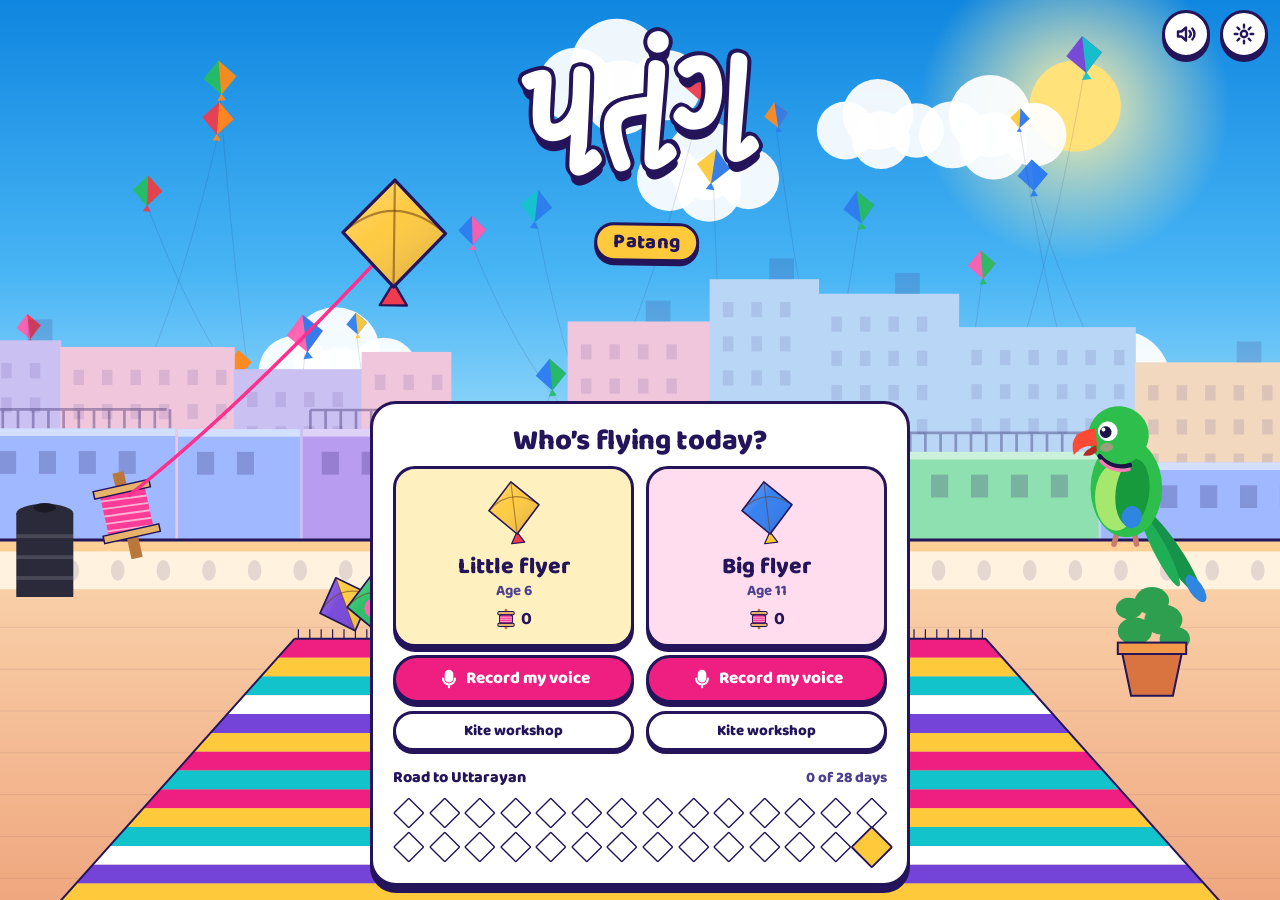
==== index.html @ ba4529dc "Record each line once and reuse it Lessons skip the mic when the child's voice is already saved, the" ====
<!DOCTYPE html>
<html lang="en">
<head>
<meta charset="utf-8">
<meta name="viewport" content="width=device-width, initial-scale=1, viewport-fit=cover">
<meta name="theme-color" content="#1592E6">
<title>Patang: Gujarati kite battles</title>
<style>
@font-face{font-family:'Baloo Bhai 2';font-style:normal;font-weight:600;font-display:swap;src:url([data-uri]) format('woff2');unicode-range:U+0951-0952,U+0964-0965,U+0A80-0AFF,U+200C-200D,U+20B9,U+25CC,U+A830-A839}
@font-face{font-family:'Baloo Bhai 2';font-style:normal;font-weight:600;font-display:swap;src:url([data-uri]) format('woff2');unicode-range:U+0000-00FF,U+0131,U+0152-0153,U+02BB-02BC,U+02C6,U+02DA,U+02DC,U+0304,U+0308,U+0329,U+2000-206F,U+20AC,U+2122,U+2191,U+2193,U+2212,U+2215,U+FEFF,U+FFFD}
@font-face{font-family:'Baloo Bhai 2';font-style:normal;font-weight:700;font-display:swap;src:url([data-uri]) format('woff2');unicode-range:U+0951-0952,U+0964-0965,U+0A80-0AFF,U+200C-200D,U+20B9,U+25CC,U+A830-A839}
@font-face{font-family:'Baloo Bhai 2';font-style:normal;font-weight:700;font-display:swap;src:url([data-uri]) format('woff2');unicode-range:U+0000-00FF,U+0131,U+0152-0153,U+02BB-02BC,U+02C6,U+02DA,U+02DC,U+0304,U+0308,U+0329,U+2000-206F,U+20AC,U+2122,U+2191,U+2193,U+2212,U+2215,U+FEFF,U+FFFD}
@font-face{font-family:'Baloo Bhai 2';font-style:normal;font-weight:800;font-display:swap;src:url([data-uri]) format('woff2');unicode-range:U+0951-0952,U+0964-0965,U+0A80-0AFF,U+200C-200D,U+20B9,U+25CC,U+A830-A839}
@font-face{font-family:'Baloo Bhai 2';font-style:normal;font-weight:800;font-display:swap;src:url([data-uri]) format('woff2');unicode-range:U+0000-00FF,U+0131,U+0152-0153,U+02BB-02BC,U+02C6,U+02DA,U+02DC,U+0304,U+0308,U+0329,U+2000-206F,U+20AC,U+2122,U+2191,U+2193,U+2212,U+2215,U+FEFF,U+FFFD}
@font-face{font-family:'Farsan';font-style:normal;font-weight:400;font-display:swap;src:url([data-uri]) format('woff2');unicode-range:U+0951-0952,U+0964-0965,U+0A80-0AFF,U+200C-200D,U+20B9,U+25CC,U+A830-A839}
@font-face{font-family:'Farsan';font-style:normal;font-weight:400;font-display:swap;src:url([data-uri]) format('woff2');unicode-range:U+0000-00FF,U+0131,U+0152-0153,U+02BB-02BC,U+02C6,U+02DA,U+02DC,U+0304,U+0308,U+0329,U+2000-206F,U+20AC,U+2122,U+2191,U+2193,U+2212,U+2215,U+FEFF,U+FFFD}
*{box-sizing:border-box}
[hidden]{display:none!important}
:root{
  --ink:#24145A; --ink-soft:#4E4290; --paper:#FFFFFF; --mist:#EEF7FF; --lilac:#EFEAFF;
  --rani:#EE1F80; --kesari:#FF8A1F; --peelo:#FFC93C; --leelo:#1FB35C; --firozi:#12BFC9; --jaambli:#6D41D6;
  --st:env(safe-area-inset-top,0px); --sb:env(safe-area-inset-bottom,0px);
  --sl:env(safe-area-inset-left,0px); --sr:env(safe-area-inset-right,0px);
  --gu:"Baloo Bhai 2","Noto Sans Gujarati","Gujarati Sangam MN","Gujarati MT","Shruti",ui-rounded,system-ui,sans-serif;
  --show:"Farsan","Baloo Bhai 2","Noto Sans Gujarati","Gujarati Sangam MN",cursive;
}
html,body{margin:0;height:100%;overflow:hidden;background:#1592E6;color:var(--ink);
  font-family:var(--gu);font-weight:600;-webkit-tap-highlight-color:transparent;touch-action:manipulation;
  -webkit-user-select:none;user-select:none;-webkit-font-smoothing:antialiased;overscroll-behavior:none}
button{font:inherit;color:inherit}
canvas#sky,canvas#fx{position:fixed;left:0;top:0;display:block}
#sky{z-index:0}
#fx{z-index:40;pointer-events:none}
:focus-visible{outline:4px solid var(--kesari);outline-offset:3px}

/* ---------- HUD ---------- */
#hud{position:fixed;z-index:30;top:0;left:0;right:0;display:flex;align-items:center;gap:10px;
  padding:calc(var(--st) + 10px) calc(var(--sr) + 12px) 0 calc(var(--sl) + 12px);pointer-events:none}
#hud>*{pointer-events:auto}
#hud .grow{flex:1;pointer-events:none}
.round{width:48px;height:48px;flex:none;border-radius:50%;border:3px solid var(--ink);background:var(--paper);
  box-shadow:0 4px 0 var(--ink);display:grid;place-items:center;cursor:pointer;padding:0;transition:transform .07s,box-shadow .07s}
.round:active{transform:translateY(3px);box-shadow:0 1px 0 var(--ink)}
.round svg{width:24px;height:24px}
.pill{display:inline-flex;align-items:center;gap:6px;height:48px;padding:0 14px 0 8px;border:3px solid var(--ink);
  border-radius:999px;background:var(--paper);box-shadow:0 4px 0 var(--ink);font-weight:800;font-size:20px;white-space:nowrap}
.pill svg{width:26px;height:26px}
.pill.sm{height:40px;font-size:18px;box-shadow:0 3px 0 var(--ink)}
.pill.sm svg{width:22px;height:22px}
#who canvas{width:28px;height:35px}
.bump{animation:bump .35s ease}
@keyframes bump{40%{transform:scale(1.2)}}

/* ---------- Logo (title) ---------- */
#logo{position:fixed;z-index:5;left:50%;top:calc(var(--st) + 58px);transform:translateX(-50%) rotate(-5deg);
  text-align:center;pointer-events:none;transition:opacity .3s}
#logo .g{font-family:var(--show);font-size:clamp(88px,27vw,168px);line-height:.92;color:#fff;
  text-shadow:4px 0 var(--ink),-4px 0 var(--ink),0 4px var(--ink),0 -4px var(--ink),3px 3px var(--ink),-3px -3px var(--ink),3px -3px var(--ink),-3px 3px var(--ink),0 10px 0 var(--ink)}
#logo .r{display:inline-block;margin-top:10px;font-weight:800;font-size:20px;letter-spacing:.02em;background:var(--peelo);
  border:3px solid var(--ink);border-radius:999px;padding:0 16px;box-shadow:0 4px 0 var(--ink);transform:rotate(6deg)}

/* ---------- Dock + cards ---------- */
#dock{position:fixed;z-index:20;left:0;right:0;bottom:0;display:flex;justify-content:center;
  padding:0 calc(var(--sr) + 12px) calc(var(--sb) + 14px) calc(var(--sl) + 12px);pointer-events:none}
#dock .card{pointer-events:auto}
.card{width:100%;max-width:540px;max-height:calc(100vh - var(--st) - 96px);max-height:calc(100dvh - var(--st) - 96px);overflow:auto;
  background:var(--paper);border:3px solid var(--ink);border-radius:26px;box-shadow:0 7px 0 var(--ink);padding:16px;position:relative;
  -webkit-user-select:none;user-select:none;scrollbar-width:none}
.card::-webkit-scrollbar{display:none}
.card.in{animation:cardIn .42s cubic-bezier(.2,1.35,.35,1) both}
@keyframes cardIn{from{transform:translateY(70px) rotate(-2deg);opacity:0}}
.card.shake{animation:shake .45s}
@keyframes shake{20%{transform:translateX(-9px)}40%{transform:translateX(8px)}60%{transform:translateX(-5px)}80%{transform:translateX(3px)}}

.say{margin:2px 0 8px;font-size:clamp(23px,6.2vw,29px);line-height:1.08;font-weight:800;letter-spacing:-.01em}
.center{text-align:center}
.sub{font-size:15px;font-weight:700;color:var(--ink-soft);line-height:1.25}
.headrow{display:flex;align-items:center;justify-content:space-between;gap:10px;margin-bottom:8px}
.headrow .say{margin:0}
.roman{font-weight:700;color:var(--ink-soft);font-size:18px;line-height:1.15}
.roman.lg{font-size:22px}
.en{font-weight:600;color:var(--ink-soft);font-size:16px;line-height:1.2;margin-top:2px}
.gu{font-family:var(--gu)}
.tip{margin:10px 2px 0;font-size:17px;line-height:1.25;color:var(--ink-soft);font-weight:700}

.btn{display:inline-flex;align-items:center;justify-content:center;gap:8px;min-height:56px;padding:6px 20px;border:3px solid var(--ink);
  border-radius:999px;background:var(--peelo);box-shadow:0 5px 0 var(--ink);font-weight:800;font-size:21px;line-height:1.05;cursor:pointer;
  transition:transform .07s ease,box-shadow .07s ease;text-align:center}
.btn:active{transform:translateY(4px);box-shadow:0 1px 0 var(--ink)}
.btn.rani{background:var(--rani);color:#fff}
.btn.leelo{background:var(--leelo);color:#fff}
.btn.white{background:var(--paper)}
.btn.sm{min-height:44px;font-size:17px;padding:4px 14px;box-shadow:0 4px 0 var(--ink)}
.btn.block{width:100%}
.btn svg{width:24px;height:24px;flex:none}
.btn[disabled]{opacity:.45;pointer-events:none}
.stack{display:grid;gap:12px;margin-top:14px}

/* progress diamonds: one per step of the session */
.pips{display:flex;gap:7px;margin:0 0 10px 2px}
.pips i{width:13px;height:13px;transform:rotate(45deg);border:2.5px solid var(--ink);border-radius:2px;background:var(--paper)}
.pips i.on{background:var(--rani)}
.pips i.now{background:var(--peelo)}

.word,.ask,.mission{display:flex;align-items:center;gap:12px;background:var(--mist);border:3px solid var(--ink);border-radius:20px;padding:10px 12px}
.word .txt,.ask .txt,.mission .txt{flex:1;min-width:0}
.big-gu{font-size:clamp(34px,10vw,46px);line-height:1.08;font-weight:800;overflow-wrap:anywhere}
.mid-gu{font-size:clamp(26px,7.4vw,34px);line-height:1.1;font-weight:800}
.pic{font-size:56px;line-height:1;min-width:64px;text-align:center;display:grid;place-items:center}
.pic canvas{width:64px;height:80px}
.pic svg{width:60px;height:60px}
.pic.huge{font-size:clamp(76px,23vw,108px);margin:2px 0 4px}
.pic.huge canvas{width:96px;height:120px}
.pic.huge svg{width:96px;height:96px}
.count{display:inline-grid;grid-template-columns:repeat(5,auto);gap:0 2px;font-size:.42em;line-height:1.1}
.hear{width:62px;height:62px;flex:none;border-radius:50%;border:3px solid var(--ink);background:var(--firozi);box-shadow:0 4px 0 var(--ink);
  display:grid;place-items:center;cursor:pointer;padding:0;transition:transform .07s,box-shadow .07s}
.hear:active{transform:translateY(3px);box-shadow:0 1px 0 var(--ink)}
.hear svg{width:30px;height:30px}
.hear.sm{width:46px;height:46px}
.hear.sm svg{width:22px;height:22px}
.tag{display:inline-block;font-size:14px;font-weight:800;color:#fff;background:var(--jaambli);border-radius:999px;padding:0 10px;margin-bottom:2px}
.answer{display:flex;align-items:center;justify-content:center;gap:10px;flex-wrap:wrap;margin:2px 0 0}
.answer .gu{font-size:32px;font-weight:800;line-height:1.1}
.vs{display:flex;align-items:center;gap:8px;font-size:18px;margin-bottom:6px}
.vs canvas{width:28px;height:35px}
.vs b{font-weight:800}
.peek{text-align:center;margin:-2px 0 6px}
.peek .gu{font-size:34px;font-weight:800}
.row{display:flex;gap:10px;align-items:center}
.row.center{justify-content:center}
.timer{height:14px;border:3px solid var(--ink);border-radius:999px;overflow:hidden;background:#fff;margin-bottom:10px}
.timer i{display:block;height:100%;width:100%;background:linear-gradient(90deg,var(--rani),var(--kesari));transition:width .1s linear}
.q{font-size:clamp(27px,7.6vw,35px);font-weight:800;line-height:1.08}
.qg{font-size:19px;color:var(--ink-soft);font-weight:700}
.scene{font-size:clamp(46px,13vw,64px);text-align:center;line-height:1.15;margin:8px 0 0}
.hintrow{display:flex;align-items:center;justify-content:center;gap:12px;margin-top:8px;min-height:44px;flex-wrap:wrap}
.cardtop{display:flex;align-items:center;justify-content:space-between;gap:8px;margin-bottom:8px}
.cardtop .vs,.cardtop .pips{margin:0}
.row2{display:flex;align-items:center;justify-content:center;gap:14px;margin-top:8px}
.row2 .scene{margin:0;font-size:clamp(40px,11vw,54px)}
.row2 .hintrow{margin:0}
.streak{display:inline-block;margin-top:4px;font-size:15px;font-weight:800;color:#fff;background:var(--kesari);border-radius:999px;padding:1px 10px}
.hint-text{font-size:23px;font-weight:800;color:var(--rani)}

.judge{margin:14px -16px -16px;padding:10px 14px 14px;background:var(--lilac);border-top:3px dashed rgba(36,20,90,.38);border-radius:0 0 23px 23px}
.jq{display:flex;align-items:center;gap:6px;font-size:15px;font-weight:800;color:var(--ink-soft);margin-bottom:8px;line-height:1.15}
.jq svg{width:18px;height:18px;flex:none}
.jb{display:grid;grid-template-columns:1fr 1.45fr;gap:10px}
.key{font:inherit;font-size:14px;font-weight:800;background:none;border:0;color:var(--ink-soft);text-decoration:underline;cursor:pointer;padding:2px 0 2px 8px;margin-left:auto;white-space:nowrap}
.keyt{font-size:16px;line-height:1.3;margin:-2px 0 10px;padding:6px 10px;background:#fff;border-radius:12px;border:2px solid rgba(36,20,90,.25)}
.keyt .gu{font-size:20px;font-weight:800}

/* pull */
.shout{font-family:var(--show);font-size:clamp(40px,12vw,58px);line-height:1;text-align:center;color:var(--rani)}
.pullwrap{display:grid;place-items:center;padding:16px 0 8px}
.pullbtn{position:relative;width:170px;height:170px;border-radius:50%;border:4px solid var(--ink);background:var(--rani);color:#fff;
  box-shadow:0 8px 0 var(--ink);cursor:pointer;display:grid;place-items:center;align-content:center;gap:2px;touch-action:none;padding:0;
  transition:transform .06s,box-shadow .06s}
.pullbtn:active{transform:translateY(6px);box-shadow:0 2px 0 var(--ink)}
.pullbtn .g{font-size:44px;font-weight:800;line-height:1}
.pullbtn .t{font-size:16px;font-weight:800;opacity:.92}
.pullbtn svg.ring{position:absolute;left:-16px;top:-16px;width:calc(100% + 32px);height:calc(100% + 32px);transform:rotate(-90deg);pointer-events:none;overflow:visible}
.ring .bg{fill:none;stroke:rgba(36,20,90,.15);stroke-width:7}
.ring .fg{fill:none;stroke:var(--peelo);stroke-width:7;stroke-linecap:round;stroke-dasharray:289;stroke-dashoffset:289;transition:stroke-dashoffset .08s}

/* result + rewards */
.result{display:flex;align-items:center;gap:14px;margin-bottom:12px}
.result canvas{width:56px;height:70px;flex:none}
.gain{display:inline-flex;align-items:center;gap:6px;font-size:24px;font-weight:800}
.gain svg{width:28px;height:28px}
.wow{font-family:var(--show);font-size:clamp(64px,19vw,96px);line-height:.9;color:var(--rani)}
.stats{display:grid;grid-template-columns:repeat(3,1fr);gap:8px;margin:8px 0 2px}
.stat{background:var(--mist);border:3px solid var(--ink);border-radius:18px;padding:8px 6px;text-align:center}
.stat .sv{font-size:28px;font-weight:800;line-height:1;display:flex;align-items:center;justify-content:center;gap:4px}
.stat .sv svg{width:24px;height:24px}
.stat .sl{font-size:14px;font-weight:700;color:var(--ink-soft);line-height:1.15;margin-top:2px}
.kites{display:flex;flex-wrap:wrap;justify-content:center;gap:2px;margin-top:4px}
.kites canvas{width:20px;height:25px}

/* title */
.flyers{display:grid;grid-template-columns:1fr 1fr;gap:12px}
.flyer{display:flex;flex-direction:column;gap:8px}
.flyer-main{border:3px solid var(--ink);border-radius:22px;box-shadow:0 5px 0 var(--ink);padding:8px 6px 10px;text-align:center;cursor:pointer;
  display:flex;flex-direction:column;align-items:center;gap:0;transition:transform .07s,box-shadow .07s}
.flyer-main:active{transform:translateY(4px);box-shadow:0 1px 0 var(--ink)}
.flyer.little .flyer-main{background:#FFF0BF}
.flyer.big .flyer-main{background:#FFDDEE}
.flyer-main canvas{width:62px;height:78px}
.flyer .n{font-size:23px;font-weight:800;line-height:1.05}
.flyer .a{font-size:15px;color:var(--ink-soft);font-weight:700}
.flyer .s{display:inline-flex;align-items:center;gap:4px;font-weight:800;font-size:18px;margin-top:2px}
.flyer .s svg{width:22px;height:22px}
.mini{font:inherit;font-size:15px;font-weight:800;border:3px solid var(--ink);border-radius:999px;background:#fff;min-height:40px;cursor:pointer;box-shadow:0 3px 0 var(--ink)}
.mini:active{transform:translateY(2px);box-shadow:0 1px 0 var(--ink)}
.road{margin-top:14px}
.road .lab{display:flex;justify-content:space-between;align-items:baseline;font-weight:800;font-size:16px}
.road .lab span:last-child{color:var(--ink-soft);font-size:15px}
.road .track{display:grid;grid-template-columns:repeat(14,1fr);gap:3px 4px;margin-top:6px}
.road .track i{aspect-ratio:1;transform:rotate(45deg) scale(.7);border:2.5px solid var(--ink);border-radius:2px;background:#fff}
.road .track i.on{background:var(--rani)}
.road .track i.goal{background:var(--peelo);transform:rotate(45deg) scale(.95)}
.road .track i.pop{animation:pop .9s .4s cubic-bezier(.2,1.8,.4,1) both}
@keyframes pop{0%{transform:rotate(45deg) scale(.2);background:#fff}100%{transform:rotate(45deg) scale(.7)}}

/* workshop */
.preview{display:flex;align-items:center;gap:14px;background:var(--mist);border:3px solid var(--ink);border-radius:20px;padding:8px 14px;margin-bottom:10px}
.preview canvas{width:84px;height:105px;flex:none}
.pname .gu{display:block;font-size:30px;font-weight:800;line-height:1.05}
.designs{display:flex;gap:10px;overflow-x:auto;padding:4px 4px 12px;margin:0 -4px;scrollbar-width:none}
.designs::-webkit-scrollbar{display:none}
.design{flex:none;width:84px;border:3px solid var(--ink);border-radius:18px;background:#fff;padding:6px 4px 6px;text-align:center;cursor:pointer;
  box-shadow:0 3px 0 var(--ink);display:flex;flex-direction:column;align-items:center}
.design canvas{width:46px;height:58px}
.design.sel{background:#FFF0BF;outline:4px solid var(--rani);outline-offset:1px}
.design .dn{font-size:17px;font-weight:800;line-height:1.1}
.design .dc{font-size:13px;font-weight:800;color:var(--ink-soft);display:inline-flex;align-items:center;gap:2px}
.design .dc svg{width:16px;height:16px}
.design.locked canvas{opacity:.45}
.clabel{font-size:15px;font-weight:800;color:var(--ink-soft);margin:4px 0 6px}
.colors{display:flex;flex-wrap:wrap;gap:9px;margin-bottom:10px}
.color{width:42px;height:42px;border-radius:50%;border:3px solid var(--ink);cursor:pointer;padding:0}
.color.sel{box-shadow:0 0 0 4px #fff,0 0 0 7px var(--ink)}

/* mission + gate + grown-ups */
.opts{display:grid;grid-template-columns:1fr 1fr;gap:10px;margin:12px 0}
.opts .btn{font-size:26px}
.dots{display:flex;justify-content:center;gap:14px;margin:4px 0 14px}
.dots i{width:18px;height:18px;border-radius:50%;border:3px solid var(--ink);background:#fff}
.dots i.on{background:var(--ink)}
.pad{display:grid;grid-template-columns:repeat(3,1fr);gap:10px;max-width:320px;margin:0 auto}
.pad .btn{font-size:26px;min-height:58px;padding:0}
.linkbtn{display:block;margin:14px auto 0;font:inherit;font-size:16px;font-weight:800;background:none;border:0;color:var(--ink-soft);text-decoration:underline;cursor:pointer;padding:6px}

/* microphone: the child records, Mithu copies */
.microw{display:flex;align-items:center;justify-content:center;gap:12px;margin:12px 0 2px}
.mic{position:relative;width:76px;height:76px;flex:none;border-radius:50%;border:3px solid var(--ink);background:var(--rani);box-shadow:0 5px 0 var(--ink);
  display:grid;place-items:center;cursor:pointer;padding:0;transition:transform .07s,box-shadow .07s,background .15s;--lv:0}
.mic:active{transform:translateY(4px);box-shadow:0 1px 0 var(--ink)}
.mic svg{width:34px;height:34px}
.mic::before{content:"";position:absolute;inset:-9px;border-radius:50%;border:5px solid var(--peelo);opacity:0;transform:scale(calc(1 + var(--lv) * .35));transition:transform .06s,opacity .15s;pointer-events:none}
.mic.on{background:var(--leelo)}
.mic.on::before{opacity:1}
.mic.sm{width:46px;height:46px;box-shadow:0 3px 0 var(--ink)}
.mic.sm svg{width:22px;height:22px}
.mic.sm::before{inset:-6px;border-width:4px}
.miclab{font-size:17px;font-weight:800;color:var(--ink-soft);line-height:1.2;max-width:210px}
.round.sm{width:40px;height:40px;box-shadow:0 3px 0 var(--ink)}
.round.sm svg{width:18px;height:18px}
.pill canvas{width:22px;height:28px}
.microw.have{gap:10px;flex-wrap:wrap}
.microw .linkbtn{display:inline;margin:0;padding:6px 4px}
.vtick{width:40px;height:40px;flex:none;border-radius:50%;background:var(--leelo);color:#fff;border:3px solid var(--ink);display:grid;place-items:center;font-size:22px;font-weight:800;line-height:1}
.choice{display:grid;grid-template-columns:1fr 1fr;gap:8px;margin:0 0 12px}
.choice .btn{min-height:46px;font-size:17px;padding:4px 8px}
.mic.off{background:#B7B0D8}
.mic.off svg{opacity:.85}
.flyer .btn.rec{min-height:48px;font-size:17px;padding:4px 10px;gap:6px;box-shadow:0 4px 0 var(--ink)}
.flyer .btn.rec svg{width:22px;height:22px}
.vlist li{gap:8px;padding:6px 8px 6px 12px}
.vlist li.sel{border-color:var(--rani);background:#FFF0F6;box-shadow:0 0 0 2px var(--rani)}
.vpick{flex:1;min-width:0;display:flex;flex-direction:column;align-items:flex-start;text-align:left;background:none;border:0;padding:2px 0;margin:0;cursor:pointer;font:inherit;color:inherit}
.vpick .gu{font-size:23px;font-weight:800;line-height:1.15}
.vpick .r{font-size:16px;font-weight:700;color:var(--ink-soft);line-height:1.2}
.vpick .r b{color:var(--leelo)}
.done{display:flex;align-items:center;gap:10px;justify-content:center;font-weight:800;font-size:19px;color:var(--leelo);margin:12px 0 0}
.set{border-top:2px dashed rgba(36,20,90,.25);padding:12px 0}
.set .sl{font-size:15px;font-weight:800;color:var(--ink-soft);margin-bottom:6px}
.set .sv2{font-size:17px;font-weight:700;line-height:1.25}
.set .note{margin:0;font-size:16px;line-height:1.35;font-weight:600}
.weeks{display:grid;grid-template-columns:1fr 1fr;gap:8px}
.wk{border:3px solid var(--ink);border-radius:16px;background:#fff;padding:6px 10px;text-align:left;cursor:pointer;line-height:1.15}
.wk b{display:block;font-size:17px}
.wk span{font-size:14px;color:var(--ink-soft);font-weight:700}
.wk.sel{background:#FFF0BF;outline:3px solid var(--rani)}
.set.row{display:flex;align-items:center;justify-content:space-between;gap:10px}
.howto{margin:4px 0 12px;padding-left:22px;font-size:16px;line-height:1.35;font-weight:700;color:var(--ink-soft)}
.sheets{display:grid;gap:8px}
.sheet{display:flex;align-items:center;gap:12px;text-align:left;border:3px solid var(--ink);border-radius:16px;background:#fff;padding:8px 12px;cursor:pointer;box-shadow:0 3px 0 var(--ink)}
.sheet:active{transform:translateY(2px);box-shadow:0 1px 0 var(--ink)}
.sheet .sn{width:34px;height:34px;flex:none;border-radius:50%;background:var(--peelo);border:2.5px solid var(--ink);display:grid;place-items:center;font-weight:800;font-size:17px}
.sheet .st{flex:1;display:flex;flex-direction:column;line-height:1.15}
.sheet .st b{font-size:17px}
.sheet .st span{font-size:14px;color:var(--ink-soft);font-weight:700}
.sheet.full .sn{background:var(--leelo);color:#fff}
.sheetname{font-size:18px;font-weight:800;margin:-2px 0 0}
.prompter{list-style:none;margin:10px 0 0;padding:0;display:grid;gap:8px}
.prompter li{display:flex;align-items:center;gap:12px;background:var(--mist);border:2.5px solid rgba(36,20,90,.22);border-radius:16px;padding:8px 10px 8px 6px}
.prompter li.has{border-color:var(--leelo)}
.prompter .n{width:30px;flex:none;font-size:20px;font-weight:800;color:var(--ink-soft);text-align:right}
.prompter .w{flex:1;display:flex;flex-direction:column;min-width:0}
.prompter .w .gu{font-size:27px;font-weight:800;line-height:1.15}
.prompter .w .r{font-size:18px;font-weight:700;color:var(--ink-soft);line-height:1.2}

/* bubbles, burst, toast, flying spools */
.bubble{position:fixed;z-index:25;left:0;top:0;max-width:240px;padding:7px 14px 8px;background:var(--paper);border:3px solid var(--ink);
  border-radius:20px;box-shadow:0 4px 0 var(--ink);pointer-events:none;opacity:0;transition:opacity .2s;--tail:70%}
.bubble.on{opacity:1}
.bubble .g{font-size:25px;font-weight:800;line-height:1.1}
.bubble .r{font-size:15px;font-weight:700;color:var(--ink-soft)}
.bubble::before,.bubble::after{content:"";position:absolute;left:var(--tail);width:0;height:0;border:11px solid transparent}
.bubble.down::before{bottom:-22px;border-top-color:var(--ink)}
.bubble.down::after{bottom:-16px;border-top-color:#fff}
.bubble.up::before{top:-22px;border-bottom-color:var(--ink)}
.bubble.up::after{top:-16px;border-bottom-color:#fff}
#burst{position:fixed;z-index:45;left:50%;top:33%;pointer-events:none;text-align:center;opacity:0;transform:translate(-50%,-50%)}
#burst .g{display:block;font-family:var(--show);font-size:clamp(60px,17vw,124px);line-height:1;color:var(--peelo);white-space:nowrap;
  text-shadow:4px 0 var(--ink),-4px 0 var(--ink),0 4px var(--ink),0 -4px var(--ink),3px 3px var(--ink),-3px -3px var(--ink),3px -3px var(--ink),-3px 3px var(--ink),0 10px 0 var(--ink)}
#burst .r{display:inline-block;margin-top:8px;font-size:22px;font-weight:800;background:var(--ink);color:#fff;border-radius:999px;padding:2px 16px}
#burst.go{animation:burst 1.7s cubic-bezier(.2,1.5,.35,1) both}
@keyframes burst{0%{opacity:0;transform:translate(-50%,-50%) scale(.2) rotate(-14deg)}22%{opacity:1;transform:translate(-50%,-50%) scale(1.12) rotate(4deg)}
  40%{transform:translate(-50%,-50%) scale(1) rotate(-2deg)}78%{opacity:1;transform:translate(-50%,-52%) scale(1) rotate(0)}100%{opacity:0;transform:translate(-50%,-64%) scale(.94)}}
#toast{position:fixed;z-index:35;left:50%;top:calc(var(--st) + 72px);transform:translate(-50%,-16px);opacity:0;background:var(--ink);color:#fff;
  padding:7px 18px 8px;border-radius:999px;font-weight:800;font-size:18px;transition:opacity .25s,transform .25s;pointer-events:none;white-space:nowrap}
#toast.on{opacity:1;transform:translate(-50%,0)}
.fly{position:fixed;z-index:41;left:0;top:0;width:26px;height:26px;pointer-events:none;will-change:transform}
.fly svg{width:26px;height:26px}

@media (min-width:700px){ .card{padding:20px} .judge{margin:16px -20px -20px} }
@media (prefers-reduced-motion:reduce){
  .card.in,.card.shake,.road .track i.pop,.bump{animation:none}
  #burst.go{animation:burstR 1.4s both}
  @keyframes burstR{0%,100%{opacity:0}15%,80%{opacity:1}}
}
</style>
</head>
<body>
<canvas id="sky" aria-hidden="true"></canvas>
<div id="logo"><div class="g gu">પતંગ</div><div class="r">Patang</div></div>
<div id="hud">
  <button class="round" id="homeBtn" aria-label="Back to the roof" hidden><svg viewBox="0 0 24 24" fill="none" stroke="#24145A" stroke-width="2.6" stroke-linecap="round" stroke-linejoin="round"><path d="M3 11.5 12 4l9 7.5"/><path d="M5.5 10v9.5h13V10"/><path d="M10 19.5v-5h4v5"/></svg></button>
  <div class="pill" id="who" hidden><canvas id="whoKite" width="28" height="35"></canvas><span id="whoName"></span></div>
  <div class="grow"></div>
  <div class="pill" id="spoolPill" hidden></div>
  <button class="round" id="soundBtn" aria-label="Sound is on"></button>
  <button class="round" id="gearBtn" aria-label="Grown-ups settings"><svg viewBox="0 0 24 24" fill="none" stroke="#24145A" stroke-width="2.4" stroke-linecap="round" stroke-linejoin="round"><circle cx="12" cy="12" r="3.2"/><path d="M12 2.8v2.6M12 18.6v2.6M21.2 12h-2.6M5.4 12H2.8M18.5 5.5l-1.8 1.8M7.3 16.7l-1.8 1.8M18.5 18.5l-1.8-1.8M7.3 7.3 5.5 5.5"/></svg></button>
</div>
<div class="bubble down" id="bubMithu" aria-live="polite"></div>
<div class="bubble up" id="bubRival" aria-live="polite"></div>
<main id="dock"></main>
<div id="burst" aria-live="assertive"></div>
<div id="toast" role="status"></div>
<canvas id="fx" aria-hidden="true"></canvas>

<script>
'use strict';
/* =========================================================
   Patang preview: kite battles where kids speak Gujarati.
   Grown-up judges each answer (no microphone in this preview).
   ========================================================= */

// ---------- tiny helpers ----------
const $ = (s, el = document) => el.querySelector(s);
const clamp = (v, a, b) => Math.max(a, Math.min(b, v));
const lerp = (a, b, t) => a + (b - a) * t;
const rand = (a, b) => a + Math.random() * (b - a);
const pick = a => a[Math.floor(Math.random() * a.length)];
const shuffle = a => { a = a.slice(); for (let i = a.length - 1; i > 0; i--) { const j = Math.floor(Math.random() * (i + 1)); [a[i], a[j]] = [a[j], a[i]]; } return a; };
const sleep = ms => new Promise(r => setTimeout(r, ms));
const REDUCED = !!(window.matchMedia && matchMedia('(prefers-reduced-motion: reduce)').matches);
const INK = '#24145A';

// ---------- data (pure, also read by the recording tool) ----------
/*DATA-START*/
const KCOL = { laal:'#EF3B4F', peeli:'#FFC93C', leeli:'#25BD62', vaadli:'#2E7CF0', gulaabi:'#FF5FAE', jaambli:'#7444D8', kesari:'#FF8A1F', firozi:'#13C3CC' };
const KNAME = { laal:['લાલ','laal','red'], peeli:['પીળી','peeli','yellow'], leeli:['લીલી','leeli','green'], vaadli:['વાદળી','vaadli','blue'],
  gulaabi:['ગુલાબી','gulaabi','pink'], jaambli:['જાંબલી','jaambli','purple'], kesari:['કેસરી','kesari','saffron'], firozi:['ફિરોઝી','firozi','turquoise'] };

const DESIGNS = [
  { id:'saada',    gu:'સાદી',    roman:'Saadi',     cost:0 },
  { id:'patta',    gu:'પટ્ટા',    roman:'Patta',     cost:10 },
  { id:'chaand',   gu:'ચાંદ',    roman:'Chaand',    cost:15 },
  { id:'berang',   gu:'બે રંગ',   roman:'Be rang',   cost:20 },
  { id:'taaro',    gu:'તારો',    roman:'Taaro',     cost:30 },
  { id:'morpinchh',gu:'મોરપીંછ', roman:'Morpinchh', rare:true },
  { id:'soneri',   gu:'સોનેરી',   roman:'Soneri',    rare:true },
];
const RARES = ['morpinchh', 'soneri'];

const RIVALS = [
  { name:'Raju',  design:'patta',  c1:'laal',    c2:'peeli' },
  { name:'Meera', design:'chaand', c1:'jaambli', c2:'peeli' },
  { name:'Dev',   design:'taaro',  c1:'vaadli',  c2:'peeli' },
  { name:'Heer',  design:'berang', c1:'gulaabi', c2:'firozi' },
  { name:'Kaka',  design:'saada',  c1:'kesari',  c2:'kesari', big:true },
  { name:'Asha',  design:'patta',  c1:'firozi',  c2:'vaadli' },
];
const TAUNTS = [
  { gu:'મારી પતંગ ઊંચી છે!', roman:'Maari patang oonchi chhe!' },
  { gu:'આવી જા!',           roman:'Aavi jaa!' },
  { gu:'તારી પતંગ નીચી છે!', roman:'Taari patang neechi chhe!' },
];
const ESCAPE = { gu:'પકડી બતાવ!', roman:'Pakdi bataav!' };
const MITHU = {
  kemcho:{ gu:'કેમ છો?',      roman:'Kem cho?' },
  teach: { gu:'મને શીખવાડો!',  roman:'Mane sheekhvaado!' },
  vaah:  { gu:'વાહ!',          roman:'Vaah!' },
  again: { gu:'ફરી બોલો!',     roman:'Fari bolo!' },
  kaipo: { gu:'કાઈ પો છે!',    roman:'Kaai po chhe!' },
  chalo: { gu:'ચાલો!',         roman:'Chaalo!' },
  majama:{ gu:'મજામાં!',       roman:'Majaama!' },
  aavjo: { gu:'આવજો!',         roman:'Aavjo!' },
};
const POKES = [MITHU.kemcho, MITHU.vaah, MITHU.chalo, MITHU.kaipo, { gu:'પોપટ!', roman:'Popat!' }];

// Little flyer: words with a picture. Big flyer: someone asks, the child answers.
const WEEKS = [
  { week:1, theme:'Greetings and family',
    little:[
      { id:'kemcho', gu:'કેમ છો',  roman:'kem cho',  en:'how are you?', pic:'👋' },
      { id:'majama', gu:'મજામાં', roman:'majaama',  en:'I’m great',   pic:'😄' },
      { id:'aavjo',  gu:'આવજો',   roman:'aavjo',    en:'bye, come again', pic:'🙋' },
      { id:'mummy',  gu:'મમ્મી',   roman:'mummy',    en:'mum',         pic:'👩' },
      { id:'papa',   gu:'પપ્પા',   roman:'pappa',    en:'dad',         pic:'👨' },
      { id:'ba',     gu:'બા',      roman:'baa',      en:'grandma',     pic:'👵' },
      { id:'dada',   gu:'દાદા',    roman:'daada',    en:'grandpa',     pic:'👴' },
      { id:'bhai',   gu:'ભાઈ',     roman:'bhai',     en:'brother',     pic:'👦' },
      { id:'ben',    gu:'બેન',     roman:'ben',      en:'sister',      pic:'👧' },
      { id:'ha',     gu:'હા',      roman:'haa',      en:'yes',         pic:'👍' },
      { id:'na',     gu:'ના',      roman:'naa',      en:'no',          pic:'👎' },
      { id:'ek',     gu:'એક',      roman:'ek',       en:'one',   count:1 },
      { id:'be',     gu:'બે',      roman:'be',       en:'two',   count:2 },
      { id:'tran',   gu:'ત્રણ',     roman:'tran',     en:'three', count:3 },
      { id:'chaar',  gu:'ચાર',     roman:'chaar',    en:'four',  count:4 },
      { id:'paanch', gu:'પાંચ',     roman:'paanch',   en:'five',  count:5 },
    ],
    big:[
      { id:'b-majama', pic:'👋😊', q:{ gu:'કેમ છો?', roman:'Kem cho?' }, a:{ gu:'હું મજામાં છું', roman:'Hu majaama chhu', en:'I am well' }, hint:'Hu majaama …' },
      { id:'b-bhai',   pic:'👦',   q:{ gu:'આ કોણ છે?', roman:'Aa kon chhe?' }, a:{ gu:'આ મારો ભાઈ છે', roman:'Aa maaro bhai chhe', en:'This is my brother' }, hint:'Aa maaro …' },
      { id:'b-ben',    pic:'👧',   q:{ gu:'આ કોણ છે?', roman:'Aa kon chhe?' }, a:{ gu:'આ મારી બેન છે', roman:'Aa maari ben chhe', en:'This is my sister' }, hint:'Aa maari …' },
      { id:'b-ba',     pic:'👵',   q:{ gu:'આ કોણ છે?', roman:'Aa kon chhe?' }, a:{ gu:'આ મારા બા છે', roman:'Aa maara Ba chhe', en:'This is my grandma' }, hint:'Aa maara …' },
      { id:'b-high',   pic:'🪁⬇️', q:{ gu:'તારી પતંગ નીચી છે!', roman:'Taari patang neechi chhe!' }, a:{ gu:'મારી પતંગ ઊંચી છે!', roman:'Maari patang oonchi chhe!', en:'My kite is high!' }, hint:'Maari patang …' },
      { id:'b-aavjo',  pic:'🚶👋', q:{ gu:'હું જાઉં છું!', roman:'Hu jaau chhu!' }, a:{ gu:'આવજો!', roman:'Aavjo!', en:'Bye, come again!' }, hint:'Aav…' },
    ]},
  { week:2, theme:'Food and the table',
    little:[
      { id:'rotli',  gu:'રોટલી',   roman:'rotli',  en:'roti',  pic:'🫓' },
      { id:'daal',   gu:'દાળ',     roman:'daal',   en:'dal',   pic:'🍲' },
      { id:'bhaat',  gu:'ભાત',     roman:'bhaat',  en:'rice',  pic:'🍚' },
      { id:'shaak',  gu:'શાક',     roman:'shaak',  en:'vegetable curry', pic:'🥘' },
      { id:'doodh',  gu:'દૂધ',     roman:'doodh',  en:'milk',  pic:'🥛' },
      { id:'paani',  gu:'પાણી',    roman:'paani',  en:'water', pic:'💧' },
      { id:'keri',   gu:'પીળી કેરી', roman:'peeli keri', en:'yellow mango', pic:'🥭' },
      { id:'laalp',  gu:'લાલ પતંગ', roman:'laal patang', en:'red kite', kite:'laal' },
      { id:'popat',  gu:'લીલો પોપટ', roman:'leelo popat', en:'green parrot', pic:'🦜' },
    ],
    big:[
      { id:'b-bhookh', pic:'😩🍽️', q:{ gu:'શું થયું?', roman:'Shu thayu?' }, a:{ gu:'મને ભૂખ લાગી છે', roman:'Mane bhookh laagi chhe', en:'I am hungry' }, hint:'Mane bhookh …' },
      { id:'b-paani',  pic:'💧',   q:{ gu:'તમને શું જોઈએ?', roman:'Tamne shu joie?' }, a:{ gu:'મને પાણી જોઈએ', roman:'Mane paani joie', en:'I want water' }, hint:'Mane … joie' },
      { id:'b-bas',    pic:'🫓🙅', q:{ gu:'હજુ રોટલી આપું?', roman:'Haju rotli aapu?' }, a:{ gu:'બસ, હવે નહીં', roman:'Bas, have nahi', en:'Enough, no more' }, hint:'Bas, have …' },
      { id:'b-khaasho',pic:'🫓🥘', q:{ gu:'શું ખાશો?', roman:'Shu khaasho?' }, a:{ gu:'રોટલી અને શાક', roman:'Rotli ane shaak', en:'Roti and shaak' }, hint:'Rotli ane …' },
      { id:'b-daal',   pic:'🍲',   q:{ gu:'તમને શું જોઈએ?', roman:'Tamne shu joie?' }, a:{ gu:'મને દાળ જોઈએ', roman:'Mane daal joie', en:'I want dal' }, hint:'Mane … joie' },
      { id:'b-doodh',  pic:'🥛',   q:{ gu:'તમને શું જોઈએ?', roman:'Tamne shu joie?' }, a:{ gu:'મને દૂધ જોઈએ', roman:'Mane doodh joie', en:'I want milk' }, hint:'Mane … joie' },
    ]},
  { week:3, theme:'Body and routines',
    little:[
      { id:'haath', gu:'હાથ', roman:'haath', en:'hand',  pic:'✋' },
      { id:'pag',   gu:'પગ',  roman:'pag',   en:'foot',  pic:'🦶' },
      { id:'naak',  gu:'નાક', roman:'naak',  en:'nose',  pic:'👃' },
      { id:'aankh', gu:'આંખ', roman:'aankh', en:'eye',   pic:'👁️' },
      { id:'kaan',  gu:'કાન', roman:'kaan',  en:'ear',   pic:'👂' },
      { id:'mo',    gu:'મોં',  roman:'mo',    en:'mouth', pic:'👄' },
      { id:'chha',  gu:'છ',   roman:'chha',  en:'six',   count:6 },
      { id:'saat',  gu:'સાત', roman:'saat',  en:'seven', count:7 },
      { id:'aath',  gu:'આઠ',  roman:'aath',  en:'eight', count:8 },
      { id:'nav',   gu:'નવ',  roman:'nav',   en:'nine',  count:9 },
      { id:'das',   gu:'દસ',  roman:'das',   en:'ten',   count:10 },
    ],
    big:[
      { id:'b-school', pic:'🏫🎒', q:{ gu:'ક્યાં જાઓ છો?', roman:'Kyaan jaao chho?' }, a:{ gu:'હું સ્કૂલ જાઉં છું', roman:'Hu school jaau chhu', en:'I am going to school' }, hint:'Hu school …' },
      { id:'b-ramvu',  pic:'⚽',   q:{ gu:'શું કરવું છે?', roman:'Shu karvu chhe?' }, a:{ gu:'મારે રમવું છે', roman:'Maare ramvu chhe', en:'I want to play' }, hint:'Maare … chhe' },
      { id:'b-thaki',  pic:'😴',   q:{ gu:'શું થયું?', roman:'Shu thayu?' }, a:{ gu:'હું થાકી ગયો / ગઈ', roman:'Hu thaaki gayo / gayi', en:'I am tired (boy / girl)' }, hint:'Hu thaaki …' },
      { id:'b-pade',   pic:'🪁💨', q:{ gu:'તારી પતંગ પડી જશે!', roman:'Taari patang padi jashe!' }, a:{ gu:'ના, નહીં પડે!', roman:'Na, nahi pade!', en:'No, it won’t fall!' }, hint:'Na, nahi …' },
      { id:'b-naak',   pic:'👃',   q:{ gu:'આ શું છે?', roman:'Aa shu chhe?' }, a:{ gu:'આ મારું નાક છે', roman:'Aa maaru naak chhe', en:'This is my nose' }, hint:'Aa maaru …' },
    ]},
  { week:4, theme:'Uttarayan and feelings',
    little:[
      { id:'patang',  gu:'પતંગ',   roman:'patang',  en:'kite',   pic:'🪁' },
      { id:'dori',    gu:'દોરી',   roman:'dori',    en:'string', pic:'🧵' },
      { id:'firki',   gu:'ફિરકી',  roman:'firki',   en:'spool',  spool:true },
      { id:'aakaash', gu:'આકાશ',   roman:'aakaash', en:'sky',    pic:'🌤️' },
      { id:'pavan',   gu:'પવન',    roman:'pavan',   en:'wind',   pic:'🌬️' },
      { id:'popat2',  gu:'પોપટ',   roman:'popat',   en:'parrot', pic:'🦜' },
      { id:'kabutar', gu:'કબૂતર',  roman:'kabutar', en:'pigeon', pic:'🕊️' },
      { id:'tranp',   gu:'ત્રણ પતંગ', roman:'tran patang', en:'three kites', count:3 },
    ],
    big:[
      { id:'b-kaipo',  pic:'✂️🪁', q:{ gu:'પતંગ કપાઈ! શું બોલશો?', roman:'Patang kapaai! Shu bolsho?' }, a:{ gu:'કાઈ પો છે!', roman:'Kaai po chhe!', en:'I cut it!' }, hint:'Kaai po …' },
      { id:'b-gamyu',  pic:'🎉',   q:{ gu:'કેવું લાગ્યું?', roman:'Kevu laagyu?' }, a:{ gu:'મને ગમ્યું', roman:'Mane gamyu', en:'I liked it' }, hint:'Mane …' },
      { id:'b-pavan',  pic:'🌬️🪁', q:{ gu:'આજે પવન કેવો છે?', roman:'Aaje pavan kevo chhe?' }, a:{ gu:'આજે પવન સારો છે', roman:'Aaje pavan saaro chhe', en:'The wind is good today' }, hint:'Aaje pavan …' },
      { id:'b-dori',   pic:'🧵',   q:{ gu:'તમને શું જોઈએ?', roman:'Tamne shu joie?' }, a:{ gu:'મને દોરી જોઈએ', roman:'Mane dori joie', en:'I want string' }, hint:'Mane … joie' },
      { id:'b-aakaash',pic:'🌤️🪁', q:{ gu:'પતંગ ક્યાં છે?', roman:'Patang kyaan chhe?' }, a:{ gu:'પતંગ આકાશમાં છે', roman:'Patang aakaashmaa chhe', en:'The kite is in the sky' }, hint:'Patang aakaash…' },
    ]},
];

const MISSIONS = [
  { id:'water',   pic:'💧', little:{ gu:'પાણી આપો', roman:'Paani aapo', en:'At dinner, ask for water in Gujarati.' },
                            big:{ gu:'આજે શું બનાવ્યું છે?', roman:'Aaje shu banaavyu chhe?', en:'Ask what’s for dinner, then tell Mithu.' } },
  { id:'call',    pic:'📞', little:{ gu:'કેમ છો?', roman:'Kem cho?', en:'Say it to a grandparent or relative.' },
                            big:{ gu:'આજે મેં …', roman:'Aaje me …', en:'Tell a grandparent one thing about your day.' } },
  { id:'kitchen', pic:'🍳', little:{ gu:'રોટલી, દાળ, ભાત', roman:'Rotli, daal, bhaat', en:'Name three foods on the table.' },
                            big:{ gu:'આ કેવી રીતે બનાવ્યું?', roman:'Aa kevi rite banaavyu?', en:'Ask how a dish is made, then retell it.' } },
  { id:'bed',     pic:'🌙', little:{ gu:'શુભ રાત્રિ', roman:'Shubh raatri', en:'Say good night in Gujarati.' },
                            big:{ gu:'કાલે હું …', roman:'Kaale hu …', en:'Say tomorrow’s plan in two sentences.' } },
];
const GREET_BIG = { gu:'હું મજામાં છું', roman:'Hu majaama chhu' };

// One recording per unique line: the key is the Gujarati text without punctuation or spaces.
function voiceKey(gu) { return String(gu || '').replace(/[\s?!.,…'"’‘\-–—\/:;()]/g, ''); }
// "હું થાકી ગયો / ગઈ" holds two forms; each is recorded and played on its own.
function sayParts(line) {
  const g = String(line.gu || ''), r = String(line.roman || '');
  if (!g.includes(' / ')) return [{ gu: g, roman: r }];
  const gp = g.split(' / '), rp = r.split(' / '), g0 = gp[0].trim(), r0 = (rp[0] || '').trim(), out = [{ gu: g0, roman: r0 }];
  for (let i = 1; i < gp.length; i++) {
    const gw = g0.split(' '), rw = r0.split(' ');
    gw[gw.length - 1] = gp[i].trim(); rw[rw.length - 1] = (rp[i] || '').trim();
    out.push({ gu: gw.join(' '), roman: rw.join(' ') });
  }
  return out;
}
// Recording sheets in reading order; a line already on an earlier sheet is never asked for twice.
function buildSheets() {
  const seen = new Set(), sheets = [];
  const add = (sheet, line) => { for (const p of sayParts(line)) { const k = voiceKey(p.gu); if (!k || seen.has(k)) continue; seen.add(k); sheet.lines.push({ key: k, gu: p.gu, roman: p.roman }); } };
  const first = { id: 's1', name: 'Mithu and friends', lines: [] };
  [MITHU.kemcho, MITHU.majama, GREET_BIG, MITHU.teach, MITHU.vaah, MITHU.again, MITHU.kaipo, MITHU.chalo, MITHU.aavjo, POKES[4]].concat(TAUNTS, [ESCAPE]).forEach(l => add(first, l));
  sheets.push(first);
  WEEKS.forEach((wk, i) => {
    const sh = { id: 's' + (i + 2), name: 'Week ' + wk.week + ': ' + wk.theme, lines: [] };
    wk.little.forEach(l => add(sh, l));
    wk.big.forEach(b => { add(sh, b.q); add(sh, b.a); });
    sheets.push(sh);
  });
  const ms = { id: 's6', name: 'Daily missions', lines: [] }; MISSIONS.forEach(m => { add(ms, m.little); add(ms, m.big); }); sheets.push(ms);
  const cs = { id: 's7', name: 'Kite colours', lines: [] }; Object.keys(KNAME).forEach(k => add(cs, { gu: KNAME[k][0], roman: KNAME[k][1] })); sheets.push(cs);
  return sheets;
}
/*DATA-END*/

// ---------- icons ----------
const SPOOL_SVG = '<svg viewBox="0 0 32 32" aria-hidden="true"><rect x="14" y="1" width="4" height="30" rx="2" fill="#B9773B"/><rect x="4" y="5" width="24" height="5" rx="2.5" fill="#E7B36A" stroke="#24145A" stroke-width="1.5"/><rect x="4" y="22" width="24" height="5" rx="2.5" fill="#E7B36A" stroke="#24145A" stroke-width="1.5"/><rect x="6.5" y="10" width="19" height="12" rx="3" fill="#FF3D97" stroke="#24145A" stroke-width="1.5"/><path d="M7 13.5h18M7 16.5h18M7 19.5h18" stroke="#fff" stroke-opacity=".6" stroke-width="1.2"/></svg>';
const SPEAKER = '<svg viewBox="0 0 24 24" fill="none" stroke="#24145A" stroke-width="2.4" stroke-linecap="round" stroke-linejoin="round" aria-hidden="true"><path d="M4 9.5h3.5L12 5.5v13l-4.5-4H4z" fill="#fff"/><path d="M15.5 9a4.5 4.5 0 0 1 0 6M18.3 6.5a8 8 0 0 1 0 11"/></svg>';
const MUTED = '<svg viewBox="0 0 24 24" fill="none" stroke="#24145A" stroke-width="2.4" stroke-linecap="round" stroke-linejoin="round" aria-hidden="true"><path d="M4 9.5h3.5L12 5.5v13l-4.5-4H4z" fill="#fff"/><path d="M16 9.5l5 5M21 9.5l-5 5"/></svg>';
const CLOSE_SVG = '<svg viewBox="0 0 24 24" stroke="#24145A" stroke-width="2.8" stroke-linecap="round" aria-hidden="true"><path d="M6 6l12 12M18 6 6 18"/></svg>';
const GROWNUP = '<svg viewBox="0 0 24 24" fill="none" stroke="#4E4290" stroke-width="2.4" stroke-linecap="round" aria-hidden="true"><circle cx="12" cy="7.5" r="3.5"/><path d="M5 20.5c.8-4 3.6-6 7-6s6.2 2 7 6"/></svg>';

// ---------- save ----------
const KEY = 'patang-preview-v1';
function freshFlyer(kind) {
  return { spools:0, cuts:0, sessions:0, learned:[], album:[], design:'saada',
    c1: kind === 'little' ? 'peeli' : 'vaadli', c2: kind === 'little' ? 'laal' : 'peeli',
    owned:['saada'], rare:[], missions:{}, mithuMine:true };
}
function defaults() { return { v:1, week:1, sound:true, road:0, last:'little', pin:null, flyers:{ little:freshFlyer('little'), big:freshFlyer('big') } }; }
function load() {
  try {
    const raw = localStorage.getItem(KEY);
    if (raw) {
      const d = JSON.parse(raw), base = defaults();
      if (d && d.v === 1) {
        for (const k of ['little', 'big']) d.flyers[k] = Object.assign(freshFlyer(k), d.flyers && d.flyers[k]);
        return Object.assign(base, d);
      }
    }
  } catch (e) {}
  return defaults();
}
let S = load();
function save() { try { localStorage.setItem(KEY, JSON.stringify(S)); } catch (e) {} }
let G = null; // current session
const F = (who) => S.flyers[who || (G && G.who) || S.last];
const dayKey = () => { const d = new Date(); return d.getFullYear() + '-' + (d.getMonth() + 1) + '-' + d.getDate(); };
const todaysMission = () => MISSIONS[Math.floor(Date.now() / 86400000) % MISSIONS.length];

// ---------- sound effects (synthesised, no files) ----------
let AC = null, MG = null, NB = null;
function ac() {
  try {
    if (!AC) {
      const C = window.AudioContext || window.webkitAudioContext; if (!C) return null;
      AC = new C(); MG = AC.createGain(); MG.gain.value = 0.55; MG.connect(AC.destination);
    }
    if (AC.state === 'suspended') AC.resume().catch(() => {});
  } catch (e) { return null; }
  return AC;
}
function envelope(g, t0, att, dur, peak) {
  g.gain.setValueAtTime(0.0001, t0);
  g.gain.exponentialRampToValueAtTime(peak, t0 + att);
  g.gain.exponentialRampToValueAtTime(0.0001, t0 + att + dur);
}
function tone(f, d, type = 'sine', vol = 0.2, delay = 0, f2 = null) {
  const a = ac(); if (!a || !S.sound) return;
  try {
    const t0 = a.currentTime + delay, o = a.createOscillator(), g = a.createGain();
    o.type = type; o.frequency.setValueAtTime(f, t0);
    if (f2) o.frequency.exponentialRampToValueAtTime(f2, t0 + d);
    envelope(g, t0, 0.01, d, vol); o.connect(g); g.connect(MG); o.start(t0); o.stop(t0 + d + 0.06);
  } catch (e) {}
}
function noise(d, vol = 0.25, f = 1000, type = 'bandpass', f2 = null, delay = 0, q = 1) {
  const a = ac(); if (!a || !S.sound) return;
  try {
    if (!NB) { const n = a.sampleRate; NB = a.createBuffer(1, n, a.sampleRate); const ch = NB.getChannelData(0); for (let i = 0; i < n; i++) ch[i] = Math.random() * 2 - 1; }
    const t0 = a.currentTime + delay, s = a.createBufferSource(), fl = a.createBiquadFilter(), g = a.createGain();
    s.buffer = NB; fl.type = type; fl.frequency.setValueAtTime(f, t0); fl.Q.value = q;
    if (f2) fl.frequency.exponentialRampToValueAtTime(f2, t0 + d);
    envelope(g, t0, 0.02, d, vol); s.connect(fl); fl.connect(g); g.connect(MG); s.start(t0); s.stop(t0 + d + 0.06);
  } catch (e) {}
}
const SFX = {
  tap: i => tone(300 + Math.min(i, 18) * 34, 0.07, 'triangle', 0.22),
  whoosh: () => noise(0.75, 0.3, 280, 'bandpass', 2600, 0, 0.8),
  snap: () => { noise(0.1, 0.55, 3200, 'highpass'); tone(2100, 0.07, 'square', 0.1, 0, 600); },
  chime: () => [784, 988, 1175, 1568].forEach((f, i) => tone(f, 0.22, 'triangle', 0.15, i * 0.07)),
  fanfare: () => [523, 659, 784, 1047, 784, 1047].forEach((f, i) => tone(f, i === 5 ? 0.5 : 0.13, 'square', 0.07, i * 0.1)),
  squawk: () => { tone(1500, 0.07, 'sawtooth', 0.07, 0, 2300); tone(1800, 0.09, 'sawtooth', 0.07, 0.09, 1150); },
  boing: () => tone(430, 0.42, 'sine', 0.22, 0, 110),
  coin: () => { tone(988, 0.06, 'square', 0.06); tone(1319, 0.11, 'square', 0.06, 0.06); },
  tension: () => noise(0.55, 0.12, 700, 'bandpass', 1700, 0, 4),
  pop: () => tone(660, 0.08, 'sine', 0.18, 0, 990),
};

// ---------- speech: Gujarati voice, else Hindi voice reading the same words ----------
// Gujarati and Devanagari share a Unicode layout, so shifting each Gujarati letter by 0x180
// gives the matching Devanagari letter, which a Hindi voice can pronounce closely.
const VO = { gu:null, hi:null, en:null };
let ttsTalking = false;
function loadVoices() {
  try {
    const vs = speechSynthesis.getVoices() || [];
    VO.gu = vs.find(v => /^gu([-_]|$)/i.test(v.lang)) || null;
    VO.hi = vs.find(v => /^hi([-_]|$)/i.test(v.lang)) || null;
    VO.en = vs.find(v => /^en[-_]IN/i.test(v.lang)) || null;
  } catch (e) {}
}
if ('speechSynthesis' in window) {
  loadVoices();
  try { speechSynthesis.addEventListener('voiceschanged', loadVoices); } catch (e) { speechSynthesis.onvoiceschanged = loadVoices; }
}
const guToDeva = s => s.replace(/[ઁ-૯]/g, ch => String.fromCharCode(ch.charCodeAt(0) - 0x180));
const VOICE = { mithu:{ pitch:1.75, rate:0.95 }, rival:{ pitch:0.8, rate:0.95 }, guide:{ pitch:1.05, rate:0.8 } };
function speakTTS(line, who) {
  if (!('speechSynthesis' in window)) return false;
  try {
    let v = null, text = '';
    if (VO.gu) { v = VO.gu; text = line.gu; }
    else if (VO.hi) { v = VO.hi; text = guToDeva(line.gu); }
    else if (VO.en) { v = VO.en; text = line.roman; }
    else return false;
    text = String(text).replace(/[…_/]+/g, ' ').trim();
    if (!text) return false;
    speechSynthesis.cancel();
    const u = new SpeechSynthesisUtterance(text), st = VOICE[who] || VOICE.guide;
    u.voice = v; u.lang = v.lang; u.pitch = st.pitch; u.rate = st.rate;
    // some phones accept the request and then never speak; if nothing starts, fall back
    let started = false;
    const guard = setTimeout(() => { if (!started) noVoice(line, who); }, 1500);
    u.onstart = () => { started = true; clearTimeout(guard); if (who === 'mithu') ttsTalking = true; };
    u.onend = u.onerror = () => { started = true; clearTimeout(guard); ttsTalking = false; };
    speechSynthesis.speak(u);
    return true;
  } catch (e) { return false; }
}

// ---------- your voice: recorded clips sit next to the page in voice/ ----------
// voice/map.json maps each line's key to its clip. Clips play through WebAudio, the same path
// as the squawk, so they work wherever the sound effects do. Mithu plays them faster (a parrot
// copying you); a rival plays them a little slower and deeper.
let VMAP = {}, VG = null, curSrc = [], speakSeq = 0, noVoiceHinted = false;
const clipBufs = new Map();
const RATE = { mithu: 1.3, rival: 0.9, guide: 1 };
function vlog(o) { try { if (window.__patangLog) window.__patangLog.push(o); } catch (e) {} }
async function loadVoiceMap() {
  try {
    const r = await fetch('voice/map.json', { cache: 'no-store' });
    if (r.ok) { const j = await r.json(); VMAP = (j && j.clips) || {}; }
  } catch (e) {}
}
// ---------- recordings made in the game, kept on this device (IndexedDB) ----------
// Three voices: each flyer's own (Mithu copies the child who taught him) and the grown-up's (the guide).
// A record is { blob, start, end }: start and end trim the silence around the words.
const OWN = { little: new Set(), big: new Set(), family: new Set() };
let VS = null, idbP = null, saveWarned = false, persistAsked = false, ownReady = Promise.resolve();
const curWho = () => (G && G.who) || (VS && VS.who) || S.last;
function idb() {
  if (!idbP) idbP = new Promise((res, rej) => {
    try { const r = indexedDB.open('patang-voice', 1); r.onupgradeneeded = () => r.result.createObjectStore('clips'); r.onsuccess = () => res(r.result); r.onerror = () => rej(r.error); }
    catch (e) { rej(e); }
  });
  return idbP;
}
function idbDo(mode, fn) {
  return idb().then(db => new Promise((res, rej) => {
    const tx = db.transaction('clips', mode), q = fn(tx.objectStore('clips'));
    tx.oncomplete = () => res(q && q.result); tx.onerror = tx.onabort = () => rej(tx.error);
  }));
}
async function loadOwnClips() {
  try { for (const id of (await idbDo('readonly', st => st.getAllKeys())) || []) { const [s, k] = String(id).split('|'); if (OWN[s] && k) OWN[s].add(k); } } catch (e) {}
}
// Saved as raw bytes rather than a Blob: some browsers (older Safari especially) drop Blobs kept in IndexedDB.
function saveOwn(scope, key, clip) {
  const id = scope + '|' + key;
  OWN[scope].add(key); clipBufs.set(id, Promise.resolve({ buf: clip.buf, start: clip.start, end: clip.end }));
  if (!persistAsked) { persistAsked = true; try { if (navigator.storage && navigator.storage.persist) navigator.storage.persist().catch(() => {}); } catch (e) {} }
  clip.blob.arrayBuffer()
    .then(ab => idbDo('readwrite', st => st.put({ ab, type: clip.blob.type, start: clip.start, end: clip.end, at: Date.now() }, id)))
    .catch(() => { if (!saveWarned) { saveWarned = true; toast('This browser won’t keep recordings after it closes'); } });
}
function dropOwn(scope, key) { const id = scope + '|' + key; OWN[scope].delete(key); clipBufs.delete(id); idbDo('readwrite', st => st.delete(id)).catch(() => {}); }
function dropAllOwn() {
  for (const s of Object.keys(OWN)) { for (const k of OWN[s]) clipBufs.delete(s + '|' + k); OWN[s].clear(); }
  idbDo('readwrite', st => st.clear()).catch(() => {});
}
function decodeAB(ab) {
  return new Promise((res, rej) => { const a = ac(); if (!a) { rej(new Error('no audio')); return; } const q = a.decodeAudioData(ab, res, rej); if (q && q.catch) q.catch(rej); });
}
const decodeBlob = b => b.arrayBuffer().then(decodeAB);
// Where each part of a line comes from. Mithu uses the current flyer's own take of the whole line first.
function refsFor(line, who) {
  if (who === 'mithu') { const w = curWho(), k = voiceKey(line.gu); if (S.flyers[w] && S.flyers[w].mithuMine !== false && OWN[w].has(k)) return [{ id: w + '|' + k }]; }
  const out = [];
  for (const p of sayParts(line)) {
    const k = voiceKey(p.gu);
    if (OWN.family.has(k)) out.push({ id: 'family|' + k }); else if (VMAP[k]) out.push({ id: 'pub|' + k, url: VMAP[k] }); else return null;
  }
  return out;
}
function loadRef(r) {
  if (!clipBufs.has(r.id)) {
    const p = r.url
      ? fetch(r.url).then(x => { if (!x.ok) throw new Error('fetch'); return x.arrayBuffer(); }).then(decodeAB).then(buf => ({ buf, start: 0, end: buf.duration }))
      : idbDo('readonly', st => st.get(r.id)).then(rec => {
          if (!rec) throw new Error('gone');
          return (rec.ab ? decodeAB(rec.ab) : decodeBlob(rec.blob)).then(buf => ({ buf, start: rec.start || 0, end: rec.end || buf.duration }));
        });
    p.catch(() => clipBufs.delete(r.id));
    clipBufs.set(r.id, p);
  }
  return clipBufs.get(r.id);
}
function preload(lines) {
  for (const l of lines) if (l) for (const who of ['mithu', 'guide']) { const rs = refsFor(l, who); if (rs) rs.forEach(r => loadRef(r).catch(() => {})); }
}
function stopVoice() { speakSeq++; for (const x of curSrc) { try { x.stop(); } catch (e) {} } curSrc = []; try { speechSynthesis.cancel(); } catch (e) {} }

// ---------- the microphone ----------
// MIC.why says what is in the way, if anything: '' (fine or unknown), 'policy' (this page may not use the
// microphone at all), 'denied', 'nodevice', 'none' (no recording in this browser) or 'failed'.
const MIC = { ok: !!(window.isSecureContext && navigator.mediaDevices && navigator.mediaDevices.getUserMedia && window.MediaRecorder), why: '', busy: null, starting: false, token: 0 };
const micReady = () => MIC.ok && MIC.why !== 'policy';
const MIC_TEXT = {
  policy: 'Recording can’t work on this page. Open Patang from its own web address to record.',
  denied: 'The microphone is blocked. Allow it from the icon in the browser’s address bar, then tap again.',
  nodevice: 'No microphone found on this device.',
  none: 'This browser can’t record. Try Chrome or Safari on a phone, tablet or computer.',
  failed: 'Recording didn’t start. Tap to try again.',
};
const MIC_SVG = '<svg viewBox="0 0 24 24" fill="none" stroke="#fff" stroke-width="2.4" stroke-linecap="round" stroke-linejoin="round" aria-hidden="true"><rect x="8.5" y="3" width="7" height="11.5" rx="3.5" fill="#fff"/><path d="M5.5 11.5a6.5 6.5 0 0 0 13 0M12 18v3"/></svg>';
// Find out without asking whether this page may use the microphone at all (inside some frames it may not).
async function micProbe() {
  if (!MIC.ok) { MIC.why = 'none'; return; }
  try { if (document.featurePolicy && document.featurePolicy.allowsFeature && !document.featurePolicy.allowsFeature('microphone')) { MIC.why = 'policy'; return; } } catch (e) {}
  try {
    const p = await navigator.permissions.query({ name: 'microphone' });
    const upd = () => { if (MIC.why !== 'policy') MIC.why = p.state === 'denied' ? 'denied' : ''; };
    upd(); p.onchange = upd;
  } catch (e) {}
}
function micMime() {
  try { for (const t of ['audio/webm;codecs=opus', 'audio/webm', 'audio/mp4', 'audio/aac', 'audio/ogg;codecs=opus']) if (MediaRecorder.isTypeSupported(t)) return t; } catch (e) {}
  return '';
}
// Records one go: it stops itself after the child goes quiet, after 6 seconds, or on a second tap.
function recordOnce(onLevel) {
  return navigator.mediaDevices.getUserMedia({ audio: { echoCancellation: true, noiseSuppression: true, autoGainControl: true } }).then(stream => new Promise((resolve, reject) => {
    const a = ac(), mime = micMime(); let mr;
    try { mr = new MediaRecorder(stream, mime ? { mimeType: mime } : undefined); } catch (e) { stream.getTracks().forEach(t => t.stop()); reject(e); return; }
    const chunks = []; let an = null, src = null, iv = 0, capT = 0, done = false;
    if (a) { try { src = a.createMediaStreamSource(stream); an = a.createAnalyser(); an.fftSize = 1024; src.connect(an); } catch (e) { an = null; } }
    const data = an ? new Float32Array(an.fftSize) : null, t0 = performance.now();
    let floor = 1, heardAt = 0, quietAt = 0;
    const cleanup = () => { clearInterval(iv); clearTimeout(capT); stream.getTracks().forEach(t => t.stop()); try { if (src) src.disconnect(); } catch (e) {} if (onLevel) onLevel(0); MIC.busy = null; };
    const finish = () => { if (done) return; done = true; try { if (mr.state !== 'inactive') mr.stop(); else { cleanup(); resolve(null); } } catch (e) { cleanup(); resolve(null); } };
    mr.ondataavailable = e => { if (e.data && e.data.size) chunks.push(e.data); };
    mr.onstop = () => { cleanup(); resolve(chunks.length ? new Blob(chunks, { type: mr.mimeType || mime || 'audio/webm' }) : null); };
    mr.onerror = e => { cleanup(); reject(e.error || e); };
    iv = setInterval(() => {
      if (!an) return;
      an.getFloatTimeDomainData(data); let s = 0; for (let i = 0; i < data.length; i++) s += data[i] * data[i];
      const rms = Math.sqrt(s / data.length), now = performance.now();
      if (now - t0 < 300) floor = Math.min(floor, rms);
      const th = Math.max(0.015, floor * 3);
      if (onLevel) onLevel(Math.min(1, rms / (th * 4)));
      if (rms > th) { if (!heardAt) heardAt = now; quietAt = 0; } else if (heardAt && !quietAt) quietAt = now;
      if (heardAt && quietAt && now - quietAt > 900 && quietAt - heardAt > 250) finish();
    }, 50);
    capT = setTimeout(finish, 6000);
    MIC.busy = { stop: finish }; MIC.starting = false;
    mr.start();
  }));
}
// The trimmed part of a take: from just before the first sound to just after the last.
function trimOf(buf) {
  const ch = buf.getChannelData(0), win = Math.max(1, Math.round(buf.sampleRate * 0.01)), rms = []; let peak = 0;
  for (let i = 0; i < ch.length; i += win) { let s = 0; const e = Math.min(ch.length, i + win); for (let j = i; j < e; j++) s += ch[j] * ch[j]; const r = Math.sqrt(s / (e - i)); rms.push(r); if (r > peak) peak = r; }
  const th = Math.max(0.008, peak * 0.12), a = rms.findIndex(r => r > th); let b = rms.length - 1;
  if (a < 0) return null;
  while (b > a && rms[b] <= th) b--;
  return { start: Math.max(0, a * 0.01 - 0.06), end: Math.min(buf.duration, (b + 1) * 0.01 + 0.12) };
}
function micDenied(e) {
  const n = e && e.name;
  if (n === 'NotAllowedError' || n === 'SecurityError') { if (MIC.why !== 'policy') MIC.why = 'denied'; }
  else if (n === 'NotFoundError' || n === 'OverconstrainedError') MIC.why = 'nodevice';
  else MIC.why = 'failed';
}
// Say plainly why recording isn't happening, next to the button that was tapped.
function micExplain(say) { const t = MIC_TEXT[MIC.why || 'failed']; SFX.boing(); say(t); toast('The microphone isn’t available'); }
// Any card change cancels a take in progress, so a late recording never lands on the wrong line.
function micCancel() { MIC.token++; if (MIC.busy) MIC.busy.stop(); }
// One tap starts, a second tap (or a pause) stops; onClip gets { buf, start, end, blob }.
async function micTap(btn, onClip, say) {
  say = say || (() => {});
  if (MIC.busy) { MIC.busy.stop(); return; }
  if (MIC.starting) return;
  if (!MIC.ok) { MIC.why = 'none'; micExplain(say); return; }
  // always try, even if a check said no: the browser's own answer is the one that counts
  ac(); stopVoice(); MIC.starting = true;
  const tok = MIC.token;
  btn.classList.add('on'); btn.setAttribute('aria-label', 'Stop recording'); say('Listening… tap when you’re done');
  let blob = null;
  try { blob = await recordOnce(lv => btn.style.setProperty('--lv', lv.toFixed(2))); }
  catch (e) { MIC.starting = false; btn.classList.remove('on'); btn.setAttribute('aria-label', 'Record'); micDenied(e); micExplain(say); return; }
  if (MIC.why === 'denied' || MIC.why === 'failed' || MIC.why === 'nodevice') MIC.why = '';
  btn.classList.remove('on'); btn.style.setProperty('--lv', '0'); btn.setAttribute('aria-label', 'Record');
  if (tok !== MIC.token || !blob) return;
  let clip = null;
  try { const buf = await decodeBlob(blob), tr = trimOf(buf); if (tr && tr.end - tr.start >= 0.25) clip = { buf, start: tr.start, end: tr.end, blob }; } catch (e) {}
  if (tok !== MIC.token) return;
  if (!clip) { SFX.boing(); say('Mithu didn’t hear that. Try again, a bit louder!'); return; }
  onClip(clip);
}
// Mithu copies a take straight back, in his squeaky parrot way.
function echo(clip) { stopVoice(); const d = playBufs([clip], 'mithu'); M.talkUntil = T + d; M.flap = Math.max(M.flap, 1); M.hop = 1; }
// The mic always shows. Where this page can't record, it is greyed and says why (and still explains on tap).
function micRow(label) {
  const off = !micReady();
  return '<div class="microw"><button class="mic' + (off ? ' off' : '') + '" data-act="mic" aria-label="Record">' + MIC_SVG + '</button>' +
    '<span class="miclab">' + (off ? MIC_TEXT[MIC.ok ? 'policy' : 'none'] : label) + '</span></div>';
}
// In a lesson, a line is recorded once. If this flyer already has their voice for it, say so instead of asking
// again ("Record again" is there if they want it). If they chose Mithu's own voice, no recording is asked for.
function voiceRow(line, label) {
  const w = curWho(), Fy = S.flyers[w];
  if (!Fy || Fy.mithuMine === false) return '';
  if (!OWN[w].has(voiceKey(line.gu))) return micRow(label);
  return '<div class="microw have"><span class="vtick" aria-hidden="true">✓</span><span class="miclab">Mithu has your voice for this.</span>' +
    '<button class="btn white sm" data-act="mymithu">' + SPEAKER + 'Hear</button><button class="linkbtn" data-act="redo">Record again</button></div>';
}
// Swap the ✓ row for a live mic and start recording straight away.
function redoVoice(b, line) {
  const row = b.closest('.microw'); if (!row) return;
  row.outerHTML = micRow('Say it again…');
  const m = dock.querySelector('.microw .mic'); if (m) teachMic(m, line);
}
function micSay(btn) { const l = btn.parentElement && btn.parentElement.querySelector('.miclab'); return t => { if (l) l.textContent = t; }; }
// In a session, a take only becomes Mithu's voice once a grown-up taps Yes.
function teachMic(btn, line) {
  const say = micSay(btn);
  micTap(btn, clip => { if (!G) return; G.pending = { who: G.who, key: voiceKey(line.gu), clip }; echo(clip); bubble(bubM, line, 2200); say('Mithu copied you! Tap to say it again.'); }, say);
}
function keepPending() { if (G && G.pending) { saveOwn(G.pending.who, G.pending.key, G.pending.clip); G.pending = null; } }
function dropPending() { if (G) G.pending = null; }
// clips are { buf, start, end }: only the trimmed part plays
function playBufs(clips, who) {
  const a = ac(); if (!a) return 0;
  if (!VG) { VG = a.createGain(); VG.gain.value = 1; VG.connect(a.destination); }
  for (const x of curSrc) { try { x.stop(); } catch (e) {} }
  const rate = RATE[who] || 1; let t = a.currentTime + 0.03; curSrc = [];
  for (const c of clips) {
    const b = c.buf || c, st = c.start || 0, du = Math.max(0.05, (c.end != null ? c.end : b.duration) - st);
    const x = a.createBufferSource(); x.buffer = b; x.playbackRate.value = rate; x.connect(VG); x.start(t, st, du); curSrc.push(x); t += du / rate + 0.3;
  }
  return t - a.currentTime;
}
function speak(line, who = 'guide') {
  if (!line) return false;
  if (who === 'mithu') M.talkUntil = T + 1.1;
  if (!S.sound) return false;
  const id = ++speakSeq, refs = refsFor(line, who);
  if (refs) {
    try { speechSynthesis.cancel(); } catch (e) {}
    Promise.all(refs.map(loadRef)).then(clips => {
      if (id !== speakSeq) return;
      const d = playBufs(clips, who); if (who === 'mithu') M.talkUntil = T + d;
      vlog({ kind: 'clip', key: voiceKey(line.gu), who, ids: refs.map(r => r.id) });
    }).catch(() => { if (id === speakSeq && !speakTTS(line, who)) noVoice(line, who); });
    return true;
  }
  if (speakTTS(line, who)) { vlog({ kind: 'tts', key: voiceKey(line.gu), who }); return true; }
  noVoice(line, who);
  return false;
}
// No recording and no working device voice: the button still answers, and a grown-up reads it out.
function noVoice(line, who) {
  vlog({ kind: 'none', key: voiceKey(line.gu), who });
  if (who === 'rival') return;
  SFX.squawk(); M.flap = Math.max(M.flap, 0.7); M.talkUntil = T + 0.7;
  if (who === 'guide') bubble(bubM, line, 2200);
  if (!noVoiceHinted) { noVoiceHinted = true; toast('Read it out loud, or add your voice in Grown-ups'); }
}
function voiceStatus() {
  const n = new Set(Object.keys(VMAP).concat([...OWN.family])).size;
  const dev = !('speechSynthesis' in window) ? 'no speaking voice' : VO.gu ? 'a Gujarati voice' : VO.hi ? 'a Hindi voice (close, not perfect)' : VO.en ? 'an Indian English voice' : 'no voice the game can use';
  return (n ? n + (n === 1 ? ' line plays' : ' lines play') + ' in your voice. ' : 'No recordings yet. ') + 'This device has ' + dev + (n ? ' for anything not recorded.' : '.');
}

// ---------- scene ----------
const cv = $('#sky'), ctx = cv.getContext('2d');
const fxc = $('#fx'), fctx = fxc.getContext('2d');
const skyline = document.createElement('canvas'), sctx = skyline.getContext('2d');
let W = 0, H = 0, DPR = 1, T = 0;
const L = {};
const probe = document.createElement('div');
probe.style.cssText = 'position:fixed;top:0;left:0;width:1px;height:env(safe-area-inset-top,0px);visibility:hidden;pointer-events:none';
document.body.appendChild(probe);

const player = { x:0, y:0, tx:0, ty:0, s:30, design:'saada', c1:KCOL.peeli, c2:KCOL.laal, ang:0, alpha:1, mode:'fly', ph:1.3, spd:2, loop:0, jit:0 };
let rival = null;
const fallers = [];
const battle = { crossing:false, pull:0, timer:null, X:null };
const M = { blink:0, nextBlink:2, beak:0, talkUntil:0, flap:0, tilt:0, hop:0 };
const clouds = [], bgk = [];
let flock = null, nextFlock = 4, shakeT = 0, shakeMag = 0;

function layout() {
  DPR = Math.min(2, window.devicePixelRatio || 1);
  W = window.innerWidth; H = window.innerHeight;
  for (const c of [cv, fxc]) { c.width = Math.round(W * DPR); c.height = Math.round(H * DPR); c.style.width = W + 'px'; c.style.height = H + 'px'; }
  const st = probe.offsetHeight || 0, portrait = H >= W * 1.05;
  L.portrait = portrait;
  L.u = clamp(Math.min(W, H) / 400, 0.75, 1.9);
  L.roofY = Math.round(H * (portrait ? 0.5 : 0.6));
  L.skyTop = st + 68;
  L.skyH = Math.max(140, L.roofY - L.skyTop - 24);
  L.ks = portrait ? clamp(Math.min(W, H) * 0.085, 26, 62) : clamp(Math.min(W, H) * 0.072, 26, 54);
  L.spool = { x: W * (portrait ? 0.15 : 0.1), y: L.roofY - 2 };
  L.rivalOrigin = { x: W * 0.99, y: L.roofY - 44 * L.u };
  L.mithu = { x: W * (portrait ? 0.8 : 0.88), y: L.roofY + 3, s: clamp(Math.min(W, H) * 0.15, 54, 112) };
  // landscape cards sit centre-bottom, so the fight happens higher up the sky
  const hy = portrait ? [0.5, 0.3, 0.36, 0.2] : [0.38, 0.16, 0.22, 0.08];
  L.home = { x: W * 0.3, y: L.skyTop + L.skyH * hy[0] };
  L.rivalIdle = { x: W * 0.74, y: L.skyTop + L.skyH * hy[1] };
  L.pCross = { x: W * 0.66, y: L.skyTop + L.skyH * hy[2] };
  L.rCross = { x: W * 0.36, y: L.skyTop + L.skyH * hy[3] };
  buildSkyline();
  initClouds(); initBg();
  player.s = L.ks;
  if (rival) rival.s = L.ks * (rival.big ? 1.25 : 1);
  aimKites(true);
}
// put kites where the current stage wants them
function aimKites(snap) {
  if (player.grounded) { player.tx = L.spool.x + 18 * L.u; player.ty = L.spool.y - 34 * L.u; }
  else if (battle.crossing) { player.tx = L.pCross.x; player.ty = L.pCross.y; }
  else { player.tx = L.home.x; player.ty = L.home.y; }
  if (rival && rival.mode === 'fly') {
    rival.origin = { x: L.rivalOrigin.x, y: L.rivalOrigin.y };
    if (battle.crossing) { rival.tx = L.rCross.x; rival.ty = L.rCross.y; } else { rival.tx = L.rivalIdle.x; rival.ty = L.rivalIdle.y; }
  }
  if (snap) { player.x = player.tx; player.y = player.ty; if (rival && rival.mode === 'fly') { rival.x = rival.tx; rival.y = rival.ty; } }
}
function initClouds() {
  clouds.length = 0;
  const n = L.portrait ? 4 : 6;
  for (let i = 0; i < n; i++) clouds.push({ x: rand(-40, W), y: L.skyTop + rand(0.02, 0.8) * L.skyH, s: rand(0.6, 1.25) * L.u, v: rand(5, 11) });
}
function initBg() {
  bgk.length = 0;
  const keys = Object.keys(KCOL), n = Math.round(clamp(W / 42, 7, 18));
  for (let i = 0; i < n; i++) {
    bgk.push({ x: rand(0.02, 0.98) * W, y: L.skyTop + rand(-0.05, 0.78) * L.skyH, s: rand(5, 10.5) * L.u,
      c1: KCOL[pick(keys)], c2: KCOL[pick(keys)], ph: rand(0, 10), ox: rand(-1, 1) });
  }
}
function buildSkyline() {
  skyline.width = Math.round(W * DPR); skyline.height = Math.round(H * DPR);
  const c = sctx, u = L.u, ry = L.roofY;
  c.setTransform(DPR, 0, 0, DPR, 0, 0); c.clearRect(0, 0, W, H);
  let seed = 11; const rnd = () => { seed = (seed * 16807) % 2147483647; return seed / 2147483647; };
  // far row
  const far = ['#B9D6F6', '#CBC0F2', '#F0C6DC', '#C3E2F0', '#F2D8BF'];
  let x = -12;
  while (x < W + 12) {
    const w = (38 + rnd() * 62) * u, h = (64 + rnd() * 92) * u;
    c.fillStyle = far[Math.floor(rnd() * far.length)]; c.fillRect(x, ry - h, w + 1, h + 4);
    c.fillStyle = 'rgba(70,60,140,0.13)';
    for (let wy = ry - h + 12 * u; wy < ry - 10 * u; wy += 18 * u) for (let wx = x + 7 * u; wx < x + w - 9 * u; wx += 15 * u) c.fillRect(wx, wy, 5.5 * u, 8 * u);
    if (rnd() < 0.45) { c.fillStyle = 'rgba(70,60,140,0.2)'; c.fillRect(x + w * 0.55, ry - h - 11 * u, 13 * u, 11 * u); }
    x += w;
  }
  // near row: painted houses with railings
  const near = ['#FF9EC4', '#FFD36B', '#7FD0F5', '#B79CF0', '#FFB385', '#8EE0B0', '#FF8F8F', '#9FB8FF'];
  x = -20;
  while (x < W + 20) {
    const w = (52 + rnd() * 70) * u, h = (20 + rnd() * 48) * u, col = near[Math.floor(rnd() * near.length)];
    c.fillStyle = col; c.fillRect(x, ry - h, w + 1, h + 4);
    c.fillStyle = 'rgba(255,255,255,0.55)'; c.fillRect(x, ry - h, w + 1, 4 * u);
    c.fillStyle = 'rgba(36,20,90,0.22)';
    for (let wx = x + 10 * u; wx < x + w - 14 * u; wx += 21 * u) { c.fillRect(wx, ry - h + 12 * u, 9 * u, 12 * u); }
    if (rnd() < 0.55) {
      c.strokeStyle = 'rgba(36,20,90,0.35)'; c.lineWidth = 1.4 * u; c.beginPath();
      c.moveTo(x + 4 * u, ry - h - 10 * u); c.lineTo(x + w - 4 * u, ry - h - 10 * u);
      for (let px = x + 4 * u; px < x + w - 2 * u; px += 8 * u) { c.moveTo(px, ry - h - 10 * u); c.lineTo(px, ry - h); }
      c.stroke();
    }
    x += w + 2 * u;
  }
  // our terrace: parapet with jali holes, then the floor
  const ph = 26 * u;
  c.fillStyle = '#FFF3E0'; c.fillRect(0, ry, W, ph);
  c.fillStyle = '#FFCF96'; c.fillRect(0, ry, W, 6 * u);
  c.fillStyle = INK; c.fillRect(0, ry - 1.5, W, 3);
  c.fillStyle = 'rgba(36,20,90,0.12)';
  for (let jx = 14 * u; jx < W; jx += 24 * u) { c.beginPath(); c.ellipse(jx, ry + 16 * u, 3.6 * u, 5.5 * u, 0, 0, Math.PI * 2); c.fill(); }
  const g = c.createLinearGradient(0, ry + ph, 0, H); g.addColorStop(0, '#F9CFA8'); g.addColorStop(1, '#EFA77F');
  c.fillStyle = g; c.fillRect(0, ry + ph, W, H - ry - ph);
  c.strokeStyle = 'rgba(36,20,90,0.08)'; c.lineWidth = 1;
  for (let ty = ry + ph + 20 * u; ty < H; ty += 22 * u) { c.beginPath(); c.moveTo(0, ty); c.lineTo(W, ty); c.stroke(); }
  drawTerrace(c, u, ry + ph);
}
// rooftop life on our terrace: a striped durrie, a thali of chikki and laddoos, spare kites, tulsi, the water tank
function drawTerrace(c, u, fy) {
  const midX = W * 0.5, y0 = fy + 26 * u, y1 = Math.min(H + 40, fy + 330 * u), hwTop = W * 0.27, hwBot = W * 0.48;
  const bands = ['#EE1F80', '#FFC93C', '#13C3CC', '#FFFFFF', '#7444D8', '#FFC93C', '#EE1F80', '#13C3CC'];
  const n = 16;
  for (let i = 0; i < n; i++) {
    const t0 = i / n, t1 = (i + 1) / n, ya = lerp(y0, y1, t0), yb = lerp(y0, y1, t1), wa = lerp(hwTop, hwBot, t0), wb = lerp(hwTop, hwBot, t1);
    c.fillStyle = bands[i % bands.length]; c.beginPath();
    c.moveTo(midX - wa, ya); c.lineTo(midX + wa, ya); c.lineTo(midX + wb, yb); c.lineTo(midX - wb, yb); c.closePath(); c.fill();
  }
  c.strokeStyle = INK; c.lineWidth = 2; c.beginPath();
  c.moveTo(midX - hwTop, y0); c.lineTo(midX + hwTop, y0); c.lineTo(midX + hwBot, y1); c.moveTo(midX - hwTop, y0); c.lineTo(midX - hwBot, y1); c.stroke();
  c.lineWidth = 1.2; for (let fx = midX - hwTop + 4; fx < midX + hwTop; fx += 6 * u) { c.beginPath(); c.moveTo(fx, y0); c.lineTo(fx, y0 - 5 * u); c.stroke(); }
  // thali with laddoos and chikki
  const px = midX - W * 0.08, py = y0 + 46 * u, pr = 34 * u;
  c.fillStyle = 'rgba(36,20,90,0.18)'; E(c, px, py + 6 * u, pr * 1.05, pr * 0.42);
  c.fillStyle = '#DCE3EC'; E(c, px, py, pr, pr * 0.4); c.strokeStyle = INK; c.lineWidth = 2; c.beginPath(); c.ellipse(px, py, pr, pr * 0.4, 0, 0, Math.PI * 2); c.stroke();
  c.fillStyle = '#F2F5F9'; E(c, px, py, pr * 0.78, pr * 0.3);
  for (const [dx, dy] of [[-12, -3], [0, -6], [12, -2], [-4, 4]]) { c.fillStyle = '#F29A2E'; E(c, px + dx * u, py + dy * u - 4 * u, 7 * u, 6.5 * u); c.fillStyle = 'rgba(255,255,255,0.45)'; E(c, px + dx * u - 2 * u, py + dy * u - 7 * u, 2 * u, 1.6 * u); }
  c.fillStyle = '#C98B3E'; c.save(); c.translate(px + 20 * u, py + 2 * u); c.rotate(-0.15); c.fillRect(-7 * u, -5 * u, 14 * u, 9 * u); c.fillStyle = '#F4D79C'; for (let k = 0; k < 4; k++) c.fillRect((-5 + k * 3) * u, (-3 + (k % 2) * 3) * u, 1.6 * u, 1.6 * u); c.restore();
  // spare kites leaning on the parapet
  const kx = W * 0.27;
  [['#7444D8', '#FFC93C', -0.35], ['#25BD62', '#FF5FAE', -0.12], ['#FF8A1F', '#2E7CF0', 0.12]].forEach(([a, b, r], i) => drawKite(c, kx + i * 15 * u, fy + 8 * u, 15 * u, r, i === 1 ? 'chaand' : 'berang', a, b, 1, false));
  // tulsi in a clay pot
  const tx = W * 0.9, ty = fy + 52 * u;
  c.fillStyle = '#2E9E4F'; for (const [dx, dy, r] of [[-9, -30, 9], [6, -36, 10], [0, -46, 9], [-12, -42, 7], [12, -26, 8]]) E(c, tx + dx * u, ty + dy * u, r * u, r * 0.8 * u);
  c.fillStyle = '#D9733F'; c.beginPath(); c.moveTo(tx - 16 * u, ty - 20 * u); c.lineTo(tx + 16 * u, ty - 20 * u); c.lineTo(tx + 11 * u, ty + 4 * u); c.lineTo(tx - 11 * u, ty + 4 * u); c.closePath(); c.fill();
  c.strokeStyle = INK; c.lineWidth = 2; c.stroke(); c.fillStyle = '#F2994A'; c.fillRect(tx - 18 * u, ty - 24 * u, 36 * u, 6 * u); c.strokeRect(tx - 18 * u, ty - 24 * u, 36 * u, 6 * u);
  // black water tank on the left
  const wx = W * 0.035, wy = fy + 4 * u, ww = 30 * u, wh = 44 * u;
  c.fillStyle = '#2B2A3A'; c.fillRect(wx - ww / 2, wy - wh, ww, wh); E(c, wx, wy - wh, ww / 2, 5 * u);
  c.fillStyle = 'rgba(255,255,255,0.14)'; for (let k = 1; k < 4; k++) c.fillRect(wx - ww / 2, wy - wh + k * 11 * u, ww, 2 * u);
  c.fillStyle = '#1A1926'; E(c, wx, wy - wh - 3 * u, 6 * u, 2.5 * u);
}

// ---------- drawing ----------
function E(c, x, y, rx, ry, rot = 0) { c.beginPath(); c.ellipse(x, y, Math.max(0.1, rx), Math.max(0.1, ry), rot, 0, Math.PI * 2); c.fill(); }
function starPath(c, x, y, R, r, n) { c.beginPath(); for (let i = 0; i < n * 2; i++) { const a = -Math.PI / 2 + i * Math.PI / n, rr = i % 2 ? r : R; c.lineTo(x + Math.cos(a) * rr, y + Math.sin(a) * rr); } c.closePath(); }
function kitePath(s) { const p = new Path2D(); p.moveTo(0, -s); p.lineTo(s * 0.95, -s * 0.02); p.lineTo(0, s * 0.98); p.lineTo(-s * 0.95, -s * 0.02); p.closePath(); return p; }
function pattern(c, s, d, c2) {
  c.fillStyle = c2;
  if (d === 'patta') { c.save(); c.rotate(Math.PI / 4); for (let i = -5; i <= 5; i += 2) c.fillRect(-2 * s, i * s * 0.25 - s * 0.085, 4 * s, s * 0.17); c.restore(); }
  else if (d === 'chaand') { c.beginPath(); c.arc(0, s * 0.12, s * 0.36, 0, Math.PI * 2); c.fill(); }
  else if (d === 'berang') { c.fillRect(0, -s, s, 2 * s); }
  else if (d === 'taaro') { starPath(c, 0, s * 0.08, s * 0.44, s * 0.19, 5); c.fill(); }
  else if (d === 'morpinchh') {
    c.fillStyle = '#0E8F7E'; c.fillRect(-s, -s, 2 * s, 2 * s);
    c.strokeStyle = 'rgba(160,240,190,0.45)'; c.lineWidth = Math.max(1, s * 0.03);
    for (let a = -1.2; a <= 1.2; a += 0.3) { c.beginPath(); c.moveTo(0, s * 0.15); c.lineTo(Math.sin(a) * s * 1.2, s * 0.15 - Math.cos(a) * s * 1.2); c.stroke(); }
    for (const [col, r] of [['#38C45C', 0.6], ['#17B5C2', 0.45], ['#2443B8', 0.31], ['#0B1650', 0.15]]) { c.fillStyle = col; E(c, 0, s * 0.15, s * r * 0.78, s * r); }
  } else if (d === 'soneri') {
    const g = c.createLinearGradient(-s, -s, s, s); g.addColorStop(0, '#FFE680'); g.addColorStop(0.5, '#F2B100'); g.addColorStop(1, '#FFD54A');
    c.fillStyle = g; c.fillRect(-s, -s, 2 * s, 2 * s);
    c.fillStyle = 'rgba(255,255,255,0.55)'; c.save(); c.rotate(-0.6); c.fillRect(-2 * s, -s * 0.16, 4 * s, s * 0.12); c.fillRect(-2 * s, s * 0.1, 4 * s, s * 0.05); c.restore();
  }
}
function drawKite(c, x, y, s, ang, design, c1, c2, alpha = 1, tail = true, tiny = false) {
  c.save(); c.translate(x, y); c.rotate(ang); c.globalAlpha *= alpha;
  if (tail) {
    c.fillStyle = c2; c.beginPath(); c.moveTo(0, s * 0.9); c.lineTo(-s * 0.25, s * 1.32); c.lineTo(s * 0.25, s * 1.32); c.closePath(); c.fill();
    if (!tiny) { c.strokeStyle = INK; c.lineWidth = Math.max(1, s * 0.045); c.lineJoin = 'round'; c.stroke(); }
  }
  const P = kitePath(s);
  c.fillStyle = c1; c.fill(P);
  if (!tiny) {
    c.save(); c.clip(P);
    pattern(c, s, design, c2);
    const g = c.createLinearGradient(-s, -s, s * 0.6, s);
    g.addColorStop(0, 'rgba(255,255,255,0.34)'); g.addColorStop(0.45, 'rgba(255,255,255,0.04)'); g.addColorStop(1, 'rgba(30,10,80,0.18)');
    c.fillStyle = g; c.fillRect(-s, -s, 2 * s, 2 * s);
    c.restore();
    c.strokeStyle = 'rgba(110,60,20,0.55)'; c.lineWidth = Math.max(1, s * 0.04);
    c.beginPath(); c.moveTo(0, -s); c.lineTo(0, s * 0.98); c.stroke();
    c.beginPath(); c.moveTo(-s * 0.95, -s * 0.02); c.quadraticCurveTo(0, -s * 0.84, s * 0.95, -s * 0.02); c.stroke();
    c.strokeStyle = INK; c.lineWidth = Math.max(1.4, s * 0.06); c.lineJoin = 'round'; c.stroke(P);
  } else {
    c.save(); c.clip(P); c.fillStyle = c2; c.fillRect(0, -s, s, 2 * s); c.restore();
  }
  c.restore();
}
function drawMithu(c, x, y, s, t) {
  c.save(); c.translate(x, y); c.scale(-1, 1); // faces left, towards the sky
  const hop = M.hop > 0 ? Math.sin(M.hop * Math.PI) * s * 0.24 : 0;
  c.translate(0, -hop + Math.sin(t * 2.1) * s * 0.015);
  // tail
  c.save(); c.translate(-s * 0.16, -s * 0.28); c.rotate(0.55 + Math.sin(t * 1.6) * 0.05);
  c.fillStyle = '#17924A'; E(c, 0, s * 0.42, s * 0.085, s * 0.46);
  c.fillStyle = '#1FAE55'; E(c, s * 0.07, s * 0.36, s * 0.06, s * 0.36, -0.12);
  c.fillStyle = '#2F86E0'; E(c, 0, s * 0.82, s * 0.06, s * 0.14);
  c.restore();
  // feet
  c.strokeStyle = '#C77B6A'; c.lineWidth = s * 0.05; c.lineCap = 'round';
  c.beginPath(); c.moveTo(-s * 0.07, -s * 0.12); c.lineTo(-s * 0.09, 0); c.moveTo(s * 0.08, -s * 0.12); c.lineTo(s * 0.11, 0); c.stroke();
  // body + belly
  c.fillStyle = '#2DBE4C'; E(c, 0, -s * 0.5, s * 0.32, s * 0.44);
  c.fillStyle = '#A6E86E'; E(c, s * 0.09, -s * 0.42, s * 0.19, s * 0.3);
  // wing
  const fl = M.flap > 0 ? Math.abs(Math.sin(t * 26)) * 0.9 * Math.min(1, M.flap) : 0;
  c.save(); c.translate(-s * 0.08, -s * 0.68); c.rotate(-0.12 - fl);
  c.fillStyle = '#169A3C'; E(c, 0, s * 0.22, s * 0.15, s * 0.3);
  c.fillStyle = '#2F86E0'; E(c, -s * 0.02, s * 0.44, s * 0.09, s * 0.1);
  c.restore();
  // head
  c.save(); c.translate(s * 0.07, -s * 0.97); c.rotate(M.tilt);
  c.fillStyle = '#2DBE4C'; E(c, 0, 0, s * 0.27, s * 0.26);
  c.lineCap = 'round';
  c.strokeStyle = '#1B1446'; c.lineWidth = s * 0.04; c.beginPath(); c.arc(-s * 0.02, s * 0.03, s * 0.25, 0.55, 1.75); c.stroke();
  c.strokeStyle = '#FF7AB8'; c.lineWidth = s * 0.03; c.beginPath(); c.arc(-s * 0.02, s * 0.065, s * 0.25, 0.6, 1.7); c.stroke();
  c.fillStyle = 'rgba(255,130,170,0.5)'; E(c, s * 0.12, s * 0.09, s * 0.06, s * 0.04);
  const bl = 1 - M.blink * 0.92;
  c.fillStyle = '#fff'; E(c, s * 0.09, -s * 0.05, s * 0.088, s * 0.088 * bl);
  c.fillStyle = '#1B1446'; E(c, s * 0.11, -s * 0.045, s * 0.052, s * 0.052 * bl);
  c.fillStyle = '#fff'; E(c, s * 0.127, -s * 0.07, s * 0.018, s * 0.018 * bl);
  c.fillStyle = '#FF4B36'; c.beginPath(); c.moveTo(s * 0.2, -s * 0.09);
  c.quadraticCurveTo(s * 0.45, -s * 0.1, s * 0.42, s * 0.12); c.quadraticCurveTo(s * 0.33, s * 0.03, s * 0.2, s * 0.07); c.closePath(); c.fill();
  c.save(); c.translate(s * 0.21, s * 0.06); c.rotate(M.beak * 0.5);
  c.fillStyle = '#B8291F'; c.beginPath(); c.moveTo(0, 0); c.quadraticCurveTo(s * 0.1, s * 0.02, s * 0.13, s * 0.07); c.quadraticCurveTo(s * 0.05, s * 0.1, 0, s * 0.05); c.closePath(); c.fill();
  c.restore();
  c.restore();
  c.restore();
}
function drawSpool(c) {
  const u = L.u; c.save(); c.translate(L.spool.x, L.spool.y - 11 * u); c.rotate(-0.22);
  c.fillStyle = '#B9773B'; c.fillRect(-3 * u, -24 * u, 6 * u, 46 * u);
  c.fillStyle = '#FF3D97'; c.fillRect(-12 * u, -14 * u, 24 * u, 22 * u);
  c.strokeStyle = 'rgba(255,255,255,0.6)'; c.lineWidth = 1 * u;
  for (let i = -11; i < 7; i += 4) { c.beginPath(); c.moveTo(-12 * u, i * u); c.lineTo(12 * u, i * u + 2 * u); c.stroke(); }
  c.fillStyle = '#E7B36A'; c.strokeStyle = INK; c.lineWidth = 1.5;
  c.fillRect(-15 * u, -17 * u, 30 * u, 4 * u); c.strokeRect(-15 * u, -17 * u, 30 * u, 4 * u);
  c.fillRect(-15 * u, 7 * u, 30 * u, 4 * u); c.strokeRect(-15 * u, 7 * u, 30 * u, 4 * u);
  c.restore();
}
function drawSky(c) {
  const g = c.createLinearGradient(0, 0, 0, L.roofY);
  g.addColorStop(0, '#0F86E0'); g.addColorStop(0.5, '#47B4F4'); g.addColorStop(1, '#C3EDFF');
  c.fillStyle = g; c.fillRect(-20, -20, W + 40, L.roofY + 22);
  const sx = W * 0.84, sy = L.skyTop + 20 * L.u, sr = 24 * L.u;
  const sg = c.createRadialGradient(sx, sy, sr * 0.5, sx, sy, sr * 3.4);
  sg.addColorStop(0, 'rgba(255,241,170,0.85)'); sg.addColorStop(1, 'rgba(255,241,170,0)');
  c.fillStyle = sg; c.fillRect(sx - sr * 3.4, sy - sr * 3.4, sr * 6.8, sr * 6.8);
  c.fillStyle = '#FFE27A'; c.beginPath(); c.arc(sx, sy, sr, 0, Math.PI * 2); c.fill();
}
function drawCloud(c, x, y, s) {
  c.fillStyle = 'rgba(255,255,255,0.93)';
  for (const [dx, dy, r] of [[0, 0, 18], [20, -10, 22], [44, 0, 17], [22, 6, 18]]) { c.beginPath(); c.arc(x + dx * s, y + dy * s, r * s, 0, Math.PI * 2); c.fill(); }
}
function drawBg(c, t) {
  for (const k of bgk) {
    const x = k.x + Math.sin(t * 0.7 + k.ph) * 4 * L.u, y = k.y + Math.cos(t * 0.9 + k.ph) * 3 * L.u;
    c.strokeStyle = 'rgba(36,20,90,0.16)'; c.lineWidth = 0.8;
    c.beginPath(); c.moveTo(x, y + k.s); c.quadraticCurveTo(x + k.ox * 40 * L.u, (y + L.roofY) / 2 + 20 * L.u, x + k.ox * 90 * L.u, L.roofY - 40 * L.u); c.stroke();
    drawKite(c, x, y, k.s, Math.sin(t * 1.3 + k.ph) * 0.15, 'saada', k.c1, k.c2, 0.95, true, true);
  }
}
function drawBirds(c, t) {
  if (!flock) return;
  c.strokeStyle = 'rgba(36,20,90,0.55)'; c.lineWidth = 1.6 * L.u; c.lineCap = 'round';
  for (let i = 0; i < flock.n; i++) {
    const bx = flock.x - i * 16 * L.u, by = flock.y + (i % 2) * 10 * L.u + Math.sin(t * 2 + i) * 3, f = Math.sin(t * 12 + i) * 3 * L.u;
    c.beginPath(); c.moveTo(bx - 6 * L.u, by - f); c.quadraticCurveTo(bx - 2 * L.u, by - 2 * L.u, bx, by); c.quadraticCurveTo(bx + 2 * L.u, by - 2 * L.u, bx + 6 * L.u, by - f); c.stroke();
  }
}
// strings are gentle quadratic curves that sag under gravity
function stringPts(ox, oy, k) {
  const bx = k.x - Math.sin(k.ang) * k.s * 0.15, by = k.y + Math.cos(k.ang) * k.s * 0.15;
  const d = Math.hypot(bx - ox, by - oy);
  return { ox, oy, cx: (ox + bx) / 2 - d * 0.05, cy: (oy + by) / 2 + d * 0.1, bx, by };
}
function drawString(c, p, col, w, glow) {
  c.beginPath(); c.moveTo(p.ox, p.oy); c.quadraticCurveTo(p.cx, p.cy, p.bx, p.by);
  if (glow) { c.strokeStyle = glow; c.lineWidth = w * 4; c.globalAlpha = 0.35; c.stroke(); c.globalAlpha = 1; }
  c.strokeStyle = col; c.lineWidth = w; c.stroke();
}
function qpt(p, t) { const a = (1 - t) * (1 - t), b = 2 * (1 - t) * t, d = t * t; return { x: a * p.ox + b * p.cx + d * p.bx, y: a * p.oy + b * p.cy + d * p.by }; }
function segInt(p, p2, q, q2) {
  const rx = p2.x - p.x, ry = p2.y - p.y, sx = q2.x - q.x, sy = q2.y - q.y, d = rx * sy - ry * sx;
  if (Math.abs(d) < 1e-6) return null;
  const tt = ((q.x - p.x) * sy - (q.y - p.y) * sx) / d, uu = ((q.x - p.x) * ry - (q.y - p.y) * rx) / d;
  return (tt >= 0 && tt <= 1 && uu >= 0 && uu <= 1) ? { x: p.x + tt * rx, y: p.y + tt * ry } : null;
}
function crossPoint(p1, p2) {
  const N = 24; let a0 = qpt(p1, 0);
  for (let i = 1; i <= N; i++) {
    const a1 = qpt(p1, i / N); let b0 = qpt(p2, 0);
    for (let j = 1; j <= N; j++) { const b1 = qpt(p2, j / N), r = segInt(a0, a1, b0, b1); if (r) return r; b0 = b1; }
    a0 = a1;
  }
  return null;
}

// ---------- particles (top layer) ----------
const parts = [];
const PALETTE = ['#FFC93C', '#EE1F80', '#13C3CC', '#25BD62', '#FF8A1F', '#7444D8', '#FFFFFF'];
function confetti(x, y, n, cols = PALETTE) {
  n = REDUCED ? Math.round(n * 0.3) : n;
  for (let i = 0; i < n; i++) {
    const a = rand(0, Math.PI * 2), v = rand(140, 460) * L.u;
    parts.push({ t:'c', x, y, vx: Math.cos(a) * v, vy: Math.sin(a) * v - 160 * L.u, rot: rand(0, 6), vr: rand(-12, 12), w: rand(6, 12) * L.u, h: rand(3.5, 6.5) * L.u, col: pick(cols), life: rand(1.6, 2.6), age: 0 });
  }
}
function sparks(x, y, n) {
  for (let i = 0; i < n; i++) {
    const a = rand(0, Math.PI * 2), v = rand(60, 220) * L.u;
    parts.push({ t:'s', x, y, vx: Math.cos(a) * v, vy: Math.sin(a) * v, r: rand(1.4, 3) * L.u, col: pick(['#FFF7B0', '#FFD23F', '#FFFFFF', '#FF9AD0']), life: rand(0.25, 0.55), age: 0 });
  }
}
function feathers(x, y, n) {
  for (let i = 0; i < n; i++) parts.push({ t:'f', x: x + rand(-20, 20) * L.u, y: y + rand(-10, 10) * L.u, vx: 0, vy: 0, ph: rand(0, 6), rot: 0, col: pick(['#2DBE4C', '#A6E86E', '#2F86E0']), life: rand(1.6, 2.4), age: 0, s: rand(5, 8) * L.u });
}
function ringFlash(x, y) { parts.push({ t:'r', x, y, vx:0, vy:0, life:0.55, age:0 }); }
function stars(x, y, n) {
  for (let i = 0; i < n; i++) { const a = rand(0, Math.PI * 2), v = rand(80, 260) * L.u; parts.push({ t:'*', x, y, vx: Math.cos(a) * v, vy: Math.sin(a) * v - 80 * L.u, rot: rand(0, 6), vr: rand(-5, 5), s: rand(5, 10) * L.u, col: pick(['#FFC93C', '#FFFFFF', '#FF9AD0']), life: rand(0.9, 1.5), age: 0 }); }
}
function updParts(dt) {
  for (let i = parts.length - 1; i >= 0; i--) {
    const p = parts[i]; p.age += dt;
    if (p.age >= p.life) { parts.splice(i, 1); continue; }
    if (p.t === 'c') { p.vy += 560 * L.u * dt; p.vx *= Math.pow(0.3, dt); p.vy *= Math.pow(0.55, dt); p.rot += p.vr * dt; }
    else if (p.t === 's') { p.vy += 320 * L.u * dt; }
    else if (p.t === 'f') { p.vy = 34 * L.u; p.vx = Math.sin(p.age * 4 + p.ph) * 42 * L.u; p.rot = Math.sin(p.age * 4 + p.ph) * 0.7; }
    else if (p.t === '*') { p.vy += 300 * L.u * dt; p.rot += p.vr * dt; }
    p.x += p.vx * dt; p.y += p.vy * dt;
  }
}
function drawParts(c) {
  for (const p of parts) {
    const k = 1 - p.age / p.life; c.globalAlpha = Math.min(1, k * 2.2);
    if (p.t === 'c') { c.save(); c.translate(p.x, p.y); c.rotate(p.rot); c.fillStyle = p.col; c.fillRect(-p.w / 2, -p.h / 2, p.w, p.h * Math.abs(Math.cos(p.rot * 1.7)) + 1); c.restore(); }
    else if (p.t === 's') { c.fillStyle = p.col; c.beginPath(); c.arc(p.x, p.y, p.r, 0, Math.PI * 2); c.fill(); }
    else if (p.t === 'f') { c.save(); c.translate(p.x, p.y); c.rotate(p.rot); c.fillStyle = p.col; E(c, 0, 0, p.s * 0.45, p.s); c.restore(); }
    else if (p.t === '*') { c.save(); c.translate(p.x, p.y); c.rotate(p.rot); c.fillStyle = p.col; starPath(c, 0, 0, p.s, p.s * 0.45, 5); c.fill(); c.restore(); }
    else if (p.t === 'r') { const r = (1 - k) * 90 * L.u + 10; c.strokeStyle = '#FFFFFF'; c.lineWidth = 8 * k * L.u + 1; c.beginPath(); c.arc(p.x, p.y, r, 0, Math.PI * 2); c.stroke(); }
  }
  c.globalAlpha = 1;
}
function shake(m, d) { if (REDUCED) return; shakeMag = m; shakeT = d; }

// ---------- kite motion ----------
function updKite(k, dt, t) {
  if (k.mode === 'fly') {
    const sx = Math.sin(t * 0.8 + k.ph) * 7 * L.u, sy = Math.cos(t * 1.1 + k.ph) * 5 * L.u;
    const px = k.x, a = 1 - Math.exp(-dt * k.spd);
    k.x += (k.tx + sx - k.x) * a; k.y += (k.ty + sy - k.y) * a;
    const vx = (k.x - px) / Math.max(dt, 0.001);
    let ang = Math.sin(t * 1.5 + k.ph) * (REDUCED ? 0.06 : 0.13) + clamp(vx * 0.0025, -0.5, 0.5);
    if (k.jit > 0) { ang += Math.sin(t * 38) * 0.09 * k.jit; k.jit = Math.max(0, k.jit - dt * 3); }
    if (k.loop > 0) { k.loop = Math.max(0, k.loop - dt); ang += (1 - k.loop) * Math.PI * 2; }
    k.ang = ang;
  } else if (k.mode === 'fall') {
    k.vy += 250 * L.u * dt; k.vx *= Math.pow(0.6, dt); k.x += k.vx * dt; k.y += k.vy * dt; k.ang += k.spin * dt;
    k.alpha = Math.max(0, k.alpha - dt * 0.35); if (k.y > H + 90 || k.alpha <= 0) k.mode = 'gone';
  } else if (k.mode === 'escape') {
    k.vx += 260 * L.u * dt; k.vy -= 150 * L.u * dt; k.x += k.vx * dt; k.y += k.vy * dt; k.ang = 0.45;
    k.alpha = Math.max(0, k.alpha - dt * 0.7); if (k.alpha <= 0) k.mode = 'gone';
  }
}
function updMithu(dt, t) {
  M.nextBlink -= dt; if (M.nextBlink <= 0) { M.blink = 1; M.nextBlink = rand(2, 5); }
  M.blink = Math.max(0, M.blink - dt * 7);
  const talking = t < M.talkUntil || ttsTalking;
  M.beak = talking ? (Math.sin(t * 26) + 1) / 2 : Math.max(0, M.beak - dt * 6);
  M.flap = Math.max(0, M.flap - dt * 1.5); M.hop = Math.max(0, M.hop - dt * 2.2);
  M.tilt = lerp(M.tilt, talking ? 0.14 : Math.sin(t * 0.7) * 0.07, 1 - Math.exp(-dt * 4));
}

// ---------- main loop ----------
let last = performance.now();
function frame(now) {
  // ask for the next frame first, so one bad frame (say, a 0-size window while hidden) can't stop the sky for good
  requestAnimationFrame(frame);
  const dt = Math.min(0.05, (now - last) / 1000); last = now; T += dt;
  for (const cl of clouds) { cl.x += cl.v * dt * L.u; if (cl.x > W + 70 * L.u) { cl.x = -90 * L.u; cl.y = L.skyTop + rand(0.02, 0.8) * L.skyH; } }
  if (!flock) { nextFlock -= dt; if (nextFlock <= 0) flock = { x: -40, y: L.skyTop + rand(0.1, 0.65) * L.skyH, v: rand(40, 70) * L.u, n: Math.floor(rand(3, 6)) }; }
  else { flock.x += flock.v * dt; if (flock.x > W + 120) { flock = null; nextFlock = rand(6, 14); } }
  updKite(player, dt, T); if (rival) { updKite(rival, dt, T); if (rival.mode === 'gone') rival = null; }
  for (let i = fallers.length - 1; i >= 0; i--) { const f = fallers[i]; f.vy += 220 * L.u * dt; f.y += f.vy * dt; f.x -= 10 * L.u * dt; f.alpha -= dt * 0.6; if (f.alpha <= 0) fallers.splice(i, 1); }
  updMithu(dt, T); updParts(dt);

  ctx.setTransform(DPR, 0, 0, DPR, 0, 0);
  if (shakeT > 0) { shakeT -= dt; ctx.translate(rand(-1, 1) * shakeMag, rand(-1, 1) * shakeMag); }
  drawSky(ctx);
  for (const cl of clouds) drawCloud(ctx, cl.x, cl.y, cl.s);
  drawBg(ctx, T); drawBirds(ctx, T);
  if (skyline.width && skyline.height) ctx.drawImage(skyline, 0, 0, W, H);
  drawSpool(ctx);
  const pS = stringPts(L.spool.x, L.spool.y - 22 * L.u, player);
  const rS = rival && rival.mode === 'fly' ? stringPts(rival.origin.x, rival.origin.y, rival) : null;
  for (const f of fallers) { ctx.globalAlpha = Math.max(0, f.alpha); ctx.strokeStyle = f.col; ctx.lineWidth = 1.6 * L.u; ctx.beginPath(); ctx.moveTo(f.ox, f.oy); ctx.quadraticCurveTo((f.ox + f.x) / 2, Math.max(f.oy, f.y) + 30 * L.u, f.x, f.y); ctx.stroke(); ctx.globalAlpha = 1; }
  if (rS) drawString(ctx, rS, rival.sc, 1.6 * L.u, battle.pull > 0 ? 'rgba(255,255,255,0.8)' : null);
  if (rival && rival.mode === 'fall') { ctx.globalAlpha = rival.alpha; ctx.strokeStyle = rival.sc; ctx.lineWidth = 1.4 * L.u; ctx.beginPath(); ctx.moveTo(rival.x, rival.y + rival.s * 0.2); ctx.quadraticCurveTo(rival.x + 10 * L.u, rival.y + 40 * L.u, rival.x - 6 * L.u, rival.y + 70 * L.u); ctx.stroke(); ctx.globalAlpha = 1; }
  drawString(ctx, pS, '#FF2F8E', 1.9 * L.u, battle.pull > 0 ? 'rgba(255,154,208,0.9)' : null);
  if (rival) drawKite(ctx, rival.x, rival.y, rival.s, rival.ang, rival.design, rival.c1, rival.c2, rival.alpha, true);
  drawKite(ctx, player.x, player.y, player.s, player.ang, player.design, player.c1, player.c2, 1, true);
  battle.X = (battle.crossing && rS) ? crossPoint(pS, rS) : null;
  if (battle.X) {
    const X = battle.X, r = (10 + battle.pull * 16 + Math.sin(T * 20) * 2) * L.u;
    const gg = ctx.createRadialGradient(X.x, X.y, 0, X.x, X.y, r * 2.2);
    gg.addColorStop(0, 'rgba(255,255,230,0.95)'); gg.addColorStop(0.4, 'rgba(255,214,90,0.55)'); gg.addColorStop(1, 'rgba(255,214,90,0)');
    ctx.fillStyle = gg; ctx.beginPath(); ctx.arc(X.x, X.y, r * 2.2, 0, Math.PI * 2); ctx.fill();
    if (Math.random() < 0.25 + battle.pull * 0.6) sparks(X.x, X.y, 1);
    if (battle.timer != null) {
      const f = battle.timer, rr = 24 * L.u;
      ctx.lineWidth = 5 * L.u; ctx.lineCap = 'round';
      ctx.strokeStyle = 'rgba(36,20,90,0.25)'; ctx.beginPath(); ctx.arc(X.x, X.y, rr, 0, Math.PI * 2); ctx.stroke();
      ctx.strokeStyle = f > 0.5 ? '#25BD62' : f > 0.25 ? '#FF8A1F' : '#EF3B4F';
      ctx.beginPath(); ctx.arc(X.x, X.y, rr, -Math.PI / 2, -Math.PI / 2 + Math.PI * 2 * f); ctx.stroke();
    }
  }
  drawMithu(ctx, L.mithu.x, L.mithu.y, L.mithu.s, T);

  fctx.setTransform(DPR, 0, 0, DPR, 0, 0); fctx.clearRect(0, 0, W, H); drawParts(fctx);
  placeBubbles();
}

// ---------- speech bubbles ----------
const bubM = $('#bubMithu'), bubR = $('#bubRival');
function bubble(el, line, ms = 2600) {
  el.innerHTML = '<div class="g gu"></div>' + (line.roman ? '<div class="r"></div>' : '');
  el.querySelector('.g').textContent = line.gu; if (line.roman) el.querySelector('.r').textContent = line.roman;
  el.classList.add('on'); clearTimeout(el._t); el._t = setTimeout(() => el.classList.remove('on'), ms);
}
function mithuSays(line, ms, voice = true) { bubble(bubM, line, ms || 2600); if (voice) speak(line, 'mithu'); else M.talkUntil = T + 1; }
function rivalSays(line, ms, voice = true) { bubble(bubR, line, ms || 2400); if (voice) speak(line, 'rival'); }
function placeBubbles() {
  const card = dock.firstElementChild, cardTop = card ? card.getBoundingClientRect().top : H;
  bubM.style.visibility = cardTop < L.mithu.y - L.mithu.s * 0.9 ? 'hidden' : '';
  if (bubM.classList.contains('on')) {
    const ax = L.mithu.x - L.mithu.s * 0.12, ay = L.mithu.y - L.mithu.s * 1.42, w = bubM.offsetWidth, h = bubM.offsetHeight;
    const x = clamp(ax - w + 38, 8, W - w - 8);
    bubM.style.transform = `translate(${x}px,${ay - h - 12}px)`; bubM.style.setProperty('--tail', clamp(ax - x - 11, 12, w - 34) + 'px');
  }
  if (bubR.classList.contains('on')) {
    if (!rival) { bubR.classList.remove('on'); return; }
    const ax = rival.x, ay = Math.max(L.skyTop, rival.y + rival.s * 1.45 + 6), w = bubR.offsetWidth;
    const x = clamp(ax - w * 0.35, 8, W - w - 8);
    bubR.style.transform = `translate(${x}px,${ay + 16}px)`; bubR.style.setProperty('--tail', clamp(ax - x - 11, 12, w - 34) + 'px');
    bubR.style.opacity = rival.alpha < 0.45 ? 0 : rival.alpha;
  } else bubR.style.opacity = '';
}

// ---------- HUD ----------
const homeBtn = $('#homeBtn'), soundBtn = $('#soundBtn'), gearBtn = $('#gearBtn'), spoolPill = $('#spoolPill'), whoPill = $('#who');
let shownSpools = 0;
function drawKiteCanvas(c, design, k1, k2) {
  if (!c) return;
  const w = +(c.dataset.w || c.width), h = +(c.dataset.h || c.height), dpr = Math.min(2, window.devicePixelRatio || 1);
  c.dataset.w = w; c.dataset.h = h; c.style.width = w + 'px'; c.style.height = h + 'px';
  c.width = Math.round(w * dpr); c.height = Math.round(h * dpr);
  const x = c.getContext('2d'); x.setTransform(dpr, 0, 0, dpr, 0, 0); x.clearRect(0, 0, w, h);
  drawKite(x, w / 2, h * 0.4, Math.min(w * 0.45, h * 0.34), -0.12, design, KCOL[k1] || k1, KCOL[k2] || k2, 1, true);
}
function hydrate(root) { root.querySelectorAll('canvas[data-kite]').forEach(c => { const [d, a, b] = c.dataset.kite.split('|'); drawKiteCanvas(c, d, a, b); }); }
function updateHUD() {
  const inSession = !!G;
  homeBtn.hidden = !inSession; whoPill.hidden = !inSession; spoolPill.hidden = !inSession; gearBtn.hidden = inSession;
  soundBtn.innerHTML = S.sound ? SPEAKER : MUTED; soundBtn.setAttribute('aria-label', S.sound ? 'Sound is on' : 'Sound is off');
  if (inSession) {
    const Fy = F(); $('#whoName').textContent = G.who === 'little' ? 'Little flyer' : 'Big flyer';
    drawKiteCanvas($('#whoKite'), Fy.design, Fy.c1, Fy.c2);
    shownSpools = Fy.spools; spoolPill.innerHTML = SPOOL_SVG + '<b id="spoolN">' + shownSpools + '</b>';
  }
}
function flySpools(x, y, n) {
  const r = spoolPill.getBoundingClientRect(), tx = r.left + 10, ty = r.top + r.height / 2 - 13;
  for (let i = 0; i < n; i++) {
    const el = document.createElement('div'); el.className = 'fly'; el.innerHTML = SPOOL_SVG;
    el.style.transform = `translate(${x - 13 + rand(-14, 14)}px,${y - 13 + rand(-10, 10)}px) scale(.5)`;
    document.body.appendChild(el);
    setTimeout(() => { el.style.transition = 'transform .75s cubic-bezier(.45,-0.35,.6,1)'; el.style.transform = `translate(${tx}px,${ty}px) scale(1)`; }, 40 + i * 120);
    setTimeout(() => {
      el.remove(); SFX.coin(); shownSpools = Math.min(F().spools, shownSpools + 1);
      const n2 = $('#spoolN'); if (n2) n2.textContent = shownSpools;
      spoolPill.classList.remove('bump'); void spoolPill.offsetWidth; spoolPill.classList.add('bump');
    }, 830 + i * 120);
  }
}
function toast(msg) { const t = $('#toast'); t.textContent = msg; t.classList.add('on'); clearTimeout(t._t); t._t = setTimeout(() => t.classList.remove('on'), 1900); }
function showBurst(line) {
  const b = $('#burst'); b.innerHTML = '<span class="g gu"></span><span class="r"></span>';
  b.querySelector('.g').textContent = line.gu; b.querySelector('.r').textContent = line.roman;
  b.classList.remove('go'); void b.offsetWidth; b.classList.add('go');
}
function vibrate(ms) { try { if (navigator.vibrate) navigator.vibrate(ms); } catch (e) {} }

// ---------- cards ----------
const dock = $('#dock');
let ACT = {};
function showCard(html, actions = {}, cls = '') {
  micCancel();
  dock.innerHTML = '<section class="card in ' + cls + '">' + html + '</section>';
  ACT = actions; hydrate(dock);
  const first = dock.querySelector('[data-focus]'); if (first) first.focus({ preventScroll: true });
}
function hideCard() { micCancel(); dock.innerHTML = ''; ACT = {}; }
function shakeCard() { const c = dock.querySelector('.card'); if (!c) return; c.classList.remove('in', 'shake'); void c.offsetWidth; c.classList.add('shake'); }
dock.addEventListener('click', e => {
  const b = e.target.closest('[data-act]'); if (!b || !dock.contains(b)) return;
  ac(); const f = ACT[b.dataset.act]; if (f) f(b, e);
});
const esc = s => String(s).replace(/[&<>"]/g, ch => ({ '&':'&amp;', '<':'&lt;', '>':'&gt;', '"':'&quot;' }[ch]));
function picHTML(it) {
  if (it.count) return '<span class="count" aria-label="' + it.count + ' kites">' + '🪁'.repeat(it.count) + '</span>';
  if (it.kite) return '<canvas data-kite="saada|' + it.kite + '|' + it.kite + '" width="64" height="80" aria-label="kite"></canvas>';
  if (it.spool) return SPOOL_SVG;
  return '<span>' + it.pic + '</span>';
}
function kiteCv(d, a, b, w, h) { return '<canvas data-kite="' + d + '|' + a + '|' + b + '" width="' + w + '" height="' + h + '" aria-hidden="true"></canvas>'; }
function pips(i) {
  if (!G) return '';
  const n = 1 + G.teach.length + G.battles.length; let s = '<div class="pips" aria-label="Step ' + (i + 1) + ' of ' + n + '">';
  for (let k = 0; k < n; k++) s += '<i class="' + (k < i ? 'on' : k === i ? 'now' : '') + '"></i>';
  return s + '</div>';
}
function judge(q, again, yes) {
  return '<div class="judge"><div class="jq">' + GROWNUP + '<span>' + q + '</span></div><div class="jb">' +
    '<button class="btn white" data-act="again">' + again + '</button><button class="btn leelo" data-act="correct">' + yes + '</button></div></div>';
}

// ---------- flow control ----------
let flow = 0, pend = null, timerInt = null, pullInt = null;
function until(names) { return new Promise(res => { pend = { names: [].concat(names), res }; }); }
function fire(name, data) { if (pend && pend.names.includes(name)) { const p = pend; pend = null; p.res({ name, data }); } }
const alive = id => id === flow;
function stopTimers() { clearInterval(timerInt); timerInt = null; clearInterval(pullInt); pullInt = null; battle.timer = null; }

function goTitle() {
  flow++; pend = null; stopTimers(); G = null; VS = null;
  battle.crossing = false; battle.pull = 0; player.grounded = false; player.spd = 1.6;
  if (rival && rival.mode === 'fly') { rival.mode = 'escape'; rival.vx = 60; rival.vy = -40; }
  $('#logo').hidden = false; setPlayerKite(S.last); aimKites(false); updateHUD();
  try { speechSynthesis.cancel(); } catch (e) {}
  showTitle();
  setTimeout(() => { if (!G) mithuSays(MITHU.kemcho, 3200, false); }, 700);
}
function setPlayerKite(who) { const Fy = S.flyers[who]; player.design = Fy.design; player.c1 = KCOL[Fy.c1]; player.c2 = KCOL[Fy.c2]; player.s = L.ks; }
function flyerCard(who, name, age) {
  const Fy = S.flyers[who];
  return '<div class="flyer ' + who + '"><button class="flyer-main" data-act="fly" data-who="' + who + '" aria-label="Start, ' + name + '">' +
    kiteCv(Fy.design, Fy.c1, Fy.c2, 62, 78) + '<span class="n">' + name + '</span><span class="a">' + age + '</span>' +
    '<span class="s">' + SPOOL_SVG + '<b>' + Fy.spools + '</b></span></button>' +
    '<button class="btn rani rec" data-act="voice" data-who="' + who + '">' + MIC_SVG + 'Record my voice</button>' +
    '<button class="mini" data-act="shop" data-who="' + who + '">Kite workshop</button></div>';
}
function roadHTML(anim) {
  const n = Math.min(28, S.road); let cells = '';
  for (let i = 0; i < 28; i++) cells += '<i class="' + (i < n ? 'on ' : '') + (i === 27 ? 'goal ' : '') + (anim && i === n - 1 ? 'pop' : '') + '"></i>';
  return '<div class="road"><div class="lab"><span>Road to Uttarayan</span><span>' + n + ' of 28 days</span></div><div class="track" aria-label="' + n + ' of 28 days flown">' + cells + '</div></div>';
}
function showTitle() {
  showCard('<h2 class="say center">Who’s flying today?</h2><div class="flyers">' + flyerCard('little', 'Little flyer', 'Age 6') + flyerCard('big', 'Big flyer', 'Age 11') + '</div>' + roadHTML(false),
    { fly: b => startSession(b.dataset.who), shop: b => openWorkshop(b.dataset.who, 'title'), voice: b => openMithuVoice(b.dataset.who) });
}

// ---------- Mithu's voice: each flyer picks lines and records them, and Mithu says them like that flyer ----------
function mvLines(who) {
  const Fy = S.flyers[who], seen = new Set(), taught = [];
  for (const wk of WEEKS) for (const it of (who === 'little' ? wk.little : wk.big)) {
    if (!Fy.learned.includes(it.id)) continue;
    const l = who === 'big' ? it.a : it, k = voiceKey(l.gu);
    if (!seen.has(k)) { seen.add(k); taught.push({ gu: l.gu, roman: l.roman, k }); }
  }
  const own = [who === 'little' ? MITHU.majama : GREET_BIG, MITHU.kemcho, MITHU.teach, MITHU.vaah, MITHU.again, MITHU.chalo, MITHU.kaipo, MITHU.aavjo, POKES[4]]
    .map(l => ({ gu: l.gu, roman: l.roman, k: voiceKey(l.gu) })).filter(l => !seen.has(l.k));
  return { taught, own };
}
// Opens on the first line not yet recorded, with one big mic for it; the list below picks another line.
function openMithuVoice(who) {
  VS = { who, sel: 0 }; $('#logo').hidden = true; S.last = who; save(); setPlayerKite(who);
  ownReady.then(() => {
    if (!VS || VS.who !== who) return;
    const { taught, own } = mvLines(who), all = taught.concat(own);
    VS.sel = Math.max(0, all.findIndex(l => !OWN[who].has(l.k)));
    renderMithuVoice();
  });
}
// The next line still to record, after the current one; any next line once all are done.
function nextToRecord(all, who, from) {
  for (let s = 1; s <= all.length; s++) { const i = (from + s) % all.length; if (!OWN[who].has(all[i].k)) return i; }
  return (from + 1) % all.length;
}
function renderMithuVoice(keepScroll, msg) {
  const who = VS.who, Fy = S.flyers[who], { taught, own } = mvLines(who), all = taught.concat(own), mine = Fy.mithuMine !== false;
  if (!(VS.sel >= 0 && VS.sel < all.length)) VS.sel = 0;
  const cur = all[VS.sel], hasCur = OWN[who].has(cur.k), done = all.filter(l => OWN[who].has(l.k)).length;
  const prevTop = keepScroll && dock.querySelector('.card') ? dock.querySelector('.card').scrollTop : 0;
  const row = (l, i) => {
    const has = OWN[who].has(l.k), sel = i === VS.sel;
    return '<li class="' + (has ? 'has ' : '') + (sel ? 'sel' : '') + '"><button class="vpick" data-act="pick" data-i="' + i + '" aria-pressed="' + sel + '">' +
      '<span class="gu">' + esc(l.gu) + '</span><span class="r">' + esc(cap(l.roman)) + (has ? ' · <b>✓ recorded</b>' : '') + '</span></button>' +
      (has ? '<button class="round sm" data-act="del" data-i="' + i + '" aria-label="Delete my recording of ' + esc(l.roman) + '">' + CLOSE_SVG + '</button>' : '') + '</li>';
  };
  showCard('<div class="headrow"><h2 class="say">Record my voice</h2><span class="pill sm">' + kiteCv(Fy.design, Fy.c1, Fy.c2, 22, 28) + (who === 'little' ? 'Little flyer' : 'Big flyer') + '</span></div>' +
    '<div class="clabel" style="margin-top:0">When Mithu talks, use</div>' +
    '<div class="choice" role="group" aria-label="Mithu’s voice"><button class="btn ' + (mine ? 'leelo' : 'white') + '" data-act="usemine" aria-pressed="' + mine + '">My voice</button>' +
    '<button class="btn ' + (mine ? 'white' : 'leelo') + '" data-act="useparrot" aria-pressed="' + !mine + '">Mithu’s own</button></div>' +
    '<p class="sub" style="margin:-2px 0 10px">Record each line once. Mithu keeps it and uses it every time he says that line. ' + done + ' of ' + all.length + ' recorded.</p>' +
    '<div class="word"><div class="txt"><div class="mid-gu gu">' + esc(cur.gu) + '</div><div class="roman lg">' + esc(cap(cur.roman)) + '</div></div>' +
    '<button class="hear" data-act="hear" aria-label="Hear how it sounds">' + SPEAKER + '</button></div>' +
    micRow(msg || (hasCur ? 'Tap to record it again' : 'Tap the mic and say it')) +
    '<div class="row center" style="margin-top:10px">' + (hasCur ? '<button class="btn white sm" data-act="mithu">' + SPEAKER + 'Hear Mithu</button>' : '') +
    '<button class="btn sm" data-act="next">Next line</button></div>' +
    (taught.length ? '<div class="clabel" style="margin-top:14px">Words you taught Mithu</div><ol class="prompter vlist">' + taught.map((l, i) => row(l, i)).join('') + '</ol>' : '') +
    '<div class="clabel" style="margin-top:14px">Mithu’s own lines</div><ol class="prompter vlist">' + own.map((l, i) => row(l, taught.length + i)).join('') + '</ol>' +
    '<p class="sub" style="margin:10px 0 0">Recordings stay on this device and are kept until you delete them.</p>' +
    '<button class="btn white block" data-act="back" style="margin-top:12px">Back</button>',
    { hear: () => speak(cur, 'guide'),
      mic: b => micTap(b, clip => { saveOwn(who, cur.k, clip); echo(clip); bubble(bubM, cur, 2200); renderMithuVoice(true, 'Saved! Mithu will use this every time. Tap Next line.'); }, micSay(b)),
      mithu: () => speak(cur, 'mithu'),
      next: () => { VS.sel = nextToRecord(all, who, VS.sel); SFX.pop(); renderMithuVoice(); },
      usemine: () => { Fy.mithuMine = true; save(); SFX.pop(); renderMithuVoice(true); },
      useparrot: () => { Fy.mithuMine = false; save(); SFX.pop(); renderMithuVoice(true); },
      pick: b => { VS.sel = +b.dataset.i; SFX.pop(); renderMithuVoice(); },
      del: b => { dropOwn(who, all[+b.dataset.i].k); SFX.pop(); renderMithuVoice(true); },
      back: () => { VS = null; goTitle(); } });
  if (keepScroll) { const c = dock.querySelector('.card'); if (c) c.scrollTop = prevTop; }
}

// ---------- a session: greet, teach Mithu, battles, rewards ----------
function buildSession(who) {
  const wk = WEEKS[S.week - 1], Fy = S.flyers[who];
  const pool = who === 'little' ? wk.little : wk.big, nTeach = who === 'little' ? 3 : 2;
  const fresh = pool.filter(w => !Fy.learned.includes(w.id));
  let teach = fresh.slice(0, nTeach);
  if (teach.length < nTeach) teach = teach.concat(shuffle(pool.filter(w => !teach.includes(w))).slice(0, nTeach - teach.length));
  let battles;
  if (who === 'little') battles = shuffle(teach);
  else battles = shuffle(teach.concat(shuffle(pool.filter(w => !teach.includes(w))).slice(0, 2)));
  return { teach, battles };
}
async function startSession(who) {
  const id = ++flow; pend = null; stopTimers();
  S.last = who; save();
  G = Object.assign({ who, cuts:0, esc:0, earned:0, learnedNow:[], album:[], hintUsed:false, streak:0 }, buildSession(who));
  $('#logo').hidden = true; updateHUD(); setPlayerKite(who);
  preload([MITHU.kemcho, MITHU.chalo, MITHU.teach, MITHU.again, MITHU.kaipo, MITHU.vaah, who === 'little' ? MITHU.majama : GREET_BIG, ESCAPE].concat(TAUNTS,
    G.teach.map(t => who === 'big' ? t.a : t), ...G.battles.map(b => who === 'big' ? [b.q, b.a] : [b])));
  if (rival) { rival.mode = 'escape'; rival.vx = 60; rival.vy = -40; }
  battle.crossing = false; player.grounded = true; player.spd = 5; aimKites(false);
  // 1. greeting (inside the tap, so the voice is allowed to play); saved voices are known first
  await ownReady; if (!alive(id)) return;
  mithuSays(MITHU.kemcho, 2800);
  showGreet(who);
  await until('correct'); if (!alive(id)) return;
  hideCard(); SFX.chime(); M.flap = 1.2; M.hop = 1; confetti(L.mithu.x, L.mithu.y - L.mithu.s, 18);
  player.grounded = false; player.spd = 1.4; aimKites(false); SFX.whoosh();
  mithuSays(MITHU.chalo, 1600);
  await sleep(1700); if (!alive(id)) return;
  // 2. teach Mithu
  for (let i = 0; i < G.teach.length; i++) {
    const it = G.teach[i];
    showTeach(it, i);
    if (i === 0) mithuSays(MITHU.teach, 1800); else speak(G.who === 'big' ? it.a : it, 'guide');
    await until('correct'); if (!alive(id)) return;
    const line = G.who === 'big' ? it.a : it;
    const Fy = F(); if (!Fy.learned.includes(it.id)) Fy.learned.push(it.id); G.learnedNow.push(it.id); save();
    hideCard(); SFX.chime(); M.flap = 1.3; M.hop = 1; feathers(L.mithu.x, L.mithu.y - L.mithu.s * 0.9, REDUCED ? 3 : 9);
    mithuSays(line, 2200); toast('Mithu learned ' + line.roman.replace(/[!?…]+$/, '') + '!');
    await sleep(1700); if (!alive(id)) return;
  }
  // 3. battles
  const Fy = F();
  for (let i = 0; i < G.battles.length; i++) {
    const it = G.battles[i], rv = RIVALS[(Fy.sessions * 3 + i) % RIVALS.length];
    spawnRival(rv); SFX.whoosh();
    await sleep(1000); if (!alive(id)) return;
    rivalSays(G.who === 'little' ? TAUNTS[1] : TAUNTS[i % TAUNTS.length], 2200);
    await sleep(1300); if (!alive(id)) return;
    battle.crossing = true; player.spd = 2.2; if (rival) rival.spd = 2.2; aimKites(false); SFX.tension();
    await sleep(1000); if (!alive(id)) return;
    G.hintUsed = false;
    showBattle(it, i, rv);
    if (G.who === 'big') { startTimer(id, 25); speak(it.q, 'rival'); }
    let r = await until(['correct', 'timeout']); if (!alive(id)) return;
    stopTimers();
    // Time's up: the grown-up says whether the answer came in time, so a slow tap never costs the child the kite.
    if (r.name === 'timeout') { timeUp(); r = await until(['correct', 'escape']); if (!alive(id)) return; }
    if (r.name === 'correct') {
      showPull();
      await until('pulled'); if (!alive(id)) return;
      const gain = cutRival(rv);
      await sleep(1500); if (!alive(id)) return;
      showCut(rv, gain, i === G.battles.length - 1);
    } else {
      escapeRival(); G.esc++;
      await sleep(700); if (!alive(id)) return;
      showEscape(rv, i === G.battles.length - 1);
    }
    await until('next'); if (!alive(id)) return;
    hideCard(); battle.crossing = false; player.spd = 1.8; aimKites(false);
    await sleep(500); if (!alive(id)) return;
  }
  // 4. rewards
  finishSession();
}
function showGreet(who) {
  const ans = who === 'little' ? MITHU.majama : GREET_BIG;
  showCard(pips(0) +
    '<div class="ask"><div class="txt"><span class="tag">Mithu asks</span><div class="q gu">' + MITHU.kemcho.gu + '</div><div class="roman">' + MITHU.kemcho.roman + '</div></div>' +
    '<button class="hear" data-act="hearq" aria-label="Hear Mithu">' + SPEAKER + '</button></div>' +
    '<h2 class="say center" style="margin-top:12px">Answer Mithu out loud!</h2>' +
    '<div class="answer"><span class="gu">' + ans.gu + '</span><span class="roman">' + ans.roman + '</span><button class="hear sm" data-act="heara" aria-label="Hear the answer">' + SPEAKER + '</button></div>' +
    voiceRow(ans, 'Tap and answer. Mithu keeps your voice for next time.') +
    judge('Grown-up: did they answer in Gujarati?', 'Again', 'Yes!'),
    { hearq: () => mithuSays(MITHU.kemcho, 2200), heara: () => speak(ans, 'guide'), mic: b => teachMic(b, ans),
      mymithu: () => mithuSays(ans, 2000), redo: b => redoVoice(b, ans),
      again: () => { dropPending(); mithuSays(MITHU.again, 1500); shakeCard(); }, correct: () => { keepPending(); fire('correct'); } });
}
function showTeach(it, i) {
  const big = G.who === 'big', w = big ? it.a : it;
  showCard(pips(1 + i) +
    '<div class="headrow"><h2 class="say">Teach Mithu</h2><span class="sub">New ' + (big ? 'line' : 'word') + ' ' + (i + 1) + ' of ' + G.teach.length + '</span></div>' +
    '<div class="word"><div class="pic">' + picHTML(it) + '</div><div class="txt"><div class="' + (big ? 'mid-gu' : 'big-gu') + ' gu">' + esc(w.gu) + '</div><div class="roman lg">' + esc(w.roman) + '</div>' +
    '<div class="en">' + esc(w.en) + '</div></div><button class="hear" data-act="hear" aria-label="Hear it" data-focus>' + SPEAKER + '</button></div>' +
    (voiceRow(w, 'Tap and say it. Mithu keeps your voice for next time.') || '<p class="tip">Listen, then say it to Mithu.</p>') + judge('Grown-up: did they say it?', 'Again', 'Learned it!'),
    { hear: () => speak(w, 'guide'), mic: b => teachMic(b, w), mymithu: () => mithuSays(w, 2000), redo: b => redoVoice(b, w),
      again: () => { dropPending(); speak(w, 'guide'); mithuSays(MITHU.again, 1500, false); shakeCard(); },
      correct: () => { keepPending(); fire('correct'); } });
}
function showBattle(it, i, rv) {
  const step = 1 + G.teach.length + i;
  if (G.who === 'little') {
    showCard(pips(step) +
      '<div class="vs">' + kiteCv(rv.design, rv.c1, rv.c2, 28, 35) + '<span><b>' + rv.name + '</b>’s kite is crossing yours!</span></div>' +
      '<div class="pic huge">' + picHTML(it) + '</div>' +
      '<h2 class="say center">Say it to cut the kite!</h2>' +
      '<div class="peek" id="peek" hidden><span class="gu">' + esc(it.gu) + '</span> <span class="roman lg">' + esc(it.roman) + '</span></div>' +
      '<div class="row center"><button class="btn white sm" data-act="help">' + SPEAKER + 'Help me</button></div>' +
      judge('Grown-up: did they say ' + esc(it.roman) + '?', 'Again', 'Yes! Cut it!'),
      { help: () => { $('#peek').hidden = false; speak(it, 'mithu'); mithuSays(it, 2200, false); },
        again: () => { $('#peek').hidden = false; speak(it, 'mithu'); mithuSays(MITHU.again, 1500, false); shakeCard(); },
        correct: () => fire('correct') });
  } else {
    showCard('<div class="cardtop"><div class="vs">' + kiteCv(rv.design, rv.c1, rv.c2, 28, 35) + '<span><b>' + rv.name + '</b> asks</span></div>' + pips(step) + '</div>' +
      '<div class="timer" aria-hidden="true"><i id="tbar"></i></div>' +
      '<div class="ask"><div class="txt"><div class="q gu">' + esc(it.q.gu) + '</div><div class="qg">' + esc(it.q.roman) + '</div></div>' +
      '<button class="hear" data-act="hearq" aria-label="Hear the question">' + SPEAKER + '</button></div>' +
      '<div class="row2"><div class="scene" aria-hidden="true">' + it.pic + '</div>' +
      '<div class="hintrow"><button class="btn white sm" data-act="hint" id="hintBtn">Hint</button><span class="hint-text" id="hintT" hidden>' + esc(it.hint) + '</span></div></div>' +
      '<div class="judge"><div class="jq">' + GROWNUP + '<span>Grown-up: was it Gujarati?</span><button class="key" data-act="key">Answer</button></div>' +
      '<div class="keyt" id="keyT" hidden><span class="gu">' + esc(it.a.gu) + '</span><br>' + esc(it.a.roman) + '<br><i>' + esc(it.a.en) + '</i></div>' +
      '<div class="jb"><button class="btn white" data-act="again">Not yet</button><button class="btn leelo" data-act="correct">Yes! Cut it!</button></div></div>',
      { hearq: () => speak(it.q, 'rival'),
        hint: () => { G.hintUsed = true; $('#hintT').hidden = false; $('#hintBtn').hidden = true; SFX.pop(); },
        key: () => { const k = $('#keyT'); k.hidden = !k.hidden; },
        again: () => { G.hintUsed = true; $('#hintT').hidden = false; $('#hintBtn').hidden = true; player.jit = 1; SFX.boing(); mithuSays(MITHU.again, 1500, false); shakeCard(); },
        correct: () => fire('correct') });
  }
}
function startTimer(id, secs) {
  const t0 = performance.now(); battle.timer = 1;
  timerInt = setInterval(() => {
    if (!alive(id)) { stopTimers(); return; }
    const f = 1 - (performance.now() - t0) / (secs * 1000); battle.timer = Math.max(0, f);
    const tb = $('#tbar'); if (tb) tb.style.width = (battle.timer * 100) + '%';
    if (f <= 0) { stopTimers(); fire('timeout'); }
  }, 100);
}
// The rival tugs but stays put until the grown-up decides.
function timeUp() {
  SFX.tension(); if (rival) rival.jit = 1;
  const card = dock.querySelector('.card'); if (!card) return;
  const tb = $('#tbar'); if (tb) tb.style.width = '0%';
  const hb = $('#hintBtn'); if (hb) hb.hidden = true;
  const jq = card.querySelector('.jq span'); if (jq) jq.textContent = 'Time’s up! Did they answer in time?';
  const jb = card.querySelector('.jb');
  if (jb) jb.innerHTML = '<button class="btn white" data-act="escape">No, it got away</button><button class="btn leelo" data-act="correct">Yes! Cut it!</button>';
  ACT.escape = () => fire('escape');
}
function showPull() {
  battle.pull = 0; const need = G.who === 'little' ? 8 : 12; let taps = 0, done = false;
  showCard('<h2 class="say center">Pull fast and shout</h2><div class="shout gu">કાઈ પો છે!</div><div class="roman center">Kaai po chhe!</div>' +
    '<div class="pullwrap"><button class="pullbtn" id="pullBtn" aria-label="Pull the string. Tap fast!">' +
    '<svg class="ring" viewBox="0 0 100 100" aria-hidden="true"><circle cx="50" cy="50" r="46" class="bg"/><circle cx="50" cy="50" r="46" class="fg" id="pullRing"/></svg>' +
    '<span class="g gu">ખેંચો!</span><span class="t">Tap tap tap!</span></button></div>', {}, 'pullcard');
  const btn = $('#pullBtn'), ring = $('#pullRing');
  const paint = () => { ring.style.strokeDashoffset = String(289 * (1 - battle.pull)); };
  const tap = e => {
    if (e) e.preventDefault(); if (done) return; ac(); taps++;
    battle.pull = Math.min(1, battle.pull + 1 / need); SFX.tap(taps); player.jit = 1; if (rival) rival.jit = 1;
    if (battle.X) sparks(battle.X.x, battle.X.y, REDUCED ? 2 : 6); vibrate(10); paint();
    if (battle.pull >= 1) { done = true; btn.disabled = true; clearInterval(pullInt); fire('pulled'); }
  };
  btn.addEventListener('pointerdown', tap);
  btn.addEventListener('keydown', e => { if (e.key === ' ' || e.key === 'Enter') tap(e); });
  btn.focus({ preventScroll: true });
  if (G.who === 'big') pullInt = setInterval(() => { if (!done && battle.pull > 0) { battle.pull = Math.max(0, battle.pull - 0.008); paint(); } }, 100);
}
function spawnRival(rv) {
  rival = { x: W + L.ks * 2.5, y: L.skyTop + L.skyH * 0.08, tx: L.rivalIdle.x, ty: L.rivalIdle.y, s: L.ks * (rv.big ? 1.25 : 1), big: !!rv.big,
    design: rv.design, c1: KCOL[rv.c1], c2: KCOL[rv.c2], ang: 0, alpha: 1, mode: 'fly', ph: rand(0, 10), spd: 2.3, loop: 0, jit: 0,
    origin: { x: L.rivalOrigin.x, y: L.rivalOrigin.y }, sc: '#5B36B8', vx: 0, vy: 0, spin: 0 };
}
function cutRival(rv) {
  const X = battle.X || { x: (player.x + (rival ? rival.x : player.x)) / 2, y: player.y };
  battle.crossing = false; battle.pull = 0;
  if (rival) {
    fallers.push({ ox: rival.origin.x, oy: rival.origin.y, x: X.x, y: X.y, vy: 0, alpha: 1, col: rival.sc });
    rival.mode = 'fall'; rival.vx = (rival.x < X.x ? -1 : 1) * rand(50, 100) * L.u; rival.vy = -rand(60, 130) * L.u; rival.spin = rand(3, 6) * (Math.random() < 0.5 ? -1 : 1);
  }
  player.loop = 1; player.jit = 0; player.spd = 1.8; aimKites(false);
  SFX.snap(); setTimeout(() => SFX.fanfare(), 140); vibrate(40);
  ringFlash(X.x, X.y); confetti(X.x, X.y, 80, [KCOL[rv.c1], KCOL[rv.c2], '#FFFFFF', '#FFC93C', '#EE1F80']); shake(6, 0.35);
  showBurst(MITHU.kaipo);
  M.flap = 1.6; M.hop = 1; speak(MITHU.kaipo, 'mithu');
  G.streak++;
  const gain = (G.who === 'little' ? 3 : (G.hintUsed ? 3 : 5)) + (G.streak >= 2 ? 1 : 0), Fy = F();
  Fy.spools += gain; Fy.cuts += 1; G.cuts++; G.earned += gain; G.album.push(rv);
  if (!Fy.album.includes(rv.name)) Fy.album.push(rv.name);
  save(); hideCard(); flySpools(X.x, X.y, gain);
  return gain;
}
function escapeRival() {
  battle.crossing = false; battle.pull = 0;
  if (rival) { rival.mode = 'escape'; rival.vx = 70 * L.u; rival.vy = -50 * L.u; }
  rivalSays(ESCAPE, 1600); SFX.boing(); aimKites(false); hideCard(); if (G) G.streak = 0;
}
function showCut(rv, gain, lastOne) {
  showCard('<div class="result">' + kiteCv(rv.design, rv.c1, rv.c2, 56, 70) + '<div><h2 class="say">You cut ' + rv.name + '’s kite!</h2><div class="gain">' + SPOOL_SVG + '<b>+' + gain + ' spools</b></div>' +
    (G.streak >= 2 ? '<span class="streak">' + G.streak + ' in a row! +1 bonus</span>' : '') + '</div></div>' +
    '<button class="btn rani block" data-act="next" data-focus>' + (lastOne ? 'See what you won' : 'Next kite') + '</button>', { next: () => fire('next') });
}
function showEscape(rv, lastOne) {
  showCard('<div class="result">' + kiteCv(rv.design, rv.c1, rv.c2, 56, 70) + '<div><h2 class="say">' + rv.name + ' got away!</h2><div class="sub">Too slow this time. The next one is yours.</div></div></div>' +
    '<button class="btn rani block" data-act="next" data-focus>' + (lastOne ? 'See what you won' : 'Next kite') + '</button>', { next: () => fire('next') });
}
function finishSession() {
  const Fy = F(); Fy.sessions++; S.road = Math.min(28, S.road + 1); save();
  SFX.fanfare(); confetti(W / 2, H * 0.3, 70); stars(W / 2, H * 0.3, REDUCED ? 4 : 14); M.flap = 1.6; M.hop = 1;
  mithuSays(MITHU.vaah, 2400);
  showRewards(true);
}
function showRewards(anim) {
  const kites = G.album.length ? G.album.map(rv => kiteCv(rv.design, rv.c1, rv.c2, 20, 25)).join('') : '';
  showCard('<div class="center"><div class="wow gu">વાહ!</div><h2 class="say">Great flying!</h2></div>' +
    '<div class="stats"><div class="stat"><div class="sv">' + G.cuts + '</div><div class="sl">kites cut</div><div class="kites">' + kites + '</div></div>' +
    '<div class="stat"><div class="sv">' + SPOOL_SVG + G.earned + '</div><div class="sl">spools won</div></div>' +
    '<div class="stat"><div class="sv">' + G.learnedNow.length + '</div><div class="sl">new for Mithu</div></div></div>' +
    roadHTML(anim) +
    '<div class="stack"><button class="btn rani block" data-act="mission" data-focus>Today’s mission</button><button class="btn block" data-act="shop">Kite workshop</button>' +
    '<button class="btn white block" data-act="home">Back to the roof</button></div>',
    { mission: () => openMission(G.who, 'rewards'), shop: () => openWorkshop(G.who, 'rewards'), home: () => goTitle() });
}

// ---------- kite workshop ----------
let shop = null;
function openWorkshop(who, from) {
  const Fy = S.flyers[who];
  shop = { who, from, design: Fy.design, c1: Fy.c1, c2: Fy.c2 };
  if (from === 'title') { $('#logo').hidden = true; S.last = who; setPlayerKite(who); }
  renderShop();
}
function renderShop() {
  const st = shop, Fy = S.flyers[st.who], cn = KNAME[st.c1];
  const designs = DESIGNS.filter(d => !d.rare || Fy.rare.includes(d.id)).map(d => {
    const owned = Fy.owned.includes(d.id) || Fy.rare.includes(d.id), sel = st.design === d.id;
    return '<button class="design ' + (sel ? 'sel ' : '') + (owned ? '' : 'locked') + '" data-act="design" data-id="' + d.id + '" aria-pressed="' + sel + '">' +
      kiteCv(d.id, st.c1, st.c2, 46, 58) + '<span class="dn gu">' + d.gu + '</span><span class="dc">' + (owned ? (sel ? 'Chosen' : 'Yours') : SPOOL_SVG + d.cost) + '</span></button>';
  }).join('');
  const sw = (which, cur) => Object.keys(KCOL).map(k => '<button class="color ' + (cur === k ? 'sel' : '') + '" style="background:' + KCOL[k] + '" data-act="' + which + '" data-k="' + k + '" aria-label="' + KNAME[k][2] + ', ' + KNAME[k][1] + '" aria-pressed="' + (cur === k) + '"></button>').join('');
  const twoTone = st.design !== 'saada' && st.design !== 'morpinchh' && st.design !== 'soneri';
  showCard('<div class="headrow"><h2 class="say">Kite workshop</h2><span class="pill sm">' + SPOOL_SVG + '<b>' + Fy.spools + '</b></span></div>' +
    '<div class="preview">' + kiteCv(st.design, st.c1, st.c2, 84, 105) + '<div class="pname"><span class="gu">' + cn[0] + ' પતંગ</span><span class="roman">' + cn[1] + ' patang</span><div class="en">a ' + cn[2] + ' kite</div></div></div>' +
    '<div class="designs" role="group" aria-label="Patterns">' + designs + '</div>' +
    '<div class="clabel">Paper colour</div><div class="colors">' + sw('c1', st.c1) + '</div>' +
    (twoTone ? '<div class="clabel">Pattern colour</div><div class="colors">' + sw('c2', st.c2) + '</div>' : '') +
    '<div class="stack"><button class="btn rani block" data-act="use" data-focus>Fly this kite</button><button class="btn white block" data-act="back">Back</button></div>',
    {
      design: b => {
        const d = DESIGNS.find(x => x.id === b.dataset.id), owned = Fy.owned.includes(d.id) || Fy.rare.includes(d.id);
        if (!owned) {
          if (Fy.spools >= d.cost) { Fy.spools -= d.cost; Fy.owned.push(d.id); save(); SFX.coin(); SFX.chime(); toast('New pattern: ' + d.roman + '!'); }
          else { SFX.boing(); { const k = d.cost - Fy.spools; toast('You need ' + k + ' more spool' + (k === 1 ? '' : 's')); } shakeCard(); return; }
        }
        st.design = d.id; SFX.pop(); renderShop(); preview();
      },
      c1: b => { st.c1 = b.dataset.k; SFX.pop(); speak({ gu: KNAME[st.c1][0], roman: KNAME[st.c1][1] }, 'guide'); renderShop(); preview(); },
      c2: b => { st.c2 = b.dataset.k; SFX.pop(); renderShop(); preview(); },
      use: () => { Fy.design = st.design; Fy.c1 = st.c1; Fy.c2 = st.c2; save(); setPlayerKite(st.who); updateHUD(); SFX.whoosh(); player.loop = 1; toast('Kite ready!'); leaveShop(); },
      back: () => { setPlayerKite(st.who); leaveShop(); },
    });
  const sel = dock.querySelector('.design.sel'); if (sel && sel.scrollIntoView) sel.scrollIntoView({ inline:'center', block:'nearest' });
}
function preview() { player.design = shop.design; player.c1 = KCOL[shop.c1]; player.c2 = KCOL[shop.c2]; player.jit = 0.6; }
function leaveShop() { const from = shop.from; shop = null; if (from === 'rewards' && G) showRewards(false); else goTitle(); }

// ---------- daily mission (off screen) ----------
function openMission(who, from) {
  const m = todaysMission(), Fy = S.flyers[who], key = dayKey() + ':' + m.id, done = !!Fy.missions[key], x = who === 'little' ? m.little : m.big;
  showCard('<div class="headrow"><h2 class="say">Today’s mission</h2><span class="sub">Off the screen</span></div>' +
    '<div class="mission"><div class="pic">' + m.pic + '</div><div class="txt"><div class="mid-gu gu">' + esc(x.gu) + '</div><div class="roman lg">' + esc(x.roman) + '</div><div class="en">' + esc(x.en) + '</div></div>' +
    '<button class="hear" data-act="hear" aria-label="Hear it">' + SPEAKER + '</button></div>' +
    (done ? '<div class="done">Done today. See you tomorrow!</div>' : '<p class="tip">Do it at home, then show a grown-up. It unlocks a rare kite.</p>') +
    '<div class="stack">' + (done ? '' : '<button class="btn leelo block" data-act="did" data-focus>We did it!</button>') +
    '<button class="btn white block" data-act="back">' + (done ? 'Back' : 'Later') + '</button></div>',
    { hear: () => speak(x, 'guide'),
      did: () => grownupGate(() => missionDone(who, m, from), () => openMission(who, from), 'Enter your grown-up PIN to confirm the mission.'),
      back: () => (from === 'rewards' && G ? showRewards(false) : goTitle()) });
}

// ---------- grown-up gate: a 4-digit PIN the kids don't know ----------
// The first time, a grown-up picks the PIN (typed twice). After that it guards Grown-ups and mission confirmation.
let pinFails = 0, pinLockUntil = 0, pinKey = null;
function grownupGate(onPass, onCancel, why) {
  $('#logo').hidden = true;
  if (!S.pin) { pinSetup(onPass, onCancel); return; }
  pinPad({ title: 'Grown-ups only', note: why || 'Enter your grown-up PIN.', onCancel, forgot: () => pinForgot(onPass, onCancel, why),
    onDone: v => {
      if (Date.now() < pinLockUntil) { toast('Too many tries. Wait a minute.'); SFX.boing(); return false; }
      if (v === S.pin) { pinFails = 0; onPass(); return true; }
      if (++pinFails >= 5) { pinFails = 0; pinLockUntil = Date.now() + 60000; toast('Too many tries. Wait a minute.'); } else toast('Ask a grown-up!');
      SFX.boing(); return false;
    } });
}
function pinSetup(onPass, onCancel) {
  pinPad({ title: 'Set a grown-up PIN', note: 'Choose 4 digits the kids don’t know. You’ll need them to open Grown-ups and to confirm missions.', onCancel,
    onDone: first => {
      pinPad({ title: 'Set a grown-up PIN', note: 'Type the same 4 digits again.', onCancel,
        onDone: second => {
          if (second !== first) { SFX.boing(); toast('Those didn’t match. Try again.'); pinSetup(onPass, onCancel); return true; }
          S.pin = first; save(); SFX.chime(); toast('PIN saved'); onPass(); return true;
        } });
      return true;
    } });
}
// Keypad card. onDone(4 digits) returns false to shake and clear for another try.
function pinPad(o) {
  let v = '', busy = false;
  const dots = () => '<div class="dots" role="img" aria-label="' + v.length + ' of 4 digits entered">' + [0, 1, 2, 3].map(i => '<i class="' + (i < v.length ? 'on' : '') + '"></i>').join('') + '</div>';
  const press = k => {
    if (busy) return;
    if (k === 'del') v = v.slice(0, -1); else if (v.length < 4) v += k;
    SFX.tap(v.length); const d = $('#pinDots'); if (d) d.innerHTML = dots();
    if (v.length === 4) {
      busy = true;
      setTimeout(() => { const val = v; v = ''; busy = false; if (o.onDone(val) === false) { shakeCard(); const d2 = $('#pinDots'); if (d2) d2.innerHTML = dots(); } }, 150);
    }
  };
  const keys = ['1', '2', '3', '4', '5', '6', '7', '8', '9', '', '0', 'del'];
  showCard('<div class="headrow"><h2 class="say">' + esc(o.title) + '</h2></div><p class="tip" style="margin-top:0">' + esc(o.note) + '</p>' +
    '<div id="pinDots">' + dots() + '</div>' +
    '<div class="pad">' + keys.map(k => k === '' ? '<span></span>' :
      '<button class="btn white" data-act="k" data-k="' + k + '" aria-label="' + (k === 'del' ? 'Delete' : k) + '">' + (k === 'del' ? '⌫' : k) + '</button>').join('') + '</div>' +
    (o.forgot ? '<button class="linkbtn" data-act="forgot">Forgot the PIN?</button>' : '') +
    '<button class="btn white block" data-act="cancel" style="margin-top:12px">Cancel</button>',
    { k: b => press(b.dataset.k), forgot: () => o.forgot(), cancel: () => o.onCancel() });
  pinKey = press;
}
document.addEventListener('keydown', e => {
  if (!pinKey || !$('#pinDots')) return;
  if (/^[0-9]$/.test(e.key)) { e.preventDefault(); pinKey(e.key); } else if (e.key === 'Backspace') { e.preventDefault(); pinKey('del'); }
});
// Clearing a forgotten PIN also clears progress, so it is no shortcut for a child chasing a rare kite.
function pinForgot(onPass, onCancel, why) {
  let armed = false;
  showCard('<div class="headrow"><h2 class="say">Forgot the PIN?</h2></div>' +
    '<p class="tip" style="margin-top:0">Clearing the PIN also resets both flyers: kites, spools and words. That stops it being a shortcut past the PIN.</p>' +
    '<div class="stack"><button class="btn white block" data-act="clear">Clear PIN and progress</button><button class="btn rani block" data-act="back">Keep trying</button></div>',
    { clear: b => {
        if (!armed) { armed = true; b.textContent = 'Tap again to clear everything'; b.classList.add('rani'); b.classList.remove('white'); return; }
        const keep = { sound: S.sound, week: S.week }; S = defaults(); Object.assign(S, keep); save(); toast('PIN and progress cleared'); goTitle();
      },
      back: () => grownupGate(onPass, onCancel, why) });
}
function missionDone(who, m, from) {
  const Fy = S.flyers[who]; Fy.missions[dayKey() + ':' + m.id] = true; Fy.spools += 10;
  const next = RARES.find(r => !Fy.rare.includes(r)); if (next) Fy.rare.push(next);
  save(); updateHUD(); SFX.fanfare(); confetti(W / 2, H * 0.35, 90); stars(W / 2, H * 0.35, 12); M.flap = 1.6; M.hop = 1;
  const d = next ? DESIGNS.find(x => x.id === next) : null;
  showBurst(d ? { gu: d.gu, roman: d.roman } : MITHU.vaah);
  showCard('<div class="result">' + (d ? kiteCv(d.id, Fy.c1, Fy.c2, 56, 70) : '') + '<div><h2 class="say">' + (d ? 'Rare kite unlocked!' : 'Mission done!') + '</h2>' +
    '<div class="gain">' + SPOOL_SVG + '<b>+10 spools</b></div></div></div>' +
    '<div class="stack">' + (d ? '<button class="btn rani block" data-act="fly" data-focus>Fly the ' + d.roman + ' kite</button>' : '') +
    '<button class="btn white block" data-act="back">Back</button></div>',
    { fly: () => { Fy.design = d.id; save(); setPlayerKite(who); updateHUD(); player.loop = 1; SFX.whoosh(); (from === 'rewards' && G ? showRewards(false) : goTitle()); },
      back: () => (from === 'rewards' && G ? showRewards(false) : goTitle()) });
}

// ---------- grown-ups ----------
function openGrownups() {
  let armed = false;
  $('#logo').hidden = true;
  showCard('<div class="headrow"><h2 class="say">Grown-ups</h2><button class="round" data-act="close" aria-label="Close">' + CLOSE_SVG + '</button></div>' +
    '<div class="set"><div class="sl">Word pack</div><div class="weeks">' + WEEKS.map(w => '<button class="wk ' + (S.week === w.week ? 'sel' : '') + '" data-act="week" data-w="' + w.week + '" aria-pressed="' + (S.week === w.week) + '"><b>Week ' + w.week + '</b><span>' + w.theme + '</span></button>').join('') + '</div></div>' +
    '<div class="set"><div class="sl">Your voice</div><p class="note">Record the game’s lines once and the kids hear you instead of a computer voice. Mithu copies you in a squeaky parrot voice.</p>' +
    '<button class="btn block" data-act="voice" style="margin-top:10px">Recording sheets</button></div>' +
    '<div class="set row"><div><div class="sl">What plays now</div><div class="sv2">' + esc(voiceStatus()) + '</div></div><button class="btn white sm" data-act="test">Test</button></div>' +
    '<div class="set row"><div><div class="sl">Recordings on this device</div><div class="sv2">' + esc(recSummary()) + '</div></div>' +
      (OWN.little.size + OWN.big.size + OWN.family.size ? '<button class="btn white sm" data-act="delrec">Delete all</button>' : '') + '</div>' +
    '<div class="set row"><div><div class="sl">Grown-up PIN</div><div class="sv2">Opens this screen and confirms missions.</div></div><button class="btn white sm" data-act="pin">Change</button></div>' +
    '<div class="set"><div class="sl">How it works</div><p class="note">Kids say every word out loud. You tap Yes or Again, so the game never marks their speech itself.</p></div>' +
    '<div class="stack"><button class="btn white block" data-act="reset">Reset progress</button><button class="btn rani block" data-act="close">Done</button></div>',
    { week: b => { S.week = +b.dataset.w; save(); SFX.pop(); openGrownups(); },
      test: () => { if (!S.sound) { toast('Sound is off'); return; } mithuSays(MITHU.kemcho, 2000); },
      voice: () => openSheets(),
      pin: () => pinSetup(openGrownups, openGrownups),
      delrec: b => { if (b.dataset.armed) { dropAllOwn(); toast('Recordings deleted'); openGrownups(); return; } b.dataset.armed = '1'; b.textContent = 'Tap again'; b.classList.add('rani'); b.classList.remove('white'); },
      reset: b => { if (!armed) { armed = true; b.textContent = 'Tap again to reset everything'; b.classList.add('rani'); b.classList.remove('white'); return; } const keep = { sound:S.sound, week:S.week, pin:S.pin }; S = defaults(); Object.assign(S, keep); save(); toast('Progress reset'); goTitle(); },
      close: () => goTitle() });
}

// ---------- recording sheets (read aloud while Voice Memos records) ----------
let SHEETS = null;
const allSheets = () => SHEETS || (SHEETS = buildSheets());
const lineHas = l => !!VMAP[l.key] || OWN.family.has(l.key);
const sheetDone = sh => sh.lines.filter(lineHas).length;
function recSummary() {
  const kids = OWN.little.size + OWN.big.size, fam = OWN.family.size;
  return (kids || fam ? 'Mithu: ' + kids + ' · Grown-up: ' + fam + '. ' : 'None yet. ') + 'Nothing leaves this device.';
}
const cap = t => t ? t.charAt(0).toUpperCase() + t.slice(1) : t;
function openSheets() {
  const all = allSheets(), total = all.reduce((n, sh) => n + sh.lines.length, 0), have = all.reduce((n, sh) => n + sheetDone(sh), 0);
  showCard('<div class="headrow"><h2 class="say">Recording sheets</h2><button class="round" data-act="back" aria-label="Back">' + CLOSE_SVG + '</button></div>' +
    '<p class="tip" style="margin-top:0">' + (have ? have + ' of ' + total + ' lines are in your voice.' : 'Start with sheets 1 and 2. Each takes about a minute.') + '</p>' +
    (micReady() ? '<p class="tip">Open a sheet, tap the mic next to a line and read it out. Your recordings stay on this device.</p>'
      : '<ol class="howto"><li>Start a new recording in Voice Memos.</li><li>Come back here, open a sheet and read it out.</li><li>Stop recording and send it to Claude in your chat.</li></ol>') +
    '<div class="sheets">' + all.map((sh, i) => {
      const d = sheetDone(sh), n = sh.lines.length;
      return '<button class="sheet ' + (d === n ? 'full' : '') + '" data-act="open" data-i="' + i + '"><span class="sn">' + (i + 1) + '</span><span class="st"><b>' + esc(sh.name) + '</b><span>' +
        (d === n ? 'All ' + n + ' lines recorded' : d ? d + ' of ' + n + ' lines recorded' : n + ' lines') + '</span></span></button>';
    }).join('') + '</div>' +
    '<button class="btn white block" data-act="back" style="margin-top:14px">Back</button>',
    { open: b => openSheet(+b.dataset.i), back: () => openGrownups() });
}
function openSheet(i, keepScroll) {
  const all = allSheets(), sh = all[i], ready = micReady();
  const prevTop = keepScroll && dock.querySelector('.card') ? dock.querySelector('.card').scrollTop : 0;
  showCard('<div class="headrow"><h2 class="say">Sheet ' + (i + 1) + '</h2><span class="sub">' + sh.lines.length + ' lines</span></div>' +
    '<div class="sheetname">' + esc(sh.name) + '</div>' +
    '<p class="tip">' + (ready ? 'Tap the mic, read the line, and pause. Tap ▶ to check it, or the mic again to redo it.'
      : 'Read each line once, then pause for a slow count of two. Stumbled? Stop and start this sheet again.') + '</p>' +
    '<ol class="prompter">' + sh.lines.map((l, j) => '<li' + (lineHas(l) ? ' class="has"' : '') + '><span class="n">' + (j + 1) + '</span><span class="w"><span class="gu">' + esc(l.gu) + '</span><span class="r">' + esc(cap(l.roman)) + '</span></span>' +
      (lineHas(l) ? '<button class="hear sm" data-act="play" data-j="' + j + '" aria-label="Play your recording">' + SPEAKER + '</button>' : '') +
      '<button class="mic sm' + (ready ? '' : ' off') + '" data-act="rec" data-j="' + j + '" aria-label="Record line ' + (j + 1) + '">' + MIC_SVG + '</button></li>').join('') + '</ol>' +
    '<div class="row" style="margin-top:14px">' + (i > 0 ? '<button class="btn white sm" data-act="prev">Previous</button>' : '') + '<span style="flex:1"></span>' +
    (i < all.length - 1 ? '<button class="btn sm" data-act="next">Next sheet</button>' : '') + '</div>' +
    '<button class="btn white block" data-act="back" style="margin-top:12px">All sheets</button>',
    { play: b => speak(sh.lines[+b.dataset.j], 'guide'),
      rec: b => { const l = sh.lines[+b.dataset.j]; micTap(b, clip => { saveOwn('family', l.key, clip); stopVoice(); playBufs([clip], 'guide'); openSheet(i, true); }, t => toast(t)); },
      prev: () => openSheet(i - 1), next: () => openSheet(i + 1), back: () => openSheets() });
  const c = dock.querySelector('.card'); if (c) c.scrollTop = prevTop;
}

// ---------- wiring ----------
homeBtn.addEventListener('click', () => { ac(); SFX.pop(); goTitle(); });
soundBtn.addEventListener('click', () => { S.sound = !S.sound; save(); if (S.sound) { ac(); SFX.pop(); } else { try { speechSynthesis.cancel(); } catch (e) {} } updateHUD(); });
gearBtn.addEventListener('click', () => { ac(); SFX.pop(); grownupGate(openGrownups, goTitle); });
cv.addEventListener('pointerdown', e => {
  if (player.mode === 'fly' && !player.grounded && player.loop <= 0 && Math.hypot(e.clientX - player.x, e.clientY - player.y) < player.s * 1.4) {
    ac(); player.loop = 1; SFX.whoosh(); sparks(player.x, player.y, 10); return;
  }
  const dx = e.clientX - L.mithu.x, dy = e.clientY - (L.mithu.y - L.mithu.s * 0.6);
  if (Math.hypot(dx, dy) < L.mithu.s * 0.75) { ac(); SFX.squawk(); M.flap = 1.2; M.hop = 1; feathers(L.mithu.x, L.mithu.y - L.mithu.s * 0.9, 3); mithuSays(pick(POKES), 1600); }
});
let rz = null;
window.addEventListener('resize', () => { clearTimeout(rz); rz = setTimeout(layout, 120); });
document.addEventListener('visibilitychange', () => { if (document.hidden) { try { speechSynthesis.cancel(); } catch (e) {} } });

loadVoiceMap();
ownReady = loadOwnClips();
micProbe();
layout();
setPlayerKite(S.last);
aimKites(true);
goTitle();
requestAnimationFrame(t => { last = t; frame(t); });
</script>
</body>
</html>
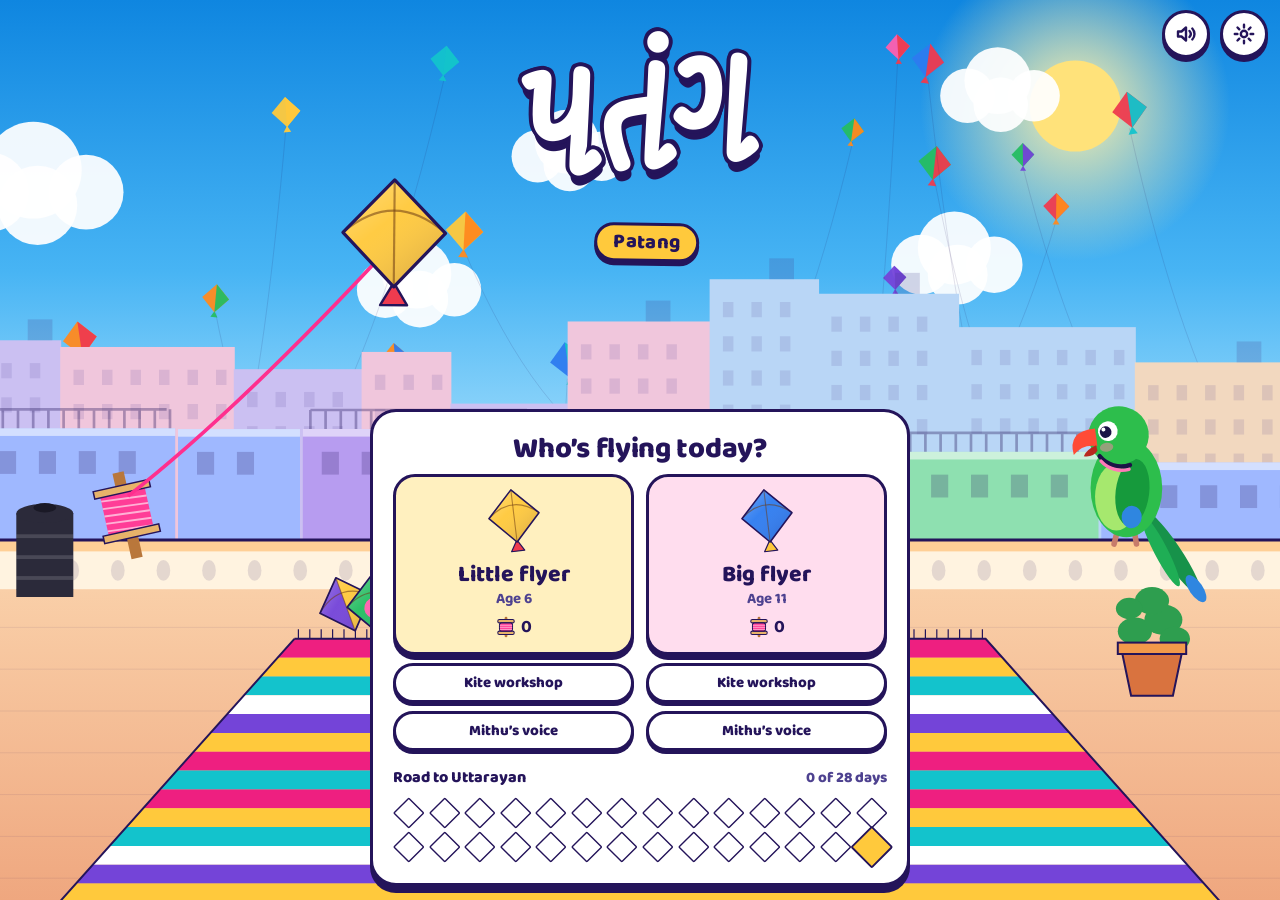
==== commit 474149ee: "Mithu listens while you play During greeting, teach and battle cards the mic opens by itself once th" ====
--- a/index.html
+++ b/index.html
@@ -594,6 +594,7 @@
   const a = ac(); if (!a || !S.sound) return;
   try {
     const t0 = a.currentTime + delay, o = a.createOscillator(), g = a.createGain();
+    gameTalkUntil = Math.max(gameTalkUntil, performance.now() + (delay + d) * 1000 + 120);
     o.type = type; o.frequency.setValueAtTime(f, t0);
     if (f2) o.frequency.exponentialRampToValueAtTime(f2, t0 + d);
     envelope(g, t0, 0.01, d, vol); o.connect(g); g.connect(MG); o.start(t0); o.stop(t0 + d + 0.06);
@@ -604,6 +605,7 @@
   try {
     if (!NB) { const n = a.sampleRate; NB = a.createBuffer(1, n, a.sampleRate); const ch = NB.getChannelData(0); for (let i = 0; i < n; i++) ch[i] = Math.random() * 2 - 1; }
     const t0 = a.currentTime + delay, s = a.createBufferSource(), fl = a.createBiquadFilter(), g = a.createGain();
+    gameTalkUntil = Math.max(gameTalkUntil, performance.now() + (delay + d) * 1000 + 120);
     s.buffer = NB; fl.type = type; fl.frequency.setValueAtTime(f, t0); fl.Q.value = q;
     if (f2) fl.frequency.exponentialRampToValueAtTime(f2, t0 + d);
     envelope(g, t0, 0.02, d, vol); s.connect(fl); fl.connect(g); g.connect(MG); s.start(t0); s.stop(t0 + d + 0.06);
@@ -774,20 +776,24 @@
   return '';
 }
 // Records one go: it stops itself after the child goes quiet, after 6 seconds, or on a second tap.
-function recordOnce(onLevel) {
+// opts: maxMs (hard stop), idleMs (give up, keeping nothing, if no one speaks that long),
+// abort() (checked as it goes: true throws the take away, e.g. when the game itself starts talking).
+function recordOnce(onLevel, opts = {}) {
+  const maxMs = opts.maxMs || 6000, idleMs = opts.idleMs || 0, abort = opts.abort;
   return navigator.mediaDevices.getUserMedia({ audio: { echoCancellation: true, noiseSuppression: true, autoGainControl: true } }).then(stream => new Promise((resolve, reject) => {
     const a = ac(), mime = micMime(); let mr;
     try { mr = new MediaRecorder(stream, mime ? { mimeType: mime } : undefined); } catch (e) { stream.getTracks().forEach(t => t.stop()); reject(e); return; }
-    const chunks = []; let an = null, src = null, iv = 0, capT = 0, done = false;
+    const chunks = []; let an = null, src = null, iv = 0, capT = 0, done = false, discard = false;
     if (a) { try { src = a.createMediaStreamSource(stream); an = a.createAnalyser(); an.fftSize = 1024; src.connect(an); } catch (e) { an = null; } }
     const data = an ? new Float32Array(an.fftSize) : null, t0 = performance.now();
     let floor = 1, heardAt = 0, quietAt = 0;
     const cleanup = () => { clearInterval(iv); clearTimeout(capT); stream.getTracks().forEach(t => t.stop()); try { if (src) src.disconnect(); } catch (e) {} if (onLevel) onLevel(0); MIC.busy = null; };
-    const finish = () => { if (done) return; done = true; try { if (mr.state !== 'inactive') mr.stop(); else { cleanup(); resolve(null); } } catch (e) { cleanup(); resolve(null); } };
+    const finish = drop => { if (done) return; done = true; discard = !!drop; try { if (mr.state !== 'inactive') mr.stop(); else { cleanup(); resolve(null); } } catch (e) { cleanup(); resolve(null); } };
     mr.ondataavailable = e => { if (e.data && e.data.size) chunks.push(e.data); };
-    mr.onstop = () => { cleanup(); resolve(chunks.length ? new Blob(chunks, { type: mr.mimeType || mime || 'audio/webm' }) : null); };
+    mr.onstop = () => { cleanup(); resolve(!discard && chunks.length ? new Blob(chunks, { type: mr.mimeType || mime || 'audio/webm' }) : null); };
     mr.onerror = e => { cleanup(); reject(e.error || e); };
     iv = setInterval(() => {
+      if (abort && abort()) { finish(true); return; }
       if (!an) return;
       an.getFloatTimeDomainData(data); let s = 0; for (let i = 0; i < data.length; i++) s += data[i] * data[i];
       const rms = Math.sqrt(s / data.length), now = performance.now();
@@ -795,12 +801,18 @@
       const th = Math.max(0.015, floor * 3);
       if (onLevel) onLevel(Math.min(1, rms / (th * 4)));
       if (rms > th) { if (!heardAt) heardAt = now; quietAt = 0; } else if (heardAt && !quietAt) quietAt = now;
-      if (heardAt && quietAt && now - quietAt > 900 && quietAt - heardAt > 250) finish();
+      if (heardAt && quietAt && now - quietAt > 800 && quietAt - heardAt > 250) finish(false);
+      else if (idleMs && !heardAt && now - t0 > idleMs) finish(true);
     }, 50);
-    capT = setTimeout(finish, 6000);
-    MIC.busy = { stop: finish }; MIC.starting = false;
+    capT = setTimeout(() => finish(false), maxMs);
+    MIC.busy = { stop: () => finish(false) }; MIC.starting = false;
     mr.start();
   }));
+}
+// A recording becomes a clip: decoded, with the silence around the words trimmed off. Too short means no clip.
+async function blobToClip(blob) {
+  try { const buf = await decodeBlob(blob), tr = trimOf(buf); if (tr && tr.end - tr.start >= 0.25) return { buf, start: tr.start, end: tr.end, blob }; } catch (e) {}
+  return null;
 }
 // The trimmed part of a take: from just before the first sound to just after the last.
 function trimOf(buf) {
@@ -820,7 +832,7 @@
 // Say plainly why recording isn't happening, next to the button that was tapped.
 function micExplain(say) { const t = MIC_TEXT[MIC.why || 'failed']; SFX.boing(); say(t); toast('The microphone isn’t available'); }
 // Any card change cancels a take in progress, so a late recording never lands on the wrong line.
-function micCancel() { MIC.token++; if (MIC.busy) MIC.busy.stop(); }
+function micCancel() { listenStop(); MIC.token++; if (MIC.busy) MIC.busy.stop(); }
 // One tap starts, a second tap (or a pause) stops; onClip gets { buf, start, end, blob }.
 async function micTap(btn, onClip, say) {
   say = say || (() => {});
@@ -837,8 +849,7 @@
   if (MIC.why === 'denied' || MIC.why === 'failed' || MIC.why === 'nodevice') MIC.why = '';
   btn.classList.remove('on'); btn.style.setProperty('--lv', '0'); btn.setAttribute('aria-label', 'Record');
   if (tok !== MIC.token || !blob) return;
-  let clip = null;
-  try { const buf = await decodeBlob(blob), tr = trimOf(buf); if (tr && tr.end - tr.start >= 0.25) clip = { buf, start: tr.start, end: tr.end, blob }; } catch (e) {}
+  const clip = await blobToClip(blob);
   if (tok !== MIC.token) return;
   if (!clip) { SFX.boing(); say('Mithu didn’t hear that. Try again, a bit louder!'); return; }
   onClip(clip);
@@ -851,26 +862,72 @@
   return '<div class="microw"><button class="mic' + (off ? ' off' : '') + '" data-act="mic" aria-label="Record">' + MIC_SVG + '</button>' +
     '<span class="miclab">' + (off ? MIC_TEXT[MIC.ok ? 'policy' : 'none'] : label) + '</span></div>';
 }
-// In a lesson, a line is recorded once. If this flyer already has their voice for it, say so instead of asking
-// again ("Record again" is there if they want it). If they chose Mithu's own voice, no recording is asked for.
-function voiceRow(line, label) {
-  const w = curWho(), Fy = S.flyers[w];
-  if (!Fy || Fy.mithuMine === false) return '';
-  if (!OWN[w].has(voiceKey(line.gu))) return micRow(label);
-  return '<div class="microw have"><span class="vtick" aria-hidden="true">✓</span><span class="miclab">Mithu has your voice for this.</span>' +
-    '<button class="btn white sm" data-act="mymithu">' + SPEAKER + 'Hear</button><button class="linkbtn" data-act="redo">Record again</button></div>';
-}
-// Swap the ✓ row for a live mic and start recording straight away.
-function redoVoice(b, line) {
-  const row = b.closest('.microw'); if (!row) return;
-  row.outerHTML = micRow('Say it again…');
-  const m = dock.querySelector('.microw .mic'); if (m) teachMic(m, line);
-}
 function micSay(btn) { const l = btn.parentElement && btn.parentElement.querySelector('.miclab'); return t => { if (l) l.textContent = t; }; }
-// In a session, a take only becomes Mithu's voice once a grown-up taps Yes.
-function teachMic(btn, line) {
-  const say = micSay(btn);
-  micTap(btn, clip => { if (!G) return; G.pending = { who: G.who, key: voiceKey(line.gu), clip }; echo(clip); bubble(bubM, line, 2200); say('Mithu copied you! Tap to say it again.'); }, say);
+
+// ---------- Mithu listens: hands-free capture during lessons ----------
+// The child already says every word out loud; there is no separate recording step. When a lesson card wants
+// them to speak, the mic opens once the game has stopped talking, catches one go and closes again. Anything the
+// game says meanwhile throws that try away, so Mithu never learns the game's own voice. In greeting and teach cards
+// Mithu copies the take straight back; in battles it is kept quietly. A grown-up's Yes makes it Mithu's voice
+// for that line (the latest Yes wins, so Mithu improves as the child does). One take per try: after "Again"
+// (or a tap on the little mic) Mithu listens again.
+let gameTalkUntil = 0;
+const gameTalking = () => performance.now() < gameTalkUntil || !!(window.speechSynthesis && speechSynthesis.speaking);
+const LSN = { on: false, tok: 0, line: null, mode: 'echo' };
+function lessonListenable() {
+  const Fy = G && S.flyers[G.who];
+  return !!Fy && S.listen !== false && Fy.mithuMine !== false && MIC.ok && MIC.why !== 'policy' && MIC.why !== 'none';
+}
+function listenRow() {
+  return lessonListenable() ? '<div class="microw lsn"><button class="mic sm" data-act="listen" aria-label="Mithu is listening. Tap to listen again">' + MIC_SVG + '</button>' +
+    '<span class="miclab" id="lsnLab">' + (MIC.why === 'denied' ? 'Tap the mic so Mithu can hear you' : 'Mithu will listen…') + '</span></div>' : '';
+}
+function listenUI(state, text) {
+  const b = dock.querySelector('.lsn .mic'), l = $('#lsnLab'); if (!b || !l) return;
+  b.classList.toggle('on', state === 'listening'); if (state !== 'listening') b.style.setProperty('--lv', '0');
+  l.textContent = text;
+}
+function listenStop() { LSN.on = false; LSN.tok++; }
+// Start listening for this line on the current card. mode 'echo' (Mithu copies it) or 'quiet' (battles).
+function listenFor(line, mode) {
+  dropPending(); listenStop();
+  LSN.line = line; LSN.mode = mode;
+  if (!lessonListenable() || MIC.why === 'denied') return;   // after a "no", only a tap on the mic asks again
+  LSN.on = true; listenLoop(LSN.tok);
+}
+async function listenLoop(tok) {
+  await sleep(450);   // let the card's own voice begin before judging the room quiet
+  while (tok === LSN.tok) {
+    if (gameTalking()) { listenUI('wait', 'Listen first…'); await sleep(150); continue; }
+    if (MIC.busy || MIC.starting) { await sleep(200); continue; }
+    listenUI('listening', 'Mithu is listening. Say it!');
+    let blob = null;
+    try {
+      MIC.starting = true;
+      const b = dock.querySelector('.lsn .mic');
+      blob = await recordOnce(lv => { if (b) b.style.setProperty('--lv', lv.toFixed(2)); }, { maxMs: 8000, idleMs: 12000, abort: () => tok !== LSN.tok || gameTalking() });
+    } catch (e) {
+      MIC.starting = false; micDenied(e);
+      if (tok === LSN.tok) { LSN.on = false; listenUI('off', MIC_TEXT[MIC.why] || MIC_TEXT.failed); }
+      return;
+    }
+    if (tok !== LSN.tok) return;
+    if (!blob) continue;                       // nobody spoke, or the game talked: listen again
+    const clip = await blobToClip(blob);
+    if (tok !== LSN.tok) return;
+    if (!clip) continue;
+    G.pending = { who: G.who, key: voiceKey(LSN.line.gu), clip };
+    if (LSN.mode === 'echo') { echo(clip); bubble(bubM, LSN.line, 2200); listenUI('heard', 'Mithu heard you!'); }
+    else listenUI('heard', 'Mithu heard you');
+    LSN.on = false; return;
+  }
+}
+// The little mic on a lesson card: stop listening, or listen again (also how a grown-up allows the mic after a "no").
+function listenTap() {
+  if (LSN.on) { listenStop(); if (MIC.busy) MIC.busy.stop(); listenUI('off', 'Tap the mic to listen again'); return; }
+  if (!LSN.line) return;
+  if (MIC.why === 'denied') MIC.why = '';
+  dropPending(); LSN.on = true; listenLoop(++LSN.tok);
 }
 function keepPending() { if (G && G.pending) { saveOwn(G.pending.who, G.pending.key, G.pending.clip); G.pending = null; } }
 function dropPending() { if (G) G.pending = null; }
@@ -884,6 +941,7 @@
     const b = c.buf || c, st = c.start || 0, du = Math.max(0.05, (c.end != null ? c.end : b.duration) - st);
     const x = a.createBufferSource(); x.buffer = b; x.playbackRate.value = rate; x.connect(VG); x.start(t, st, du); curSrc.push(x); t += du / rate + 0.3;
   }
+  gameTalkUntil = Math.max(gameTalkUntil, performance.now() + (t - a.currentTime) * 1000);
   return t - a.currentTime;
 }
 function speak(line, who = 'guide') {
@@ -1472,8 +1530,8 @@
   return '<div class="flyer ' + who + '"><button class="flyer-main" data-act="fly" data-who="' + who + '" aria-label="Start, ' + name + '">' +
     kiteCv(Fy.design, Fy.c1, Fy.c2, 62, 78) + '<span class="n">' + name + '</span><span class="a">' + age + '</span>' +
     '<span class="s">' + SPOOL_SVG + '<b>' + Fy.spools + '</b></span></button>' +
-    '<button class="btn rani rec" data-act="voice" data-who="' + who + '">' + MIC_SVG + 'Record my voice</button>' +
-    '<button class="mini" data-act="shop" data-who="' + who + '">Kite workshop</button></div>';
+    '<button class="mini" data-act="shop" data-who="' + who + '">Kite workshop</button>' +
+    '<button class="mini" data-act="voice" data-who="' + who + '">Mithu’s voice' + (OWN[who].size ? ' · ' + OWN[who].size : '') + '</button></div>';
 }
 function roadHTML(anim) {
   const n = Math.min(28, S.road); let cells = '';
@@ -1523,11 +1581,12 @@
       '<span class="gu">' + esc(l.gu) + '</span><span class="r">' + esc(cap(l.roman)) + (has ? ' · <b>✓ recorded</b>' : '') + '</span></button>' +
       (has ? '<button class="round sm" data-act="del" data-i="' + i + '" aria-label="Delete my recording of ' + esc(l.roman) + '">' + CLOSE_SVG + '</button>' : '') + '</li>';
   };
-  showCard('<div class="headrow"><h2 class="say">Record my voice</h2><span class="pill sm">' + kiteCv(Fy.design, Fy.c1, Fy.c2, 22, 28) + (who === 'little' ? 'Little flyer' : 'Big flyer') + '</span></div>' +
+  showCard('<div class="headrow"><h2 class="say">Mithu’s voice</h2><span class="pill sm">' + kiteCv(Fy.design, Fy.c1, Fy.c2, 22, 28) + (who === 'little' ? 'Little flyer' : 'Big flyer') + '</span></div>' +
     '<div class="clabel" style="margin-top:0">When Mithu talks, use</div>' +
     '<div class="choice" role="group" aria-label="Mithu’s voice"><button class="btn ' + (mine ? 'leelo' : 'white') + '" data-act="usemine" aria-pressed="' + mine + '">My voice</button>' +
     '<button class="btn ' + (mine ? 'white' : 'leelo') + '" data-act="useparrot" aria-pressed="' + !mine + '">Mithu’s own</button></div>' +
-    '<p class="sub" style="margin:-2px 0 10px">Record each line once. Mithu keeps it and uses it every time he says that line. ' + done + ' of ' + all.length + ' recorded.</p>' +
+    '<p class="sub" style="margin:-2px 0 10px">Mithu learns your voice while you play: each word you say in a lesson is kept when a grown-up taps Yes. ' +
+      'You don’t need to record anything here, but you can redo or add a line. ' + done + ' of ' + all.length + ' in your voice.</p>' +
     '<div class="word"><div class="txt"><div class="mid-gu gu">' + esc(cur.gu) + '</div><div class="roman lg">' + esc(cap(cur.roman)) + '</div></div>' +
     '<button class="hear" data-act="hear" aria-label="Hear how it sounds">' + SPEAKER + '</button></div>' +
     micRow(msg || (hasCur ? 'Tap to record it again' : 'Tap the mic and say it')) +
@@ -1633,11 +1692,11 @@
     '<button class="hear" data-act="hearq" aria-label="Hear Mithu">' + SPEAKER + '</button></div>' +
     '<h2 class="say center" style="margin-top:12px">Answer Mithu out loud!</h2>' +
     '<div class="answer"><span class="gu">' + ans.gu + '</span><span class="roman">' + ans.roman + '</span><button class="hear sm" data-act="heara" aria-label="Hear the answer">' + SPEAKER + '</button></div>' +
-    voiceRow(ans, 'Tap and answer. Mithu keeps your voice for next time.') +
+    listenRow() +
     judge('Grown-up: did they answer in Gujarati?', 'Again', 'Yes!'),
-    { hearq: () => mithuSays(MITHU.kemcho, 2200), heara: () => speak(ans, 'guide'), mic: b => teachMic(b, ans),
-      mymithu: () => mithuSays(ans, 2000), redo: b => redoVoice(b, ans),
-      again: () => { dropPending(); mithuSays(MITHU.again, 1500); shakeCard(); }, correct: () => { keepPending(); fire('correct'); } });
+    { hearq: () => mithuSays(MITHU.kemcho, 2200), heara: () => speak(ans, 'guide'), listen: listenTap,
+      again: () => { mithuSays(MITHU.again, 1500); shakeCard(); listenFor(ans, 'echo'); }, correct: () => { keepPending(); fire('correct'); } });
+  listenFor(ans, 'echo');
 }
 function showTeach(it, i) {
   const big = G.who === 'big', w = big ? it.a : it;
@@ -1645,10 +1704,11 @@
     '<div class="headrow"><h2 class="say">Teach Mithu</h2><span class="sub">New ' + (big ? 'line' : 'word') + ' ' + (i + 1) + ' of ' + G.teach.length + '</span></div>' +
     '<div class="word"><div class="pic">' + picHTML(it) + '</div><div class="txt"><div class="' + (big ? 'mid-gu' : 'big-gu') + ' gu">' + esc(w.gu) + '</div><div class="roman lg">' + esc(w.roman) + '</div>' +
     '<div class="en">' + esc(w.en) + '</div></div><button class="hear" data-act="hear" aria-label="Hear it" data-focus>' + SPEAKER + '</button></div>' +
-    (voiceRow(w, 'Tap and say it. Mithu keeps your voice for next time.') || '<p class="tip">Listen, then say it to Mithu.</p>') + judge('Grown-up: did they say it?', 'Again', 'Learned it!'),
-    { hear: () => speak(w, 'guide'), mic: b => teachMic(b, w), mymithu: () => mithuSays(w, 2000), redo: b => redoVoice(b, w),
-      again: () => { dropPending(); speak(w, 'guide'); mithuSays(MITHU.again, 1500, false); shakeCard(); },
+    (listenRow() || '<p class="tip">Listen, then say it to Mithu.</p>') + judge('Grown-up: did they say it?', 'Again', 'Learned it!'),
+    { hear: () => speak(w, 'guide'), listen: listenTap,
+      again: () => { speak(w, 'guide'); mithuSays(MITHU.again, 1500, false); shakeCard(); listenFor(w, 'echo'); },
       correct: () => { keepPending(); fire('correct'); } });
+  listenFor(w, 'echo');
 }
 function showBattle(it, i, rv) {
   const step = 1 + G.teach.length + i;
@@ -1659,10 +1719,12 @@
       '<h2 class="say center">Say it to cut the kite!</h2>' +
       '<div class="peek" id="peek" hidden><span class="gu">' + esc(it.gu) + '</span> <span class="roman lg">' + esc(it.roman) + '</span></div>' +
       '<div class="row center"><button class="btn white sm" data-act="help">' + SPEAKER + 'Help me</button></div>' +
+      listenRow() +
       judge('Grown-up: did they say ' + esc(it.roman) + '?', 'Again', 'Yes! Cut it!'),
-      { help: () => { $('#peek').hidden = false; speak(it, 'mithu'); mithuSays(it, 2200, false); },
-        again: () => { $('#peek').hidden = false; speak(it, 'mithu'); mithuSays(MITHU.again, 1500, false); shakeCard(); },
-        correct: () => fire('correct') });
+      { help: () => { $('#peek').hidden = false; speak(it, 'mithu'); mithuSays(it, 2200, false); }, listen: listenTap,
+        again: () => { $('#peek').hidden = false; speak(it, 'mithu'); mithuSays(MITHU.again, 1500, false); shakeCard(); listenFor(it, 'quiet'); },
+        correct: () => { keepPending(); fire('correct'); } });
+    listenFor(it, 'quiet');
   } else {
     showCard('<div class="cardtop"><div class="vs">' + kiteCv(rv.design, rv.c1, rv.c2, 28, 35) + '<span><b>' + rv.name + '</b> asks</span></div>' + pips(step) + '</div>' +
       '<div class="timer" aria-hidden="true"><i id="tbar"></i></div>' +
@@ -1670,14 +1732,17 @@
       '<button class="hear" data-act="hearq" aria-label="Hear the question">' + SPEAKER + '</button></div>' +
       '<div class="row2"><div class="scene" aria-hidden="true">' + it.pic + '</div>' +
       '<div class="hintrow"><button class="btn white sm" data-act="hint" id="hintBtn">Hint</button><span class="hint-text" id="hintT" hidden>' + esc(it.hint) + '</span></div></div>' +
+      listenRow() +
       '<div class="judge"><div class="jq">' + GROWNUP + '<span>Grown-up: was it Gujarati?</span><button class="key" data-act="key">Answer</button></div>' +
       '<div class="keyt" id="keyT" hidden><span class="gu">' + esc(it.a.gu) + '</span><br>' + esc(it.a.roman) + '<br><i>' + esc(it.a.en) + '</i></div>' +
       '<div class="jb"><button class="btn white" data-act="again">Not yet</button><button class="btn leelo" data-act="correct">Yes! Cut it!</button></div></div>',
       { hearq: () => speak(it.q, 'rival'),
         hint: () => { G.hintUsed = true; $('#hintT').hidden = false; $('#hintBtn').hidden = true; SFX.pop(); },
         key: () => { const k = $('#keyT'); k.hidden = !k.hidden; },
-        again: () => { G.hintUsed = true; $('#hintT').hidden = false; $('#hintBtn').hidden = true; player.jit = 1; SFX.boing(); mithuSays(MITHU.again, 1500, false); shakeCard(); },
-        correct: () => fire('correct') });
+        again: () => { G.hintUsed = true; $('#hintT').hidden = false; $('#hintBtn').hidden = true; player.jit = 1; SFX.boing(); mithuSays(MITHU.again, 1500, false); shakeCard(); listenFor(it.a, 'quiet'); },
+        listen: listenTap,
+        correct: () => { keepPending(); fire('correct'); } });
+    listenFor(it.a, 'quiet');
   }
 }
 function startTimer(id, secs) {
@@ -1918,6 +1983,8 @@
     '<div class="set"><div class="sl">Your voice</div><p class="note">Record the game’s lines once and the kids hear you instead of a computer voice. Mithu copies you in a squeaky parrot voice.</p>' +
     '<button class="btn block" data-act="voice" style="margin-top:10px">Recording sheets</button></div>' +
     '<div class="set row"><div><div class="sl">What plays now</div><div class="sv2">' + esc(voiceStatus()) + '</div></div><button class="btn white sm" data-act="test">Test</button></div>' +
+    '<div class="set row"><div><div class="sl">Mithu listens in lessons</div><div class="sv2">He picks up each word your child says and keeps it when you tap Yes. Nothing leaves this device.</div></div>' +
+      '<button class="btn sm ' + (S.listen !== false ? 'leelo' : 'white') + '" data-act="listen" aria-pressed="' + (S.listen !== false) + '">' + (S.listen !== false ? 'On' : 'Off') + '</button></div>' +
     '<div class="set row"><div><div class="sl">Recordings on this device</div><div class="sv2">' + esc(recSummary()) + '</div></div>' +
       (OWN.little.size + OWN.big.size + OWN.family.size ? '<button class="btn white sm" data-act="delrec">Delete all</button>' : '') + '</div>' +
     '<div class="set row"><div><div class="sl">Grown-up PIN</div><div class="sv2">Opens this screen and confirms missions.</div></div><button class="btn white sm" data-act="pin">Change</button></div>' +
@@ -1927,6 +1994,7 @@
       test: () => { if (!S.sound) { toast('Sound is off'); return; } mithuSays(MITHU.kemcho, 2000); },
       voice: () => openSheets(),
       pin: () => pinSetup(openGrownups, openGrownups),
+      listen: () => { S.listen = S.listen === false; save(); SFX.pop(); openGrownups(); },
       delrec: b => { if (b.dataset.armed) { dropAllOwn(); toast('Recordings deleted'); openGrownups(); return; } b.dataset.armed = '1'; b.textContent = 'Tap again'; b.classList.add('rani'); b.classList.remove('white'); },
       reset: b => { if (!armed) { armed = true; b.textContent = 'Tap again to reset everything'; b.classList.add('rani'); b.classList.remove('white'); return; } const keep = { sound:S.sound, week:S.week, pin:S.pin }; S = defaults(); Object.assign(S, keep); save(); toast('Progress reset'); goTitle(); },
       close: () => goTitle() });
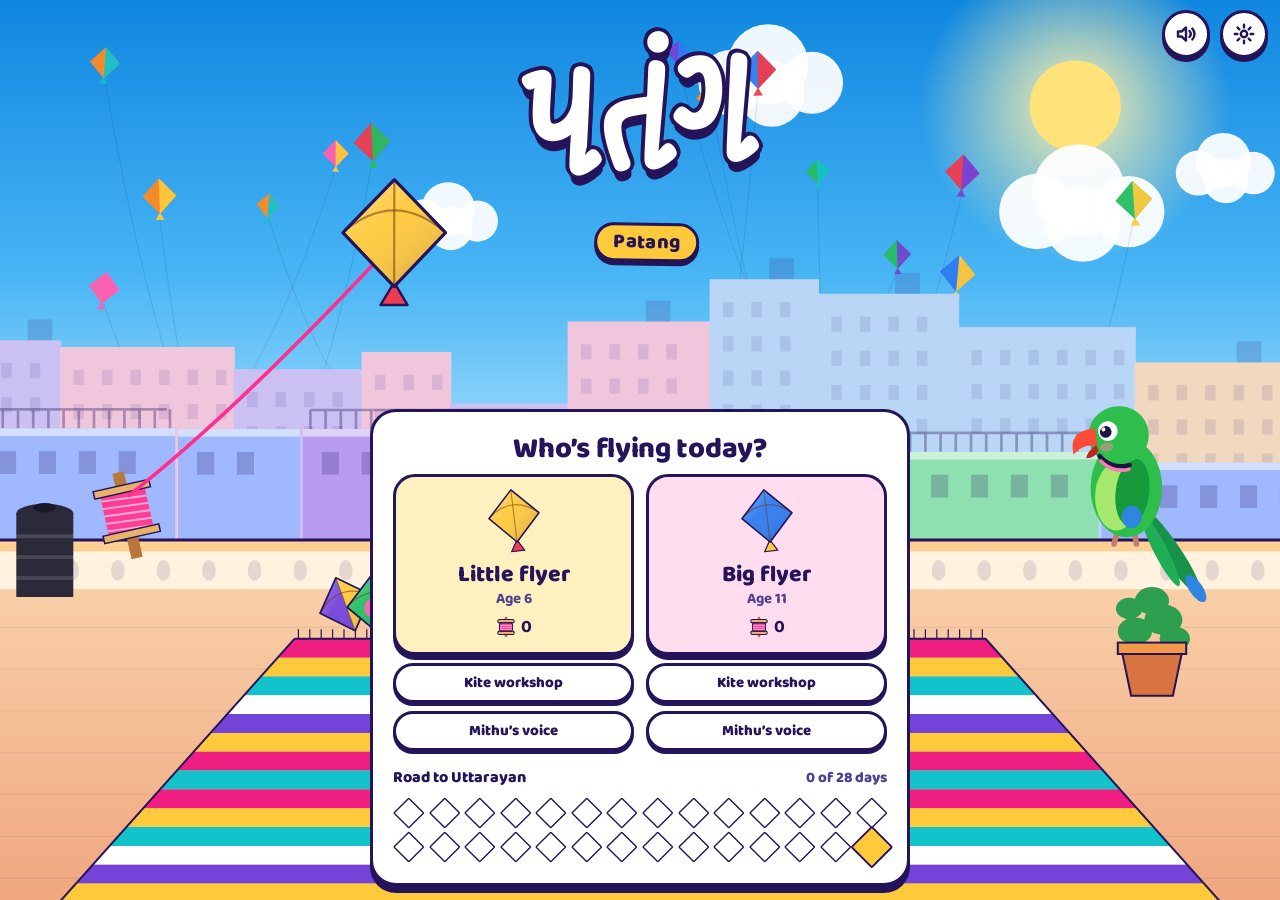
==== commit de181dcb: "Read the lines in your own voice A guided, hands-free read-through records every line as the grown-u" ====
--- a/index.html
+++ b/index.html
@@ -253,6 +253,8 @@
 .vtick{width:40px;height:40px;flex:none;border-radius:50%;background:var(--leelo);color:#fff;border:3px solid var(--ink);display:grid;place-items:center;font-size:22px;font-weight:800;line-height:1}
 .choice{display:grid;grid-template-columns:1fr 1fr;gap:8px;margin:0 0 12px}
 .choice .btn{min-height:46px;font-size:17px;padding:4px 8px}
+.rtbar{height:12px;border:3px solid var(--ink);border-radius:999px;overflow:hidden;background:#fff;margin:6px 0 10px}
+.rtbar i{display:block;height:100%;width:0;background:var(--leelo);transition:width .3s}
 .mic.off{background:#B7B0D8}
 .mic.off svg{opacity:.85}
 .flyer .btn.rec{min-height:48px;font-size:17px;padding:4px 10px;gap:6px;box-shadow:0 4px 0 var(--ink)}
@@ -832,7 +834,7 @@
 // Say plainly why recording isn't happening, next to the button that was tapped.
 function micExplain(say) { const t = MIC_TEXT[MIC.why || 'failed']; SFX.boing(); say(t); toast('The microphone isn’t available'); }
 // Any card change cancels a take in progress, so a late recording never lands on the wrong line.
-function micCancel() { listenStop(); MIC.token++; if (MIC.busy) MIC.busy.stop(); }
+function micCancel() { listenStop(); rtStop(); MIC.token++; if (MIC.busy) MIC.busy.stop(); }
 // One tap starts, a second tap (or a pause) stops; onClip gets { buf, start, end, blob }.
 async function micTap(btn, onClip, say) {
   say = say || (() => {});
@@ -936,7 +938,7 @@
   const a = ac(); if (!a) return 0;
   if (!VG) { VG = a.createGain(); VG.gain.value = 1; VG.connect(a.destination); }
   for (const x of curSrc) { try { x.stop(); } catch (e) {} }
-  const rate = RATE[who] || 1; let t = a.currentTime + 0.03; curSrc = [];
+  const rate = who === 'mithu' && S.squeak === false ? 1 : (RATE[who] || 1); let t = a.currentTime + 0.03; curSrc = [];
   for (const c of clips) {
     const b = c.buf || c, st = c.start || 0, du = Math.max(0.05, (c.end != null ? c.end : b.duration) - st);
     const x = a.createBufferSource(); x.buffer = b; x.playbackRate.value = rate; x.connect(VG); x.start(t, st, du); curSrc.push(x); t += du / rate + 0.3;
@@ -1584,7 +1586,7 @@
   showCard('<div class="headrow"><h2 class="say">Mithu’s voice</h2><span class="pill sm">' + kiteCv(Fy.design, Fy.c1, Fy.c2, 22, 28) + (who === 'little' ? 'Little flyer' : 'Big flyer') + '</span></div>' +
     '<div class="clabel" style="margin-top:0">When Mithu talks, use</div>' +
     '<div class="choice" role="group" aria-label="Mithu’s voice"><button class="btn ' + (mine ? 'leelo' : 'white') + '" data-act="usemine" aria-pressed="' + mine + '">My voice</button>' +
-    '<button class="btn ' + (mine ? 'white' : 'leelo') + '" data-act="useparrot" aria-pressed="' + !mine + '">Mithu’s own</button></div>' +
+    '<button class="btn ' + (mine ? 'white' : 'leelo') + '" data-act="useparrot" aria-pressed="' + !mine + '">' + (OWN.family.size ? 'Grown-up’s voice' : 'Mithu’s own') + '</button></div>' +
     '<p class="sub" style="margin:-2px 0 10px">Mithu learns your voice while you play: each word you say in a lesson is kept when a grown-up taps Yes. ' +
       'You don’t need to record anything here, but you can redo or add a line. ' + done + ' of ' + all.length + ' in your voice.</p>' +
     '<div class="word"><div class="txt"><div class="mid-gu gu">' + esc(cur.gu) + '</div><div class="roman lg">' + esc(cap(cur.roman)) + '</div></div>' +
@@ -1980,8 +1982,13 @@
   $('#logo').hidden = true;
   showCard('<div class="headrow"><h2 class="say">Grown-ups</h2><button class="round" data-act="close" aria-label="Close">' + CLOSE_SVG + '</button></div>' +
     '<div class="set"><div class="sl">Word pack</div><div class="weeks">' + WEEKS.map(w => '<button class="wk ' + (S.week === w.week ? 'sel' : '') + '" data-act="week" data-w="' + w.week + '" aria-pressed="' + (S.week === w.week) + '"><b>Week ' + w.week + '</b><span>' + w.theme + '</span></button>').join('') + '</div></div>' +
-    '<div class="set"><div class="sl">Your voice</div><p class="note">Record the game’s lines once and the kids hear you instead of a computer voice. Mithu copies you in a squeaky parrot voice.</p>' +
-    '<button class="btn block" data-act="voice" style="margin-top:10px">Recording sheets</button></div>' +
+    '<div class="set"><div class="sl">Your voice</div><p class="note">Read the game’s lines once and the kids hear you instead of a computer voice: Mithu, the guide and the rival kites all speak like you. ' +
+      (OWN.family.size ? OWN.family.size + ' line' + (OWN.family.size === 1 ? '' : 's') + ' recorded so far.' : 'Nothing recorded yet.') + '</p>' +
+    '<button class="btn block" data-act="voice" style="margin-top:10px">' + MIC_SVG + 'Read the lines</button>' +
+    '<div class="row" style="margin-top:10px"><button class="btn white sm" data-act="savevoice"' + (OWN.family.size ? '' : ' disabled') + '>Save to a file</button><button class="btn white sm" data-act="loadvoice">Load a file</button></div>' +
+    '<p class="sub" style="margin:8px 0 0">Recordings live on this device. Save them to a file as a backup, or to load your voice onto the kids’ tablet.</p></div>' +
+    '<div class="set row"><div><div class="sl">Mithu’s parrot squeak</div><div class="sv2">On: Mithu says your lines faster and higher, like a parrot. Off: he sounds just like you.</div></div>' +
+      '<button class="btn sm ' + (S.squeak !== false ? 'leelo' : 'white') + '" data-act="squeak" aria-pressed="' + (S.squeak !== false) + '">' + (S.squeak !== false ? 'On' : 'Off') + '</button></div>' +
     '<div class="set row"><div><div class="sl">What plays now</div><div class="sv2">' + esc(voiceStatus()) + '</div></div><button class="btn white sm" data-act="test">Test</button></div>' +
     '<div class="set row"><div><div class="sl">Mithu listens in lessons</div><div class="sv2">He picks up each word your child says and keeps it when you tap Yes. Nothing leaves this device.</div></div>' +
       '<button class="btn sm ' + (S.listen !== false ? 'leelo' : 'white') + '" data-act="listen" aria-pressed="' + (S.listen !== false) + '">' + (S.listen !== false ? 'On' : 'Off') + '</button></div>' +
@@ -1993,14 +2000,144 @@
     { week: b => { S.week = +b.dataset.w; save(); SFX.pop(); openGrownups(); },
       test: () => { if (!S.sound) { toast('Sound is off'); return; } mithuSays(MITHU.kemcho, 2000); },
       voice: () => openSheets(),
+      savevoice: () => exportVoice(), loadvoice: () => importVoice(),
+      squeak: () => { S.squeak = S.squeak === false; save(); SFX.pop(); openGrownups(); },
       pin: () => pinSetup(openGrownups, openGrownups),
       listen: () => { S.listen = S.listen === false; save(); SFX.pop(); openGrownups(); },
       delrec: b => { if (b.dataset.armed) { dropAllOwn(); toast('Recordings deleted'); openGrownups(); return; } b.dataset.armed = '1'; b.textContent = 'Tap again'; b.classList.add('rani'); b.classList.remove('white'); },
-      reset: b => { if (!armed) { armed = true; b.textContent = 'Tap again to reset everything'; b.classList.add('rani'); b.classList.remove('white'); return; } const keep = { sound:S.sound, week:S.week, pin:S.pin }; S = defaults(); Object.assign(S, keep); save(); toast('Progress reset'); goTitle(); },
+      reset: b => { if (!armed) { armed = true; b.textContent = 'Tap again to reset everything'; b.classList.add('rani'); b.classList.remove('white'); return; } const keep = { sound:S.sound, week:S.week, pin:S.pin, listen:S.listen, squeak:S.squeak }; S = defaults(); Object.assign(S, keep); save(); toast('Progress reset'); goTitle(); },
       close: () => goTitle() });
 }
 
-// ---------- recording sheets (read aloud while Voice Memos records) ----------
+// ---------- read-through: a grown-up reads every line once, hands-free ----------
+// One line at a time, shown large. The mic opens once the game is quiet, catches the line and saves it as the
+// grown-up's voice, which then plays for the guide, the rivals and (unless a child's own take exists) Mithu.
+// The take plays back while the next line comes up, then the mic listens again. Back redoes a line, Skip moves on.
+// The screen updates in place, so only leaving it (any other card) stops the listening.
+let RT = null;
+function rtStop() { if (RT) { RT.tok++; RT.on = false; } }
+function rtLab(text, on) {
+  const l = $('#rtLab'), b = dock.querySelector('[data-act=rtmic]'); if (l) l.textContent = text;
+  if (b) { b.classList.toggle('on', !!on); if (!on) b.style.setProperty('--lv', '0'); }
+}
+function rtShow() {
+  if (!RT || !$('#rtGu')) return;
+  const l = RT.lines[RT.i], n = RT.lines.length, done = RT.lines.filter(lineHas).length;
+  $('#rtCount').textContent = 'Line ' + (RT.i + 1) + ' of ' + n;
+  $('#rtTitle').textContent = l.sheet || '';
+  $('#rtGu').textContent = l.gu; $('#rtRo').textContent = cap(l.roman);
+  $('#rtBar').style.width = Math.round(done / n * 100) + '%';
+  $('#rtDone').textContent = done + ' of ' + n + ' in your voice';
+}
+function openReadThrough(lines) {
+  RT = { lines, i: Math.max(0, lines.findIndex(l => !lineHas(l))), on: false, tok: 0 };
+  showCard('<div class="headrow"><h2 class="say">Read aloud</h2><span class="sub" id="rtCount"></span></div>' +
+    '<div class="sheetname" id="rtTitle"></div>' +
+    '<div class="rtbar" aria-hidden="true"><i id="rtBar"></i></div>' +
+    '<div class="word"><div class="txt"><div class="big-gu gu" id="rtGu"></div><div class="roman lg" id="rtRo"></div></div>' +
+    '<button class="hear" data-act="rtplay" aria-label="Play my recording of this line">' + SPEAKER + '</button></div>' +
+    '<div class="microw lsn"><button class="mic" data-act="rtmic" aria-label="Pause or carry on">' + MIC_SVG + '</button><span class="miclab" id="rtLab"></span></div>' +
+    '<div class="row center" style="margin-top:10px"><button class="btn white sm" data-act="rtback">◀ Back</button><button class="btn white sm" data-act="rtskip">Skip ▶</button></div>' +
+    '<p class="sub center" style="margin:10px 0 0">Read each line when it appears. It saves itself, plays back, and the next line comes up. <b id="rtDone"></b></p>' +
+    '<button class="btn rani block" data-act="rtdone" style="margin-top:12px">Done</button>',
+    { rtplay: () => { const l = RT && RT.lines[RT.i]; if (l && lineHas(l)) { rtPause(); speak(l, 'guide'); } else toast('Not recorded yet'); },
+      rtmic: () => { if (RT.on) rtPause(); else rtResume(); },
+      rtback: () => { if (RT.i > 0) { RT.i--; rtShow(); rtResume(); } },
+      rtskip: () => { if (RT.i < RT.lines.length - 1) { RT.i++; rtShow(); rtResume(); } else rtFinish(); },
+      rtdone: () => { rtStop(); RT = null; openSheets(); } });
+  rtShow();
+  if (micReady()) rtResume(); else rtLab(MIC_TEXT[MIC.ok ? 'policy' : 'none'], false);
+}
+function rtPause() { if (!RT) return; RT.tok++; RT.on = false; if (MIC.busy) MIC.busy.stop(); rtLab('Paused. Tap the mic to carry on.', false); }
+function rtResume() {
+  if (!RT) return;
+  if (!MIC.ok) { rtLab(MIC_TEXT.none, false); return; }
+  if (MIC.why === 'denied') MIC.why = '';
+  if (MIC.busy) MIC.busy.stop();
+  RT.on = true; rtLoop(++RT.tok);
+}
+function rtFinish() {
+  if (!RT) return;
+  RT.tok++; RT.on = false; rtShow();
+  rtLab('All done! Tap Back to redo any line, or Done.', false);
+  SFX.fanfare(); confetti(W / 2, H * 0.3, 60);
+}
+async function rtLoop(tok) {
+  const live = () => RT && tok === RT.tok;
+  await sleep(350);
+  while (live()) {
+    if (gameTalking()) { rtLab('Listen…', false); await sleep(150); continue; }
+    if (MIC.busy || MIC.starting) { await sleep(150); continue; }
+    rtLab('Listening… read it now', true);
+    let blob = null;
+    try {
+      MIC.starting = true;
+      const b = dock.querySelector('[data-act=rtmic]');
+      blob = await recordOnce(lv => { if (b) b.style.setProperty('--lv', lv.toFixed(2)); }, { maxMs: 10000, idleMs: 20000, abort: () => !live() || gameTalking() });
+    } catch (e) {
+      MIC.starting = false; micDenied(e);
+      if (live()) { RT.on = false; rtLab(MIC_TEXT[MIC.why] || MIC_TEXT.failed, false); }
+      return;
+    }
+    if (!live()) return;
+    if (!blob) {                               // the game spoke (try again), or nobody read for a while (pause)
+      if (gameTalking()) continue;
+      RT.on = false; rtLab('Paused. Tap the mic to carry on.', false); return;
+    }
+    const clip = await blobToClip(blob);
+    if (!live()) return;
+    if (!clip) { rtLab('Didn’t catch that. Read it again.', false); await sleep(900); continue; }
+    saveOwn('family', RT.lines[RT.i].key, clip);
+    stopVoice(); playBufs([clip], 'guide');    // hear it back while the next line comes up
+    if (RT.i >= RT.lines.length - 1) { rtFinish(); return; }
+    RT.i++; rtShow();
+  }
+}
+const allLines = () => allSheets().flatMap(sh => sh.lines.map(l => Object.assign({ sheet: sh.name }, l)));
+const sheetLines = i => allSheets()[i].lines.map(l => Object.assign({ sheet: allSheets()[i].name }, l));
+
+// ---------- your voice as a file: a backup, and the way to put it on another device ----------
+function abToB64(ab) { const u = new Uint8Array(ab); let s = ''; for (let i = 0; i < u.length; i += 0x8000) s += String.fromCharCode.apply(null, u.subarray(i, i + 0x8000)); return btoa(s); }
+function b64ToAb(b64) { const s = atob(b64), u = new Uint8Array(s.length); for (let i = 0; i < s.length; i++) u[i] = s.charCodeAt(i); return u.buffer; }
+async function exportVoice() {
+  const keys = [...OWN.family]; if (!keys.length) { toast('No grown-up recordings yet'); return; }
+  const out = { app: 'patang', kind: 'voice', v: 1, saved: new Date().toISOString(), clips: {} };
+  for (const k of keys) {
+    try {
+      const rec = await idbDo('readonly', st => st.get('family|' + k)); if (!rec) continue;
+      const ab = rec.ab || (rec.blob ? await rec.blob.arrayBuffer() : null); if (!ab) continue;
+      out.clips[k] = { type: rec.type || (rec.blob && rec.blob.type) || 'audio/webm', start: rec.start || 0, end: rec.end || 0, b64: abToB64(ab) };
+    } catch (e) {}
+  }
+  const n = Object.keys(out.clips).length;
+  const a = document.createElement('a'); a.href = URL.createObjectURL(new Blob([JSON.stringify(out)], { type: 'application/json' }));
+  a.download = 'patang-my-voice.json'; document.body.appendChild(a); a.click();
+  setTimeout(() => { URL.revokeObjectURL(a.href); a.remove(); }, 3000);
+  toast('Saved ' + n + ' line' + (n === 1 ? '' : 's') + ' to a file');
+}
+function importVoice() {
+  const inp = document.createElement('input'); inp.type = 'file'; inp.accept = '.json,application/json';
+  inp.onchange = async () => {
+    const f = inp.files && inp.files[0]; if (!f) return;
+    if (f.size > 40 * 1024 * 1024) { toast('That file is too big'); return; }
+    try {
+      const j = JSON.parse(await f.text());
+      if (!j || j.app !== 'patang' || j.kind !== 'voice' || !j.clips || typeof j.clips !== 'object') throw new Error('not a voice file');
+      let n = 0;
+      for (const [k, c] of Object.entries(j.clips)) {
+        if (!k || k.includes('|') || !c || typeof c.b64 !== 'string' || !/^audio\//.test(String(c.type || ''))) continue;
+        const rec = { ab: b64ToAb(c.b64), type: c.type, start: +c.start || 0, end: +c.end || 0, at: Date.now() };
+        await idbDo('readwrite', st => st.put(rec, 'family|' + k));
+        OWN.family.add(k); clipBufs.delete('family|' + k); n++;
+      }
+      toast(n ? 'Loaded ' + n + ' line' + (n === 1 ? '' : 's') + ' in your voice' : 'No lines found in that file');
+      openGrownups();
+    } catch (e) { toast('That isn’t a Patang voice file'); }
+  };
+  inp.click();
+}
+
+// ---------- recording sheets ----------
 let SHEETS = null;
 const allSheets = () => SHEETS || (SHEETS = buildSheets());
 const lineHas = l => !!VMAP[l.key] || OWN.family.has(l.key);
@@ -2013,23 +2150,25 @@
 function openSheets() {
   const all = allSheets(), total = all.reduce((n, sh) => n + sh.lines.length, 0), have = all.reduce((n, sh) => n + sheetDone(sh), 0);
   showCard('<div class="headrow"><h2 class="say">Recording sheets</h2><button class="round" data-act="back" aria-label="Back">' + CLOSE_SVG + '</button></div>' +
-    '<p class="tip" style="margin-top:0">' + (have ? have + ' of ' + total + ' lines are in your voice.' : 'Start with sheets 1 and 2. Each takes about a minute.') + '</p>' +
-    (micReady() ? '<p class="tip">Open a sheet, tap the mic next to a line and read it out. Your recordings stay on this device.</p>'
-      : '<ol class="howto"><li>Start a new recording in Voice Memos.</li><li>Come back here, open a sheet and read it out.</li><li>Stop recording and send it to Claude in your chat.</li></ol>') +
+    '<p class="tip" style="margin-top:0">' + have + ' of ' + total + ' lines are in your voice. Read them once and Mithu, the guide and the rival kites all speak like you.</p>' +
+    (micReady() ? '<button class="btn rani block" data-act="readall" style="margin:4px 0 12px">' + MIC_SVG + (have ? 'Carry on reading (' + (total - have) + ' left)' : 'Read all ' + total + ' lines') + '</button>' +
+        '<p class="sub" style="margin:0 0 10px">About 15 minutes. You can stop any time and carry on later. Recordings stay on this device; save them to a file in Grown-ups.</p>'
+      : '<p class="tip">' + MIC_TEXT[MIC.ok ? 'policy' : 'none'] + '</p>') +
     '<div class="sheets">' + all.map((sh, i) => {
       const d = sheetDone(sh), n = sh.lines.length;
       return '<button class="sheet ' + (d === n ? 'full' : '') + '" data-act="open" data-i="' + i + '"><span class="sn">' + (i + 1) + '</span><span class="st"><b>' + esc(sh.name) + '</b><span>' +
         (d === n ? 'All ' + n + ' lines recorded' : d ? d + ' of ' + n + ' lines recorded' : n + ' lines') + '</span></span></button>';
     }).join('') + '</div>' +
     '<button class="btn white block" data-act="back" style="margin-top:14px">Back</button>',
-    { open: b => openSheet(+b.dataset.i), back: () => openGrownups() });
+    { open: b => openSheet(+b.dataset.i), readall: () => openReadThrough(allLines()), back: () => openGrownups() });
 }
 function openSheet(i, keepScroll) {
   const all = allSheets(), sh = all[i], ready = micReady();
   const prevTop = keepScroll && dock.querySelector('.card') ? dock.querySelector('.card').scrollTop : 0;
   showCard('<div class="headrow"><h2 class="say">Sheet ' + (i + 1) + '</h2><span class="sub">' + sh.lines.length + ' lines</span></div>' +
     '<div class="sheetname">' + esc(sh.name) + '</div>' +
-    '<p class="tip">' + (ready ? 'Tap the mic, read the line, and pause. Tap ▶ to check it, or the mic again to redo it.'
+    (ready ? '<button class="btn rani block" data-act="readsheet" style="margin-top:10px">' + MIC_SVG + 'Read this sheet</button>' : '') +
+    '<p class="tip">' + (ready ? 'Or tap the mic next to one line to record or redo just that line. Tap ▶ to check it.'
       : 'Read each line once, then pause for a slow count of two. Stumbled? Stop and start this sheet again.') + '</p>' +
     '<ol class="prompter">' + sh.lines.map((l, j) => '<li' + (lineHas(l) ? ' class="has"' : '') + '><span class="n">' + (j + 1) + '</span><span class="w"><span class="gu">' + esc(l.gu) + '</span><span class="r">' + esc(cap(l.roman)) + '</span></span>' +
       (lineHas(l) ? '<button class="hear sm" data-act="play" data-j="' + j + '" aria-label="Play your recording">' + SPEAKER + '</button>' : '') +
@@ -2037,7 +2176,7 @@
     '<div class="row" style="margin-top:14px">' + (i > 0 ? '<button class="btn white sm" data-act="prev">Previous</button>' : '') + '<span style="flex:1"></span>' +
     (i < all.length - 1 ? '<button class="btn sm" data-act="next">Next sheet</button>' : '') + '</div>' +
     '<button class="btn white block" data-act="back" style="margin-top:12px">All sheets</button>',
-    { play: b => speak(sh.lines[+b.dataset.j], 'guide'),
+    { play: b => speak(sh.lines[+b.dataset.j], 'guide'), readsheet: () => openReadThrough(sheetLines(i)),
       rec: b => { const l = sh.lines[+b.dataset.j]; micTap(b, clip => { saveOwn('family', l.key, clip); stopVoice(); playBufs([clip], 'guide'); openSheet(i, true); }, t => toast(t)); },
       prev: () => openSheet(i - 1), next: () => openSheet(i + 1), back: () => openSheets() });
   const c = dock.querySelector('.card'); if (c) c.scrollTop = prevTop;
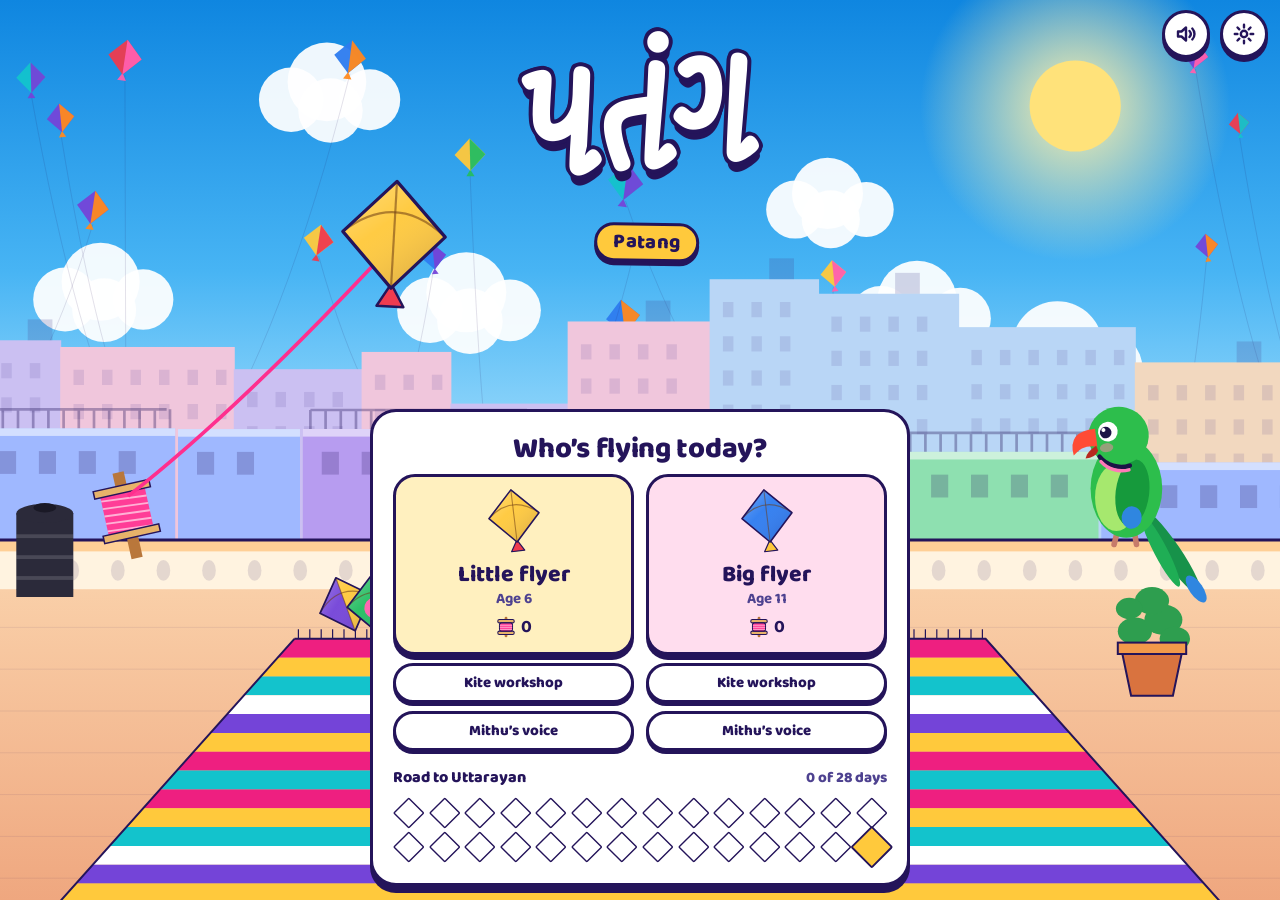
==== commit 6816d94f: "Battle countdown in Gujarati Both flyers get a 30s battle clock. With 11 seconds left Mithu says Jal" ====
--- a/index.html
+++ b/index.html
@@ -253,6 +253,15 @@
 .vtick{width:40px;height:40px;flex:none;border-radius:50%;background:var(--leelo);color:#fff;border:3px solid var(--ink);display:grid;place-items:center;font-size:22px;font-weight:800;line-height:1}
 .choice{display:grid;grid-template-columns:1fr 1fr;gap:8px;margin:0 0 12px}
 .choice .btn{min-height:46px;font-size:17px;padding:4px 8px}
+.timerrow{display:flex;align-items:center;gap:10px;margin:0 0 10px}
+.timerrow .timer{flex:1;margin:0}
+.timer.hurry i{background:var(--rani)}
+.tcount{font-size:26px;font-weight:800;color:var(--rani);line-height:1;min-width:1.2em;text-align:right}
+.tcount:empty{display:none}
+.cheer{margin-top:6px}
+.cheer .gu{font-size:22px;font-weight:800;line-height:1.15;color:var(--leelo)}
+.cheer .roman{font-size:16px}
+.cheer .en{font-size:14px}
 .rtbar{height:12px;border:3px solid var(--ink);border-radius:999px;overflow:hidden;background:#fff;margin:6px 0 10px}
 .rtbar i{display:block;height:100%;width:0;background:var(--leelo);transition:width .3s}
 .mic.off{background:#B7B0D8}
@@ -393,6 +402,19 @@
   { gu:'તારી પતંગ નીચી છે!', roman:'Taari patang neechi chhe!' },
 ];
 const ESCAPE = { gu:'પકડી બતાવ!', roman:'Pakdi bataav!' };
+// Battle countdown: with 11 seconds left Mithu says "Jaldi!", then counts 10 down to 1 in Gujarati.
+const JALDI = { gu:'જલદી!', roman:'Jaldi!' };
+const COUNT = [ // COUNT[n - 1] is n
+  { gu:'એક', roman:'ek' }, { gu:'બે', roman:'be' }, { gu:'ત્રણ', roman:'tran' }, { gu:'ચાર', roman:'chaar' }, { gu:'પાંચ', roman:'paanch' },
+  { gu:'છ', roman:'chha' }, { gu:'સાત', roman:'saat' }, { gu:'આઠ', roman:'aath' }, { gu:'નવ', roman:'nav' }, { gu:'દસ', roman:'das' },
+];
+// When a kite gets away, Mithu cheers the child on.
+const ENCOURAGE = [
+  { gu:'કોઈ વાંધો નહીં! ફરી પ્રયત્ન કરીએ!', roman:'Koi vaandho nahi! Fari prayatna kariye!', en:'No problem! Let’s try again!' },
+  { gu:'તું કરી શકે છે!',                   roman:'Tu kari shake chhe!',                   en:'You can do it!' },
+  { gu:'હિંમત રાખ! આગળની પતંગ તારી!',      roman:'Himmat raakh! Aagalni patang taari!',     en:'Be brave! The next kite is yours!' },
+  { gu:'શાબાશ! બસ થોડું જલદી બોલજે!',       roman:'Shaabaash! Bas thodu jaldi bolje!',       en:'Well done! Just say it a little faster!' },
+];
 const MITHU = {
   kemcho:{ gu:'કેમ છો?',      roman:'Kem cho?' },
   teach: { gu:'મને શીખવાડો!',  roman:'Mane sheekhvaado!' },
@@ -526,7 +548,7 @@
   const seen = new Set(), sheets = [];
   const add = (sheet, line) => { for (const p of sayParts(line)) { const k = voiceKey(p.gu); if (!k || seen.has(k)) continue; seen.add(k); sheet.lines.push({ key: k, gu: p.gu, roman: p.roman }); } };
   const first = { id: 's1', name: 'Mithu and friends', lines: [] };
-  [MITHU.kemcho, MITHU.majama, GREET_BIG, MITHU.teach, MITHU.vaah, MITHU.again, MITHU.kaipo, MITHU.chalo, MITHU.aavjo, POKES[4]].concat(TAUNTS, [ESCAPE]).forEach(l => add(first, l));
+  [MITHU.kemcho, MITHU.majama, GREET_BIG, MITHU.teach, MITHU.vaah, MITHU.again, MITHU.kaipo, MITHU.chalo, MITHU.aavjo, POKES[4]].concat(TAUNTS, [ESCAPE, JALDI], COUNT.slice().reverse(), ENCOURAGE).forEach(l => add(first, l));
   sheets.push(first);
   WEEKS.forEach((wk, i) => {
     const sh = { id: 's' + (i + 2), name: 'Week ' + wk.week + ': ' + wk.theme, lines: [] };
@@ -1664,11 +1686,10 @@
     await sleep(1000); if (!alive(id)) return;
     G.hintUsed = false;
     showBattle(it, i, rv);
-    if (G.who === 'big') { startTimer(id, 25); speak(it.q, 'rival'); }
-    let r = await until(['correct', 'timeout']); if (!alive(id)) return;
+    startTimer(id, 30);
+    if (G.who === 'big') speak(it.q, 'rival');
+    const r = await until(['correct', 'timeout']); if (!alive(id)) return;
     stopTimers();
-    // Time's up: the grown-up says whether the answer came in time, so a slow tap never costs the child the kite.
-    if (r.name === 'timeout') { timeUp(); r = await until(['correct', 'escape']); if (!alive(id)) return; }
     if (r.name === 'correct') {
       showPull();
       await until('pulled'); if (!alive(id)) return;
@@ -1676,9 +1697,12 @@
       await sleep(1500); if (!alive(id)) return;
       showCut(rv, gain, i === G.battles.length - 1);
     } else {
+      // time ran out: the rival flies off taunting, then Mithu cheers the child on
       escapeRival(); G.esc++;
-      await sleep(700); if (!alive(id)) return;
-      showEscape(rv, i === G.battles.length - 1);
+      await sleep(1400); if (!alive(id)) return;
+      const cheer = ENCOURAGE[G.esc % ENCOURAGE.length];
+      mithuSays(cheer, 3400); M.flap = 1.2; M.hop = 1;
+      showEscape(rv, i === G.battles.length - 1, cheer);
     }
     await until('next'); if (!alive(id)) return;
     hideCard(); battle.crossing = false; player.spd = 1.8; aimKites(false);
@@ -1717,6 +1741,7 @@
   if (G.who === 'little') {
     showCard(pips(step) +
       '<div class="vs">' + kiteCv(rv.design, rv.c1, rv.c2, 28, 35) + '<span><b>' + rv.name + '</b>’s kite is crossing yours!</span></div>' +
+      '<div class="timerrow"><div class="timer" id="tmr" aria-hidden="true"><i id="tbar"></i></div><b class="tcount gu" id="tcount" aria-live="polite"></b></div>' +
       '<div class="pic huge">' + picHTML(it) + '</div>' +
       '<h2 class="say center">Say it to cut the kite!</h2>' +
       '<div class="peek" id="peek" hidden><span class="gu">' + esc(it.gu) + '</span> <span class="roman lg">' + esc(it.roman) + '</span></div>' +
@@ -1729,7 +1754,7 @@
     listenFor(it, 'quiet');
   } else {
     showCard('<div class="cardtop"><div class="vs">' + kiteCv(rv.design, rv.c1, rv.c2, 28, 35) + '<span><b>' + rv.name + '</b> asks</span></div>' + pips(step) + '</div>' +
-      '<div class="timer" aria-hidden="true"><i id="tbar"></i></div>' +
+      '<div class="timerrow"><div class="timer" id="tmr" aria-hidden="true"><i id="tbar"></i></div><b class="tcount gu" id="tcount" aria-live="polite"></b></div>' +
       '<div class="ask"><div class="txt"><div class="q gu">' + esc(it.q.gu) + '</div><div class="qg">' + esc(it.q.roman) + '</div></div>' +
       '<button class="hear" data-act="hearq" aria-label="Hear the question">' + SPEAKER + '</button></div>' +
       '<div class="row2"><div class="scene" aria-hidden="true">' + it.pic + '</div>' +
@@ -1747,25 +1772,24 @@
     listenFor(it.a, 'quiet');
   }
 }
+const guDigits = n => String(n).replace(/\d/g, d => String.fromCharCode(0x0AE6 + +d));
+// The battle clock. With 11 seconds left Mithu shouts "Jaldi!", then counts down "das … ek" one a second,
+// with the Gujarati numeral shown by the timer bar. At zero the battle times out and the kite gets away.
 function startTimer(id, secs) {
-  const t0 = performance.now(); battle.timer = 1;
+  const t0 = performance.now(); battle.timer = 1; let lastLeft = Math.ceil(secs);
   timerInt = setInterval(() => {
     if (!alive(id)) { stopTimers(); return; }
-    const f = 1 - (performance.now() - t0) / (secs * 1000); battle.timer = Math.max(0, f);
+    const el = (performance.now() - t0) / 1000, f = 1 - el / secs; battle.timer = Math.max(0, f);
     const tb = $('#tbar'); if (tb) tb.style.width = (battle.timer * 100) + '%';
+    const left = Math.ceil(secs - el);
+    if (left < lastLeft && left >= 1) {   // a new whole second (only the latest is said if the clock skipped any)
+      lastLeft = left;
+      const tc = $('#tcount'), tm = $('#tmr');
+      if (left === 11) { mithuSays(JALDI, 950); M.flap = 1; M.hop = 1; if (tc) tc.textContent = JALDI.gu; if (tm) tm.classList.add('hurry'); }
+      else if (left <= 10) { mithuSays(COUNT[left - 1], 900); if (tc) tc.textContent = guDigits(left); if (tm) tm.classList.add('hurry'); }
+    }
     if (f <= 0) { stopTimers(); fire('timeout'); }
   }, 100);
-}
-// The rival tugs but stays put until the grown-up decides.
-function timeUp() {
-  SFX.tension(); if (rival) rival.jit = 1;
-  const card = dock.querySelector('.card'); if (!card) return;
-  const tb = $('#tbar'); if (tb) tb.style.width = '0%';
-  const hb = $('#hintBtn'); if (hb) hb.hidden = true;
-  const jq = card.querySelector('.jq span'); if (jq) jq.textContent = 'Time’s up! Did they answer in time?';
-  const jb = card.querySelector('.jb');
-  if (jb) jb.innerHTML = '<button class="btn white" data-act="escape">No, it got away</button><button class="btn leelo" data-act="correct">Yes! Cut it!</button>';
-  ACT.escape = () => fire('escape');
 }
 function showPull() {
   battle.pull = 0; const need = G.who === 'little' ? 8 : 12; let taps = 0, done = false;
@@ -1820,8 +1844,10 @@
     (G.streak >= 2 ? '<span class="streak">' + G.streak + ' in a row! +1 bonus</span>' : '') + '</div></div>' +
     '<button class="btn rani block" data-act="next" data-focus>' + (lastOne ? 'See what you won' : 'Next kite') + '</button>', { next: () => fire('next') });
 }
-function showEscape(rv, lastOne) {
-  showCard('<div class="result">' + kiteCv(rv.design, rv.c1, rv.c2, 56, 70) + '<div><h2 class="say">' + rv.name + ' got away!</h2><div class="sub">Too slow this time. The next one is yours.</div></div></div>' +
+function showEscape(rv, lastOne, cheer) {
+  showCard('<div class="result">' + kiteCv(rv.design, rv.c1, rv.c2, 56, 70) + '<div><h2 class="say">' + rv.name + ' got away!</h2>' +
+    (cheer ? '<div class="cheer"><span class="tag">Mithu says</span><div class="gu">' + esc(cheer.gu) + '</div><div class="roman">' + esc(cheer.roman) + '</div><div class="en">' + esc(cheer.en) + '</div></div>'
+      : '<div class="sub">Too slow this time. The next one is yours.</div>') + '</div></div>' +
     '<button class="btn rani block" data-act="next" data-focus>' + (lastOne ? 'See what you won' : 'Next kite') + '</button>', { next: () => fire('next') });
 }
 function finishSession() {
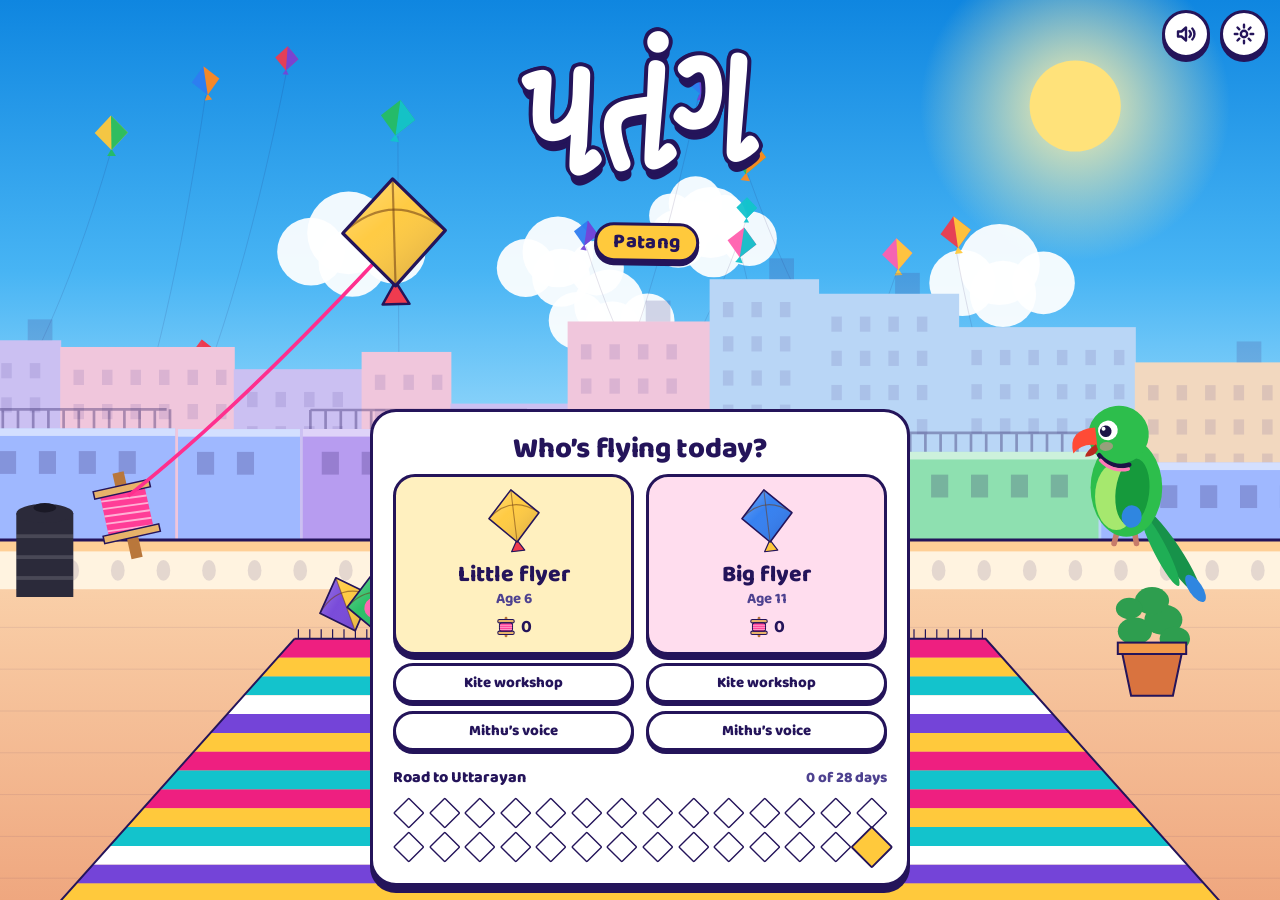
==== commit b573d514: "30s timer on the pull, seconds visible, update prompt The pull screen gets its own 30-second clock w" ====
--- a/index.html
+++ b/index.html
@@ -253,6 +253,7 @@
 .vtick{width:40px;height:40px;flex:none;border-radius:50%;background:var(--leelo);color:#fff;border:3px solid var(--ink);display:grid;place-items:center;font-size:22px;font-weight:800;line-height:1}
 .choice{display:grid;grid-template-columns:1fr 1fr;gap:8px;margin:0 0 12px}
 .choice .btn{min-height:46px;font-size:17px;padding:4px 8px}
+.updatebtn{position:fixed;z-index:50;left:50%;top:calc(var(--st) + 68px);transform:translateX(-50%);min-height:46px;font-size:17px;white-space:nowrap}
 .timerrow{display:flex;align-items:center;gap:10px;margin:0 0 10px}
 .timerrow .timer{flex:1;margin:0}
 .timer.hurry i{background:var(--rani)}
@@ -369,6 +370,8 @@
 const shuffle = a => { a = a.slice(); for (let i = a.length - 1; i > 0; i--) { const j = Math.floor(Math.random() * (i + 1)); [a[i], a[j]] = [a[j], a[i]]; } return a; };
 const sleep = ms => new Promise(r => setTimeout(r, ms));
 const REDUCED = !!(window.matchMedia && matchMedia('(prefers-reduced-motion: reduce)').matches);
+// Bump with every release. Browsers may keep an old copy of the page for a while, so the game checks for a newer one.
+const APP_VERSION = '2026-11-14.7';
 const INK = '#24145A';
 
 // ---------- data (pure, also read by the recording tool) ----------
@@ -1690,20 +1693,19 @@
     if (G.who === 'big') speak(it.q, 'rival');
     const r = await until(['correct', 'timeout']); if (!alive(id)) return;
     stopTimers();
+    const lastOne = i === G.battles.length - 1;
     if (r.name === 'correct') {
+      // the pull gets its own 30-second clock, with the same Jaldi and countdown
       showPull();
-      await until('pulled'); if (!alive(id)) return;
-      const gain = cutRival(rv);
-      await sleep(1500); if (!alive(id)) return;
-      showCut(rv, gain, i === G.battles.length - 1);
-    } else {
-      // time ran out: the rival flies off taunting, then Mithu cheers the child on
-      escapeRival(); G.esc++;
-      await sleep(1400); if (!alive(id)) return;
-      const cheer = ENCOURAGE[G.esc % ENCOURAGE.length];
-      mithuSays(cheer, 3400); M.flap = 1.2; M.hop = 1;
-      showEscape(rv, i === G.battles.length - 1, cheer);
-    }
+      startTimer(id, 30);
+      const p = await until(['pulled', 'timeout']); if (!alive(id)) return;
+      stopTimers();
+      if (p.name === 'pulled') {
+        const gain = cutRival(rv);
+        await sleep(1500); if (!alive(id)) return;
+        showCut(rv, gain, lastOne);
+      } else if (!(await kiteEscapes(id, rv, lastOne))) return;
+    } else if (!(await kiteEscapes(id, rv, lastOne))) return;
     await until('next'); if (!alive(id)) return;
     hideCard(); battle.crossing = false; player.spd = 1.8; aimKites(false);
     await sleep(500); if (!alive(id)) return;
@@ -1777,6 +1779,7 @@
 // with the Gujarati numeral shown by the timer bar. At zero the battle times out and the kite gets away.
 function startTimer(id, secs) {
   const t0 = performance.now(); battle.timer = 1; let lastLeft = Math.ceil(secs);
+  { const tc = $('#tcount'); if (tc) tc.textContent = guDigits(lastLeft); }   // the seconds show from the start
   timerInt = setInterval(() => {
     if (!alive(id)) { stopTimers(); return; }
     const el = (performance.now() - t0) / 1000, f = 1 - el / secs; battle.timer = Math.max(0, f);
@@ -1787,13 +1790,24 @@
       const tc = $('#tcount'), tm = $('#tmr');
       if (left === 11) { mithuSays(JALDI, 950); M.flap = 1; M.hop = 1; if (tc) tc.textContent = JALDI.gu; if (tm) tm.classList.add('hurry'); }
       else if (left <= 10) { mithuSays(COUNT[left - 1], 900); if (tc) tc.textContent = guDigits(left); if (tm) tm.classList.add('hurry'); }
+      else if (tc) tc.textContent = guDigits(left);
     }
     if (f <= 0) { stopTimers(); fire('timeout'); }
   }, 100);
 }
+// Time ran out (in the battle or the pull): the rival flies off taunting, then Mithu cheers the child on.
+async function kiteEscapes(id, rv, lastOne) {
+  escapeRival(); G.esc++;
+  await sleep(1400); if (!alive(id)) return false;
+  const cheer = ENCOURAGE[G.esc % ENCOURAGE.length];
+  mithuSays(cheer, 3400); M.flap = 1.2; M.hop = 1;
+  showEscape(rv, lastOne, cheer);
+  return true;
+}
 function showPull() {
   battle.pull = 0; const need = G.who === 'little' ? 8 : 12; let taps = 0, done = false;
-  showCard('<h2 class="say center">Pull fast and shout</h2><div class="shout gu">કાઈ પો છે!</div><div class="roman center">Kaai po chhe!</div>' +
+  showCard('<div class="timerrow"><div class="timer" id="tmr" aria-hidden="true"><i id="tbar"></i></div><b class="tcount gu" id="tcount" aria-live="polite"></b></div>' +
+    '<h2 class="say center">Pull fast and shout</h2><div class="shout gu">કાઈ પો છે!</div><div class="roman center">Kaai po chhe!</div>' +
     '<div class="pullwrap"><button class="pullbtn" id="pullBtn" aria-label="Pull the string. Tap fast!">' +
     '<svg class="ring" viewBox="0 0 100 100" aria-hidden="true"><circle cx="50" cy="50" r="46" class="bg"/><circle cx="50" cy="50" r="46" class="fg" id="pullRing"/></svg>' +
     '<span class="g gu">ખેંચો!</span><span class="t">Tap tap tap!</span></button></div>', {}, 'pullcard');
@@ -2022,7 +2036,8 @@
       (OWN.little.size + OWN.big.size + OWN.family.size ? '<button class="btn white sm" data-act="delrec">Delete all</button>' : '') + '</div>' +
     '<div class="set row"><div><div class="sl">Grown-up PIN</div><div class="sv2">Opens this screen and confirms missions.</div></div><button class="btn white sm" data-act="pin">Change</button></div>' +
     '<div class="set"><div class="sl">How it works</div><p class="note">Kids say every word out loud. You tap Yes or Again, so the game never marks their speech itself.</p></div>' +
-    '<div class="stack"><button class="btn white block" data-act="reset">Reset progress</button><button class="btn rani block" data-act="close">Done</button></div>',
+    '<div class="stack"><button class="btn white block" data-act="reset">Reset progress</button><button class="btn rani block" data-act="close">Done</button></div>' +
+    '<p class="sub center" style="margin:12px 0 0">Patang version ' + APP_VERSION + '</p>',
     { week: b => { S.week = +b.dataset.w; save(); SFX.pop(); openGrownups(); },
       test: () => { if (!S.sound) { toast('Sound is off'); return; } mithuSays(MITHU.kemcho, 2000); },
       voice: () => openSheets(),
@@ -2223,6 +2238,18 @@
 window.addEventListener('resize', () => { clearTimeout(rz); rz = setTimeout(layout, 120); });
 document.addEventListener('visibilitychange', () => { if (document.hidden) { try { speechSynthesis.cancel(); } catch (e) {} } });
 
+// A newer release on the server? Offer a one-tap reload rather than leaving an old copy running.
+async function checkForUpdate() {
+  try {
+    const r = await fetch(location.href.split('#')[0], { cache: 'no-store' }); if (!r.ok) return;
+    const m = (await r.text()).match(/const APP_VERSION = '([^']+)'/);
+    if (!m || m[1] === APP_VERSION || $('#updateBtn')) return;
+    const b = document.createElement('button'); b.id = 'updateBtn'; b.className = 'btn leelo updatebtn'; b.textContent = 'New version ready: tap to update';
+    b.addEventListener('click', () => location.reload()); document.body.appendChild(b);
+  } catch (e) {}
+}
+checkForUpdate();
+document.addEventListener('visibilitychange', () => { if (!document.hidden) checkForUpdate(); });
 loadVoiceMap();
 ownReady = loadOwnClips();
 micProbe();
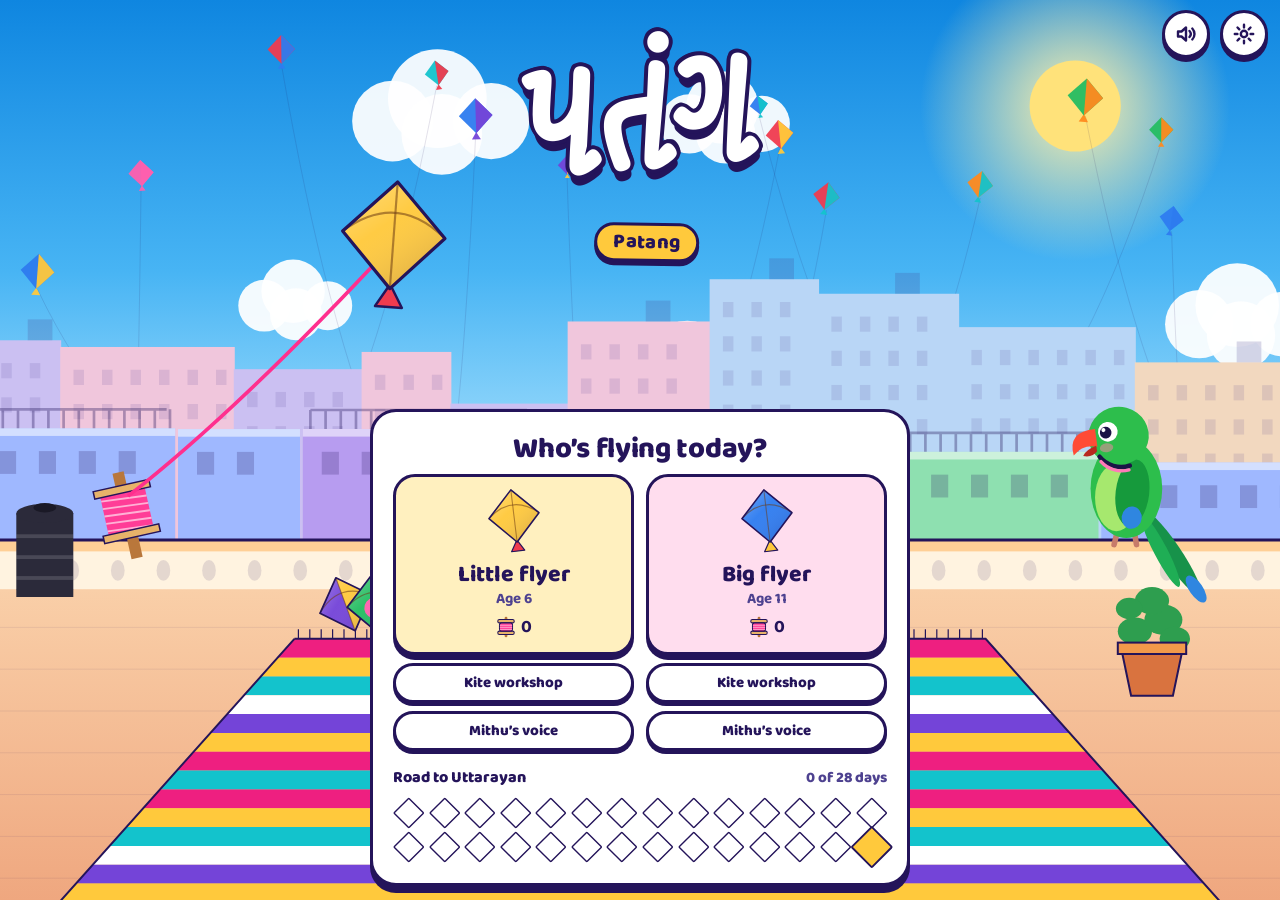
==== commit 93a8b759: "Countdown and cheers in the recorded voice only Jaldi, the countdown and Mithu's cheers now play onl" ====
--- a/index.html
+++ b/index.html
@@ -371,7 +371,7 @@
 const sleep = ms => new Promise(r => setTimeout(r, ms));
 const REDUCED = !!(window.matchMedia && matchMedia('(prefers-reduced-motion: reduce)').matches);
 // Bump with every release. Browsers may keep an old copy of the page for a while, so the game checks for a newer one.
-const APP_VERSION = '2026-11-14.7';
+const APP_VERSION = '2026-11-14.8';
 const INK = '#24145A';
 
 // ---------- data (pure, also read by the recording tool) ----------
@@ -649,6 +649,7 @@
   coin: () => { tone(988, 0.06, 'square', 0.06); tone(1319, 0.11, 'square', 0.06, 0.06); },
   tension: () => noise(0.55, 0.12, 700, 'bandpass', 1700, 0, 4),
   pop: () => tone(660, 0.08, 'sine', 0.18, 0, 990),
+  tick: () => tone(1180, 0.05, 'sine', 0.12),
 };
 
 // ---------- speech: Gujarati voice, else Hindi voice reading the same words ----------
@@ -1438,6 +1439,14 @@
   el.querySelector('.g').textContent = line.gu; if (line.roman) el.querySelector('.r').textContent = line.roman;
   el.classList.add('on'); clearTimeout(el._t); el._t = setTimeout(() => el.classList.remove('on'), ms);
 }
+// The countdown and cheers only ever play in a recorded voice: the same one Mithu uses for the lesson words
+// (the child's own take, else the grown-up's). Never the device's computer voice, which garbles when it has
+// to speak once a second. With no recording yet the line still shows in Mithu's bubble, with a soft sound.
+function mithuRecorded(line, ms, fallback) {
+  bubble(bubM, line, ms || 2000); M.talkUntil = T + 0.8;
+  if (S.sound && refsFor(line, 'mithu')) speak(line, 'mithu');
+  else { stopVoice(); if (fallback) fallback(); }
+}
 function mithuSays(line, ms, voice = true) { bubble(bubM, line, ms || 2600); if (voice) speak(line, 'mithu'); else M.talkUntil = T + 1; }
 function rivalSays(line, ms, voice = true) { bubble(bubR, line, ms || 2400); if (voice) speak(line, 'rival'); }
 function placeBubbles() {
@@ -1788,8 +1797,8 @@
     if (left < lastLeft && left >= 1) {   // a new whole second (only the latest is said if the clock skipped any)
       lastLeft = left;
       const tc = $('#tcount'), tm = $('#tmr');
-      if (left === 11) { mithuSays(JALDI, 950); M.flap = 1; M.hop = 1; if (tc) tc.textContent = JALDI.gu; if (tm) tm.classList.add('hurry'); }
-      else if (left <= 10) { mithuSays(COUNT[left - 1], 900); if (tc) tc.textContent = guDigits(left); if (tm) tm.classList.add('hurry'); }
+      if (left === 11) { mithuRecorded(JALDI, 950, SFX.tick); M.flap = 1; M.hop = 1; if (tc) tc.textContent = JALDI.gu; if (tm) tm.classList.add('hurry'); }
+      else if (left <= 10) { mithuRecorded(COUNT[left - 1], 900, SFX.tick); if (tc) tc.textContent = guDigits(left); if (tm) tm.classList.add('hurry'); }
       else if (tc) tc.textContent = guDigits(left);
     }
     if (f <= 0) { stopTimers(); fire('timeout'); }
@@ -1800,7 +1809,7 @@
   escapeRival(); G.esc++;
   await sleep(1400); if (!alive(id)) return false;
   const cheer = ENCOURAGE[G.esc % ENCOURAGE.length];
-  mithuSays(cheer, 3400); M.flap = 1.2; M.hop = 1;
+  mithuRecorded(cheer, 3400, SFX.chime); M.flap = 1.2; M.hop = 1;
   showEscape(rv, lastOne, cheer);
   return true;
 }
@@ -2024,6 +2033,7 @@
     '<div class="set"><div class="sl">Word pack</div><div class="weeks">' + WEEKS.map(w => '<button class="wk ' + (S.week === w.week ? 'sel' : '') + '" data-act="week" data-w="' + w.week + '" aria-pressed="' + (S.week === w.week) + '"><b>Week ' + w.week + '</b><span>' + w.theme + '</span></button>').join('') + '</div></div>' +
     '<div class="set"><div class="sl">Your voice</div><p class="note">Read the game’s lines once and the kids hear you instead of a computer voice: Mithu, the guide and the rival kites all speak like you. ' +
       (OWN.family.size ? OWN.family.size + ' line' + (OWN.family.size === 1 ? '' : 's') + ' recorded so far.' : 'Nothing recorded yet.') + '</p>' +
+    countButton() +
     '<button class="btn block" data-act="voice" style="margin-top:10px">' + MIC_SVG + 'Read the lines</button>' +
     '<div class="row" style="margin-top:10px"><button class="btn white sm" data-act="savevoice"' + (OWN.family.size ? '' : ' disabled') + '>Save to a file</button><button class="btn white sm" data-act="loadvoice">Load a file</button></div>' +
     '<p class="sub" style="margin:8px 0 0">Recordings live on this device. Save them to a file as a backup, or to load your voice onto the kids’ tablet.</p></div>' +
@@ -2041,7 +2051,7 @@
     { week: b => { S.week = +b.dataset.w; save(); SFX.pop(); openGrownups(); },
       test: () => { if (!S.sound) { toast('Sound is off'); return; } mithuSays(MITHU.kemcho, 2000); },
       voice: () => openSheets(),
-      savevoice: () => exportVoice(), loadvoice: () => importVoice(),
+      savevoice: () => exportVoice(), loadvoice: () => importVoice(), readcount: () => openReadThrough(countLines()),
       squeak: () => { S.squeak = S.squeak === false; save(); SFX.pop(); openGrownups(); },
       pin: () => pinSetup(openGrownups, openGrownups),
       listen: () => { S.listen = S.listen === false; save(); SFX.pop(); openGrownups(); },
@@ -2135,6 +2145,11 @@
   }
 }
 const allLines = () => allSheets().flatMap(sh => sh.lines.map(l => Object.assign({ sheet: sh.name }, l)));
+// The battle countdown and Mithu's cheers, as one short read-through (they only ever play in a recorded voice).
+const countLines = () => [JALDI].concat(COUNT.slice().reverse(), ENCOURAGE).map(l => ({ key: voiceKey(l.gu), gu: l.gu, roman: l.roman, sheet: 'Battle countdown and Mithu’s cheers' }));
+const countMissing = () => countLines().filter(l => !lineHas(l)).length;
+const countButton = () => countMissing() && micReady()
+  ? '<button class="btn rani block" data-act="readcount" style="margin-top:10px">' + MIC_SVG + 'Record the countdown and cheers (' + countMissing() + ' left)</button>' : '';
 const sheetLines = i => allSheets()[i].lines.map(l => Object.assign({ sheet: allSheets()[i].name }, l));
 
 // ---------- your voice as a file: a backup, and the way to put it on another device ----------
@@ -2192,7 +2207,8 @@
   const all = allSheets(), total = all.reduce((n, sh) => n + sh.lines.length, 0), have = all.reduce((n, sh) => n + sheetDone(sh), 0);
   showCard('<div class="headrow"><h2 class="say">Recording sheets</h2><button class="round" data-act="back" aria-label="Back">' + CLOSE_SVG + '</button></div>' +
     '<p class="tip" style="margin-top:0">' + have + ' of ' + total + ' lines are in your voice. Read them once and Mithu, the guide and the rival kites all speak like you.</p>' +
-    (micReady() ? '<button class="btn rani block" data-act="readall" style="margin:4px 0 12px">' + MIC_SVG + (have ? 'Carry on reading (' + (total - have) + ' left)' : 'Read all ' + total + ' lines') + '</button>' +
+    countButton() +
+    (micReady() ? '<button class="btn rani block" data-act="readall" style="margin:10px 0 12px">' + MIC_SVG + (have ? 'Carry on reading (' + (total - have) + ' left)' : 'Read all ' + total + ' lines') + '</button>' +
         '<p class="sub" style="margin:0 0 10px">About 15 minutes. You can stop any time and carry on later. Recordings stay on this device; save them to a file in Grown-ups.</p>'
       : '<p class="tip">' + MIC_TEXT[MIC.ok ? 'policy' : 'none'] + '</p>') +
     '<div class="sheets">' + all.map((sh, i) => {
@@ -2201,7 +2217,7 @@
         (d === n ? 'All ' + n + ' lines recorded' : d ? d + ' of ' + n + ' lines recorded' : n + ' lines') + '</span></span></button>';
     }).join('') + '</div>' +
     '<button class="btn white block" data-act="back" style="margin-top:14px">Back</button>',
-    { open: b => openSheet(+b.dataset.i), readall: () => openReadThrough(allLines()), back: () => openGrownups() });
+    { open: b => openSheet(+b.dataset.i), readall: () => openReadThrough(allLines()), readcount: () => openReadThrough(countLines()), back: () => openGrownups() });
 }
 function openSheet(i, keepScroll) {
   const all = allSheets(), sh = all[i], ready = micReady();
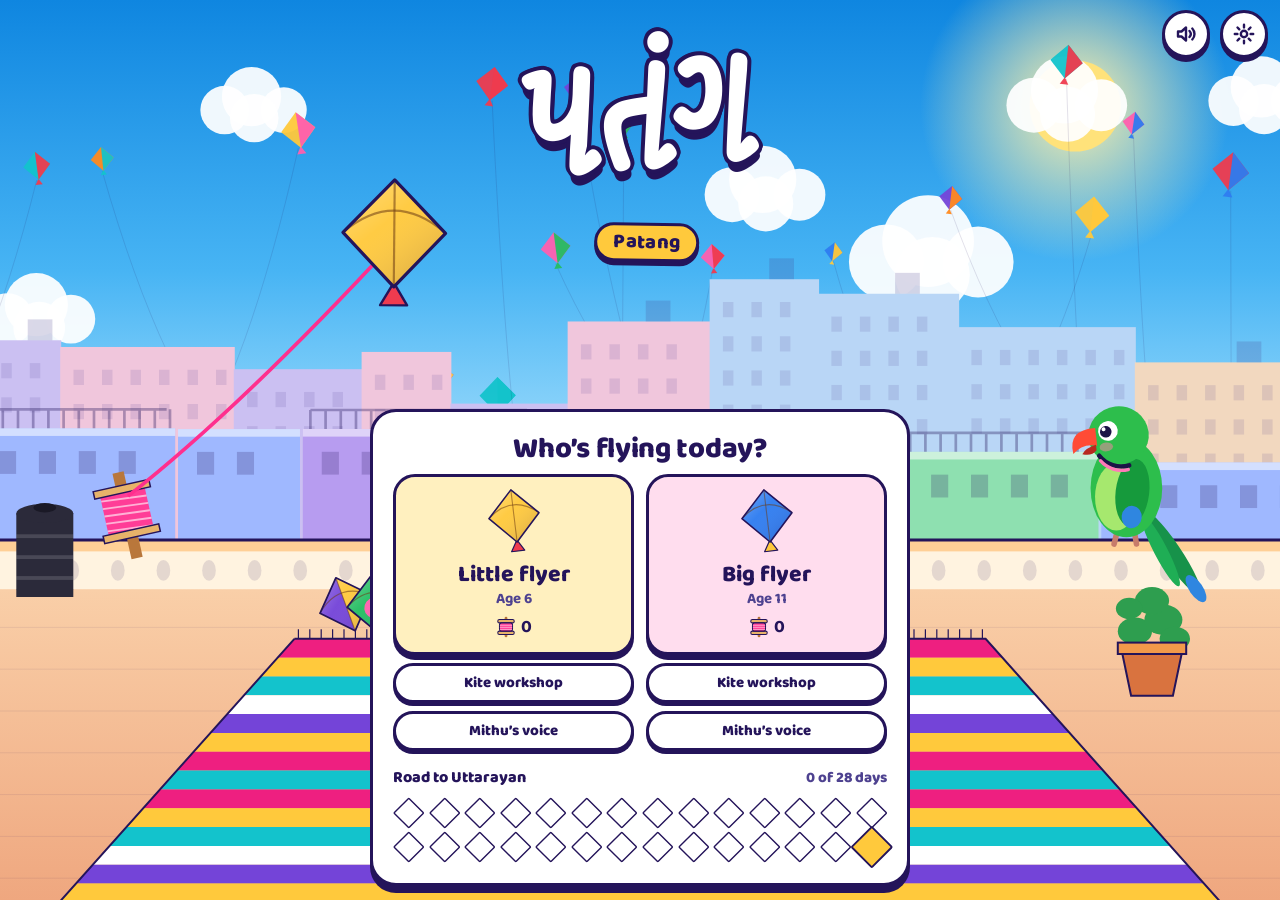
==== commit 7c1eb527: "Mithu says the countdown; timer in Gujarati and English Natural Gujarati clips (ElevenLabs, Ritesh v" ====
--- a/index.html
+++ b/index.html
@@ -257,7 +257,7 @@
 .timerrow{display:flex;align-items:center;gap:10px;margin:0 0 10px}
 .timerrow .timer{flex:1;margin:0}
 .timer.hurry i{background:var(--rani)}
-.tcount{font-size:26px;font-weight:800;color:var(--rani);line-height:1;min-width:1.2em;text-align:right}
+.tcount{font-size:22px;font-weight:800;color:var(--rani);line-height:1;min-width:1.2em;text-align:right;white-space:nowrap}
 .tcount:empty{display:none}
 .cheer{margin-top:6px}
 .cheer .gu{font-size:22px;font-weight:800;line-height:1.15;color:var(--leelo)}
@@ -371,7 +371,7 @@
 const sleep = ms => new Promise(r => setTimeout(r, ms));
 const REDUCED = !!(window.matchMedia && matchMedia('(prefers-reduced-motion: reduce)').matches);
 // Bump with every release. Browsers may keep an old copy of the page for a while, so the game checks for a newer one.
-const APP_VERSION = '2026-11-14.8';
+const APP_VERSION = '2026-11-14.9';
 const INK = '#24145A';
 
 // ---------- data (pure, also read by the recording tool) ----------
@@ -406,10 +406,11 @@
 ];
 const ESCAPE = { gu:'પકડી બતાવ!', roman:'Pakdi bataav!' };
 // Battle countdown: with 11 seconds left Mithu says "Jaldi!", then counts 10 down to 1 in Gujarati.
-const JALDI = { gu:'જલદી!', roman:'Jaldi!' };
+const JALDI = { gu:'જલદી!', roman:'Jaldi!', en:'Hurry!' };
 const COUNT = [ // COUNT[n - 1] is n
-  { gu:'એક', roman:'ek' }, { gu:'બે', roman:'be' }, { gu:'ત્રણ', roman:'tran' }, { gu:'ચાર', roman:'chaar' }, { gu:'પાંચ', roman:'paanch' },
-  { gu:'છ', roman:'chha' }, { gu:'સાત', roman:'saat' }, { gu:'આઠ', roman:'aath' }, { gu:'નવ', roman:'nav' }, { gu:'દસ', roman:'das' },
+  { gu:'એક', roman:'ek', en:'one' }, { gu:'બે', roman:'be', en:'two' }, { gu:'ત્રણ', roman:'tran', en:'three' }, { gu:'ચાર', roman:'chaar', en:'four' },
+  { gu:'પાંચ', roman:'paanch', en:'five' }, { gu:'છ', roman:'chha', en:'six' }, { gu:'સાત', roman:'saat', en:'seven' }, { gu:'આઠ', roman:'aath', en:'eight' },
+  { gu:'નવ', roman:'nav', en:'nine' }, { gu:'દસ', roman:'das', en:'ten' },
 ];
 // When a kite gets away, Mithu cheers the child on.
 const ENCOURAGE = [
@@ -671,7 +672,7 @@
 }
 const guToDeva = s => s.replace(/[ઁ-૯]/g, ch => String.fromCharCode(ch.charCodeAt(0) - 0x180));
 const VOICE = { mithu:{ pitch:1.75, rate:0.95 }, rival:{ pitch:0.8, rate:0.95 }, guide:{ pitch:1.05, rate:0.8 } };
-function speakTTS(line, who) {
+function speakTTS(line, who, onFail) {
   if (!('speechSynthesis' in window)) return false;
   try {
     let v = null, text = '';
@@ -686,7 +687,7 @@
     u.voice = v; u.lang = v.lang; u.pitch = st.pitch; u.rate = st.rate;
     // some phones accept the request and then never speak; if nothing starts, fall back
     let started = false;
-    const guard = setTimeout(() => { if (!started) noVoice(line, who); }, 1500);
+    const guard = setTimeout(() => { if (!started) (onFail || noVoice)(line, who); }, 1500);
     u.onstart = () => { started = true; clearTimeout(guard); if (who === 'mithu') ttsTalking = true; };
     u.onend = u.onerror = () => { started = true; clearTimeout(guard); ttsTalking = false; };
     speechSynthesis.speak(u);
@@ -1444,8 +1445,11 @@
 // to speak once a second. With no recording yet the line still shows in Mithu's bubble, with a soft sound.
 function mithuRecorded(line, ms, fallback) {
   bubble(bubM, line, ms || 2000); M.talkUntil = T + 0.8;
-  if (S.sound && refsFor(line, 'mithu')) speak(line, 'mithu');
-  else { stopVoice(); if (fallback) fallback(); }
+  if (!S.sound) return;
+  if (refsFor(line, 'mithu')) { speak(line, 'mithu'); return; }
+  // no clip yet: the device voice at its normal pitch (never Mithu's high pitch), and no squawk if it can't speak
+  if (speakTTS(line, 'guide', () => { if (fallback) fallback(); })) return;
+  stopVoice(); if (fallback) fallback();
 }
 function mithuSays(line, ms, voice = true) { bubble(bubM, line, ms || 2600); if (voice) speak(line, 'mithu'); else M.talkUntil = T + 1; }
 function rivalSays(line, ms, voice = true) { bubble(bubR, line, ms || 2400); if (voice) speak(line, 'rival'); }
@@ -1784,11 +1788,12 @@
   }
 }
 const guDigits = n => String(n).replace(/\d/g, d => String.fromCharCode(0x0AE6 + +d));
+const bothDigits = n => guDigits(n) + ' · ' + n;   // Gujarati and English numerals side by side
 // The battle clock. With 11 seconds left Mithu shouts "Jaldi!", then counts down "das … ek" one a second,
 // with the Gujarati numeral shown by the timer bar. At zero the battle times out and the kite gets away.
 function startTimer(id, secs) {
   const t0 = performance.now(); battle.timer = 1; let lastLeft = Math.ceil(secs);
-  { const tc = $('#tcount'); if (tc) tc.textContent = guDigits(lastLeft); }   // the seconds show from the start
+  { const tc = $('#tcount'); if (tc) tc.textContent = bothDigits(lastLeft); }   // the seconds show from the start
   timerInt = setInterval(() => {
     if (!alive(id)) { stopTimers(); return; }
     const el = (performance.now() - t0) / 1000, f = 1 - el / secs; battle.timer = Math.max(0, f);
@@ -1797,9 +1802,9 @@
     if (left < lastLeft && left >= 1) {   // a new whole second (only the latest is said if the clock skipped any)
       lastLeft = left;
       const tc = $('#tcount'), tm = $('#tmr');
-      if (left === 11) { mithuRecorded(JALDI, 950, SFX.tick); M.flap = 1; M.hop = 1; if (tc) tc.textContent = JALDI.gu; if (tm) tm.classList.add('hurry'); }
-      else if (left <= 10) { mithuRecorded(COUNT[left - 1], 900, SFX.tick); if (tc) tc.textContent = guDigits(left); if (tm) tm.classList.add('hurry'); }
-      else if (tc) tc.textContent = guDigits(left);
+      if (left === 11) { mithuRecorded({ gu: JALDI.gu, roman: JALDI.roman + ' · ' + JALDI.en }, 950, SFX.tick); M.flap = 1; M.hop = 1; if (tc) tc.textContent = JALDI.gu + ' ' + JALDI.en; if (tm) tm.classList.add('hurry'); }
+      else if (left <= 10) { const c = COUNT[left - 1]; mithuRecorded({ gu: c.gu, roman: c.roman + ' · ' + c.en }, 900, SFX.tick); if (tc) tc.textContent = bothDigits(left); if (tm) tm.classList.add('hurry'); }
+      else if (tc) tc.textContent = bothDigits(left);
     }
     if (f <= 0) { stopTimers(); fire('timeout'); }
   }, 100);
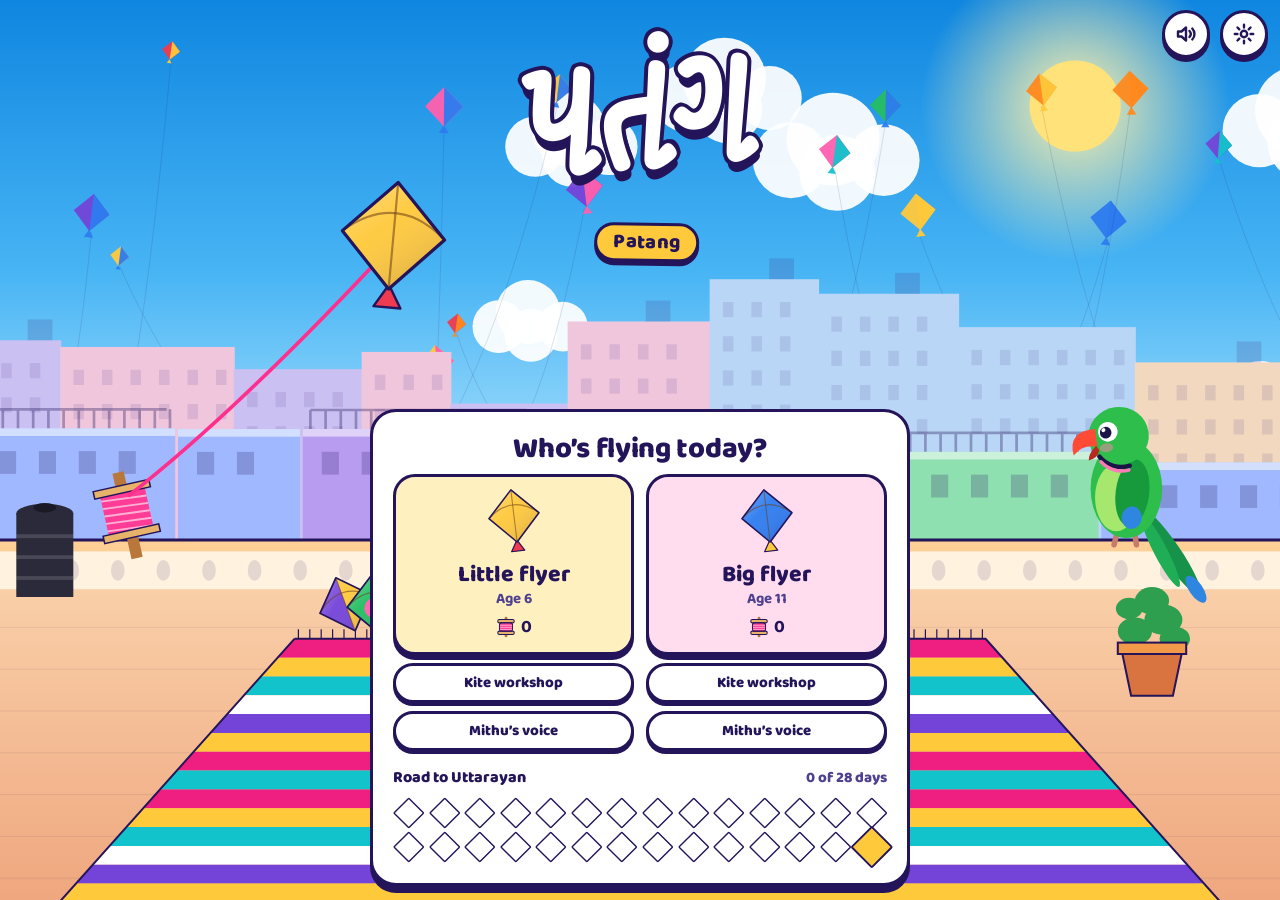
==== commit 6eb4ff3c: "More countdown clips: 6, 5, 4 and 3 Natural Gujarati clips now cover Jaldi, 10, 9, 8, 6, 5, 4 and 3." ====
--- a/index.html
+++ b/index.html
@@ -371,7 +371,7 @@
 const sleep = ms => new Promise(r => setTimeout(r, ms));
 const REDUCED = !!(window.matchMedia && matchMedia('(prefers-reduced-motion: reduce)').matches);
 // Bump with every release. Browsers may keep an old copy of the page for a while, so the game checks for a newer one.
-const APP_VERSION = '2026-11-14.9';
+const APP_VERSION = '2026-11-14.10';
 const INK = '#24145A';
 
 // ---------- data (pure, also read by the recording tool) ----------
@@ -2201,7 +2201,8 @@
 // ---------- recording sheets ----------
 let SHEETS = null;
 const allSheets = () => SHEETS || (SHEETS = buildSheets());
-const lineHas = l => !!VMAP[l.key] || OWN.family.has(l.key);
+// "Recorded" here means in the grown-up's own voice; the game's built-in clips still play until then.
+const lineHas = l => OWN.family.has(l.key);
 const sheetDone = sh => sh.lines.filter(lineHas).length;
 function recSummary() {
   const kids = OWN.little.size + OWN.big.size, fam = OWN.family.size;
